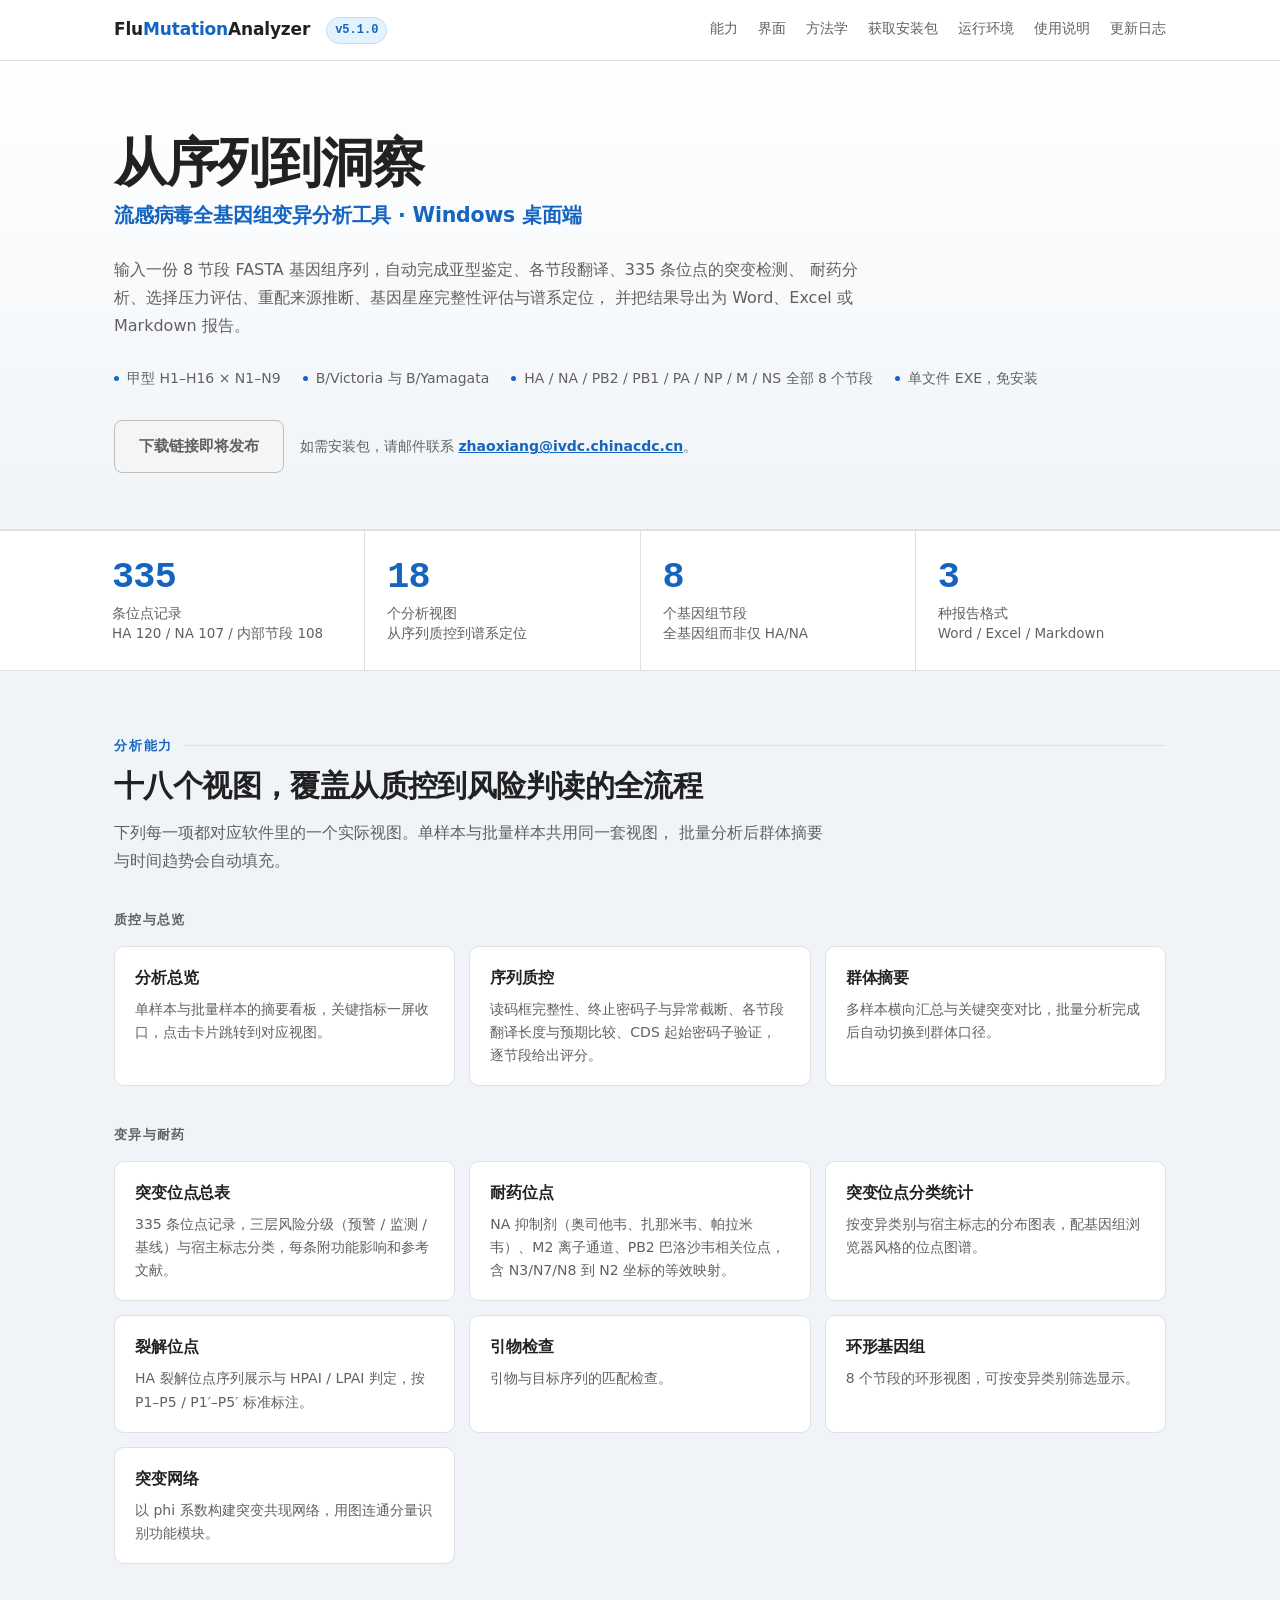
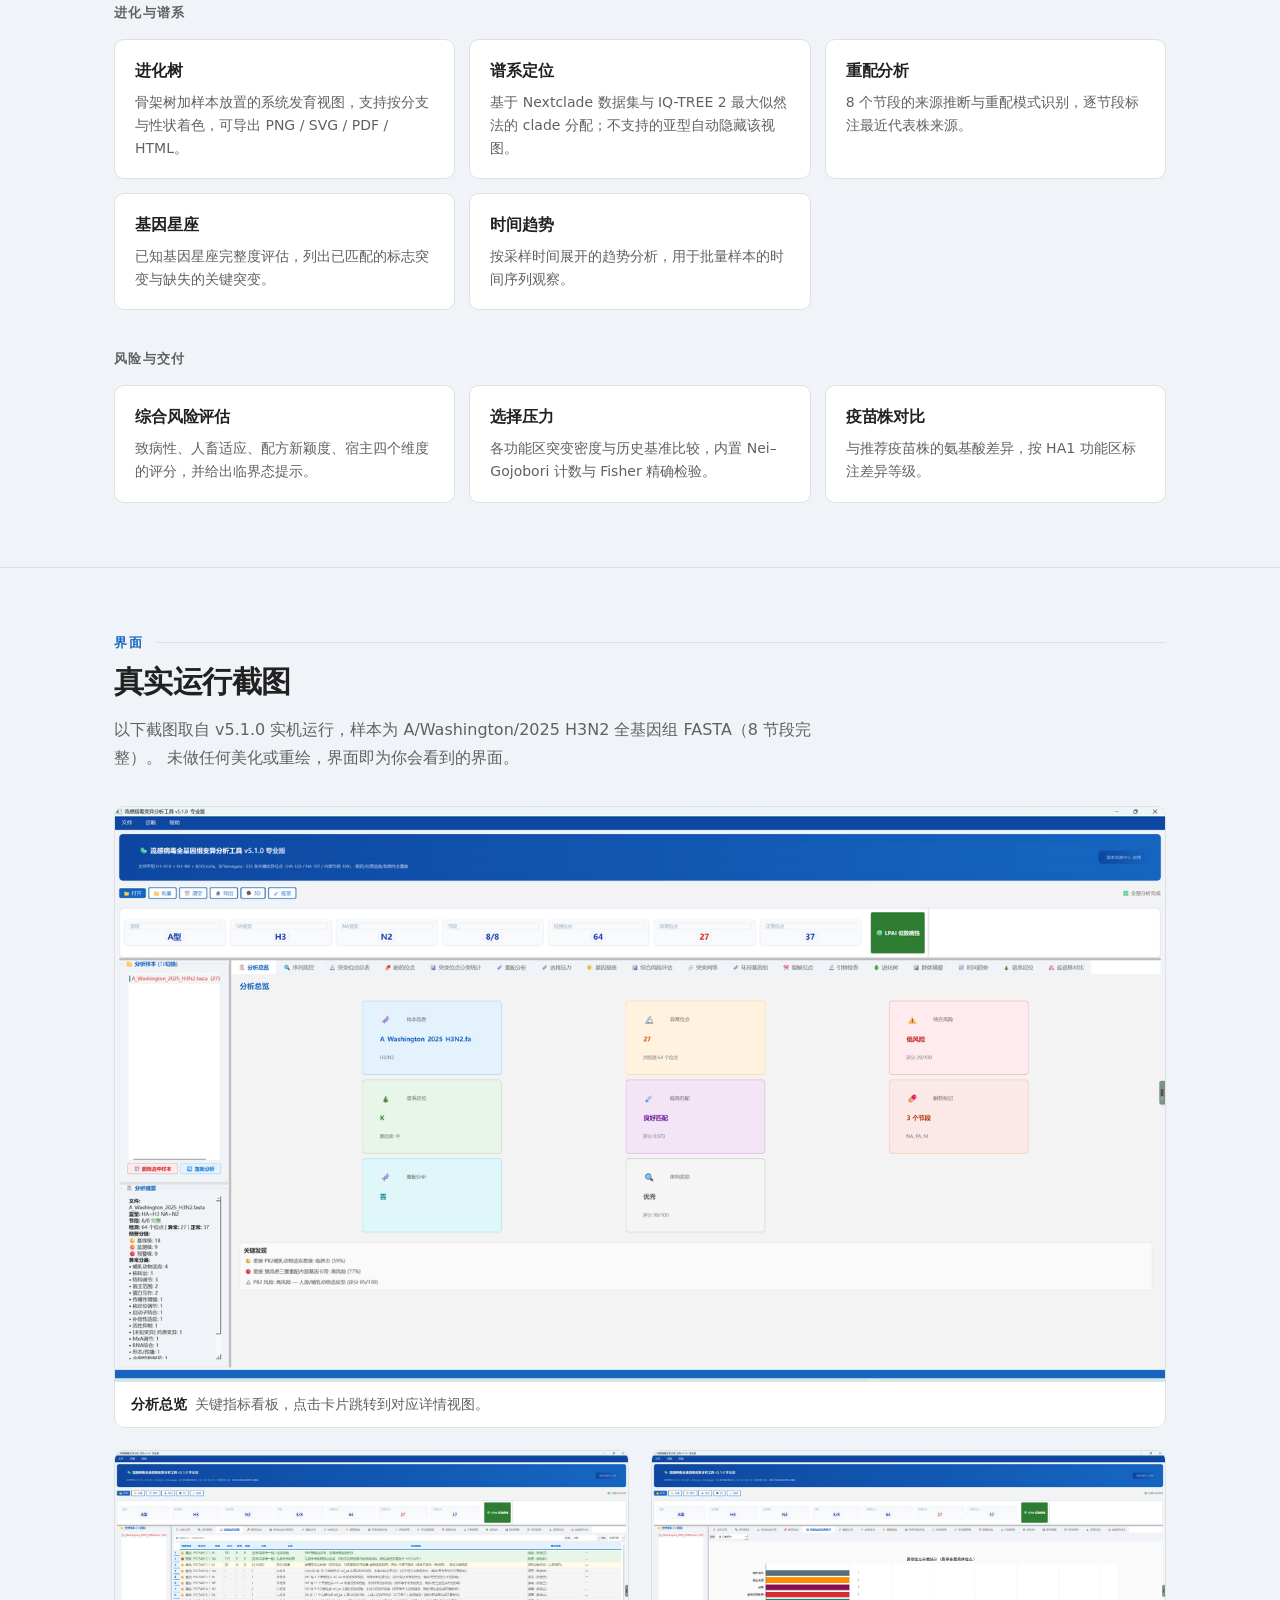
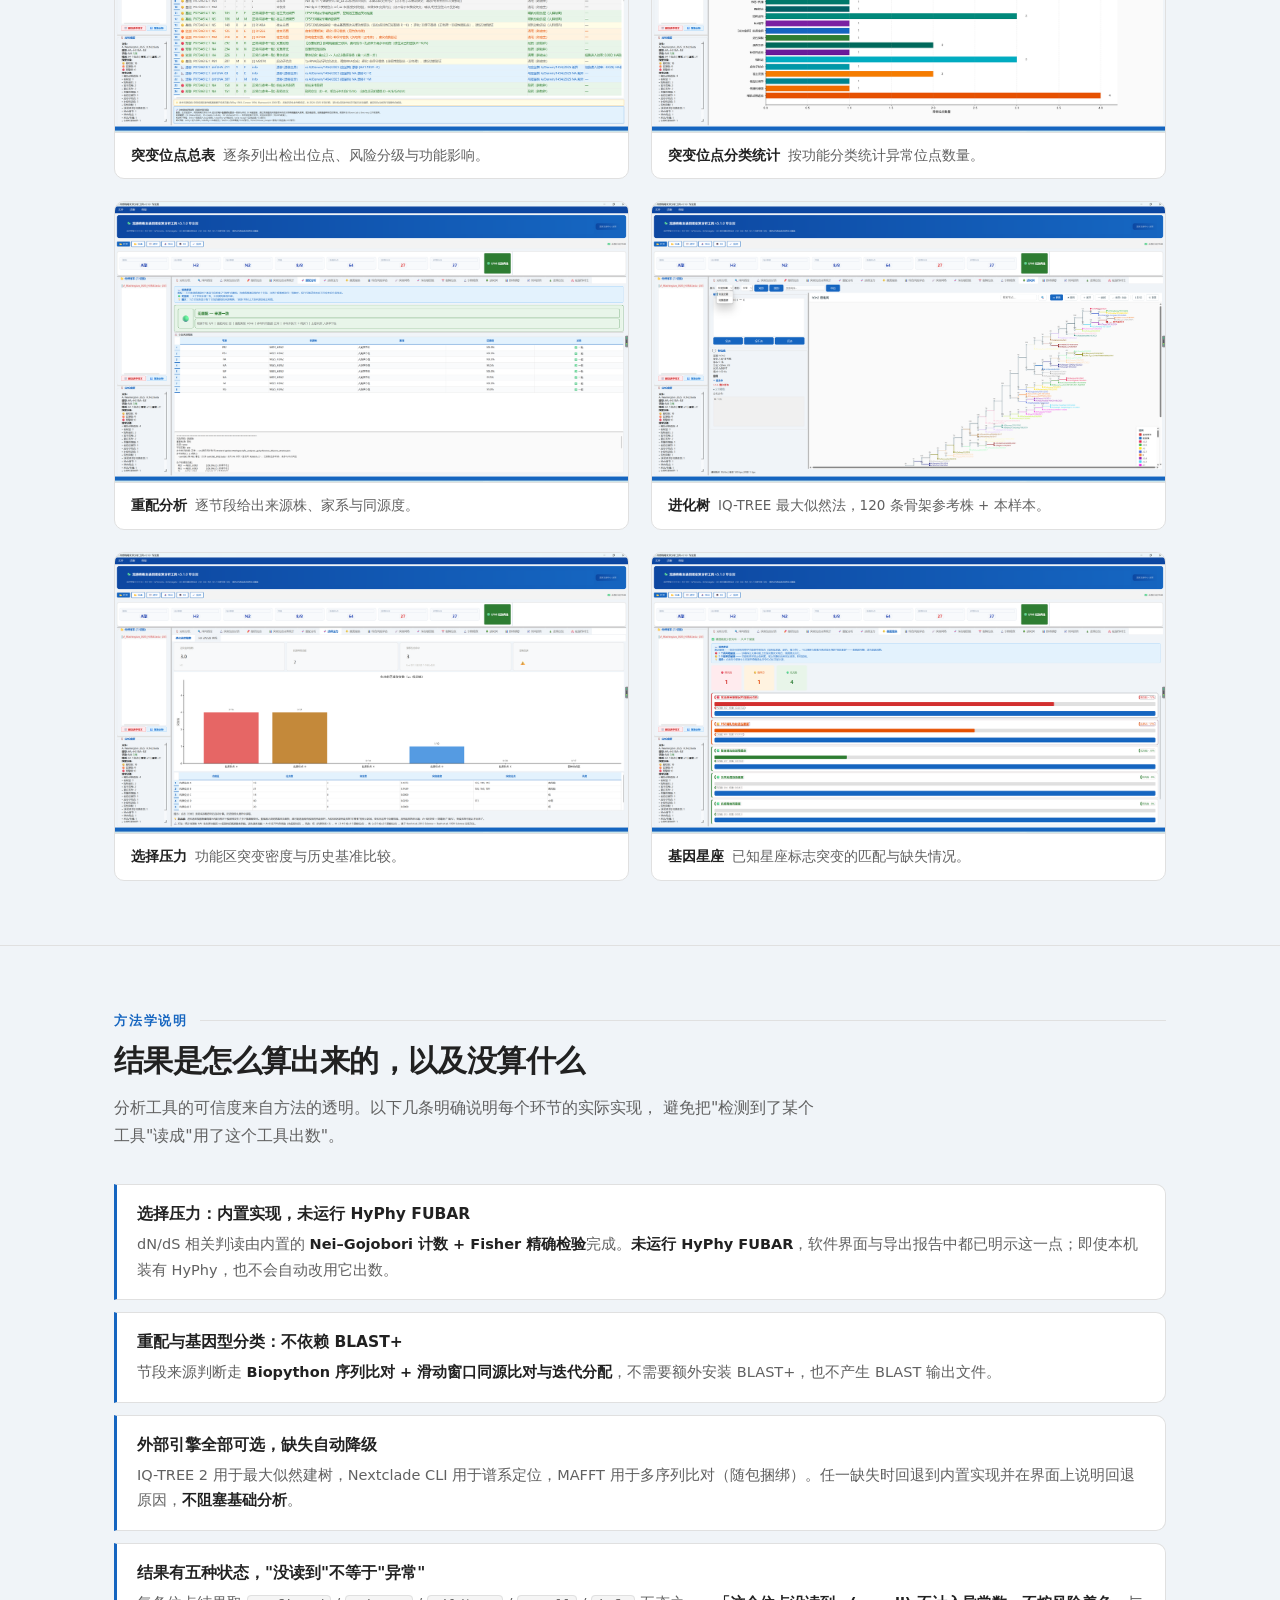
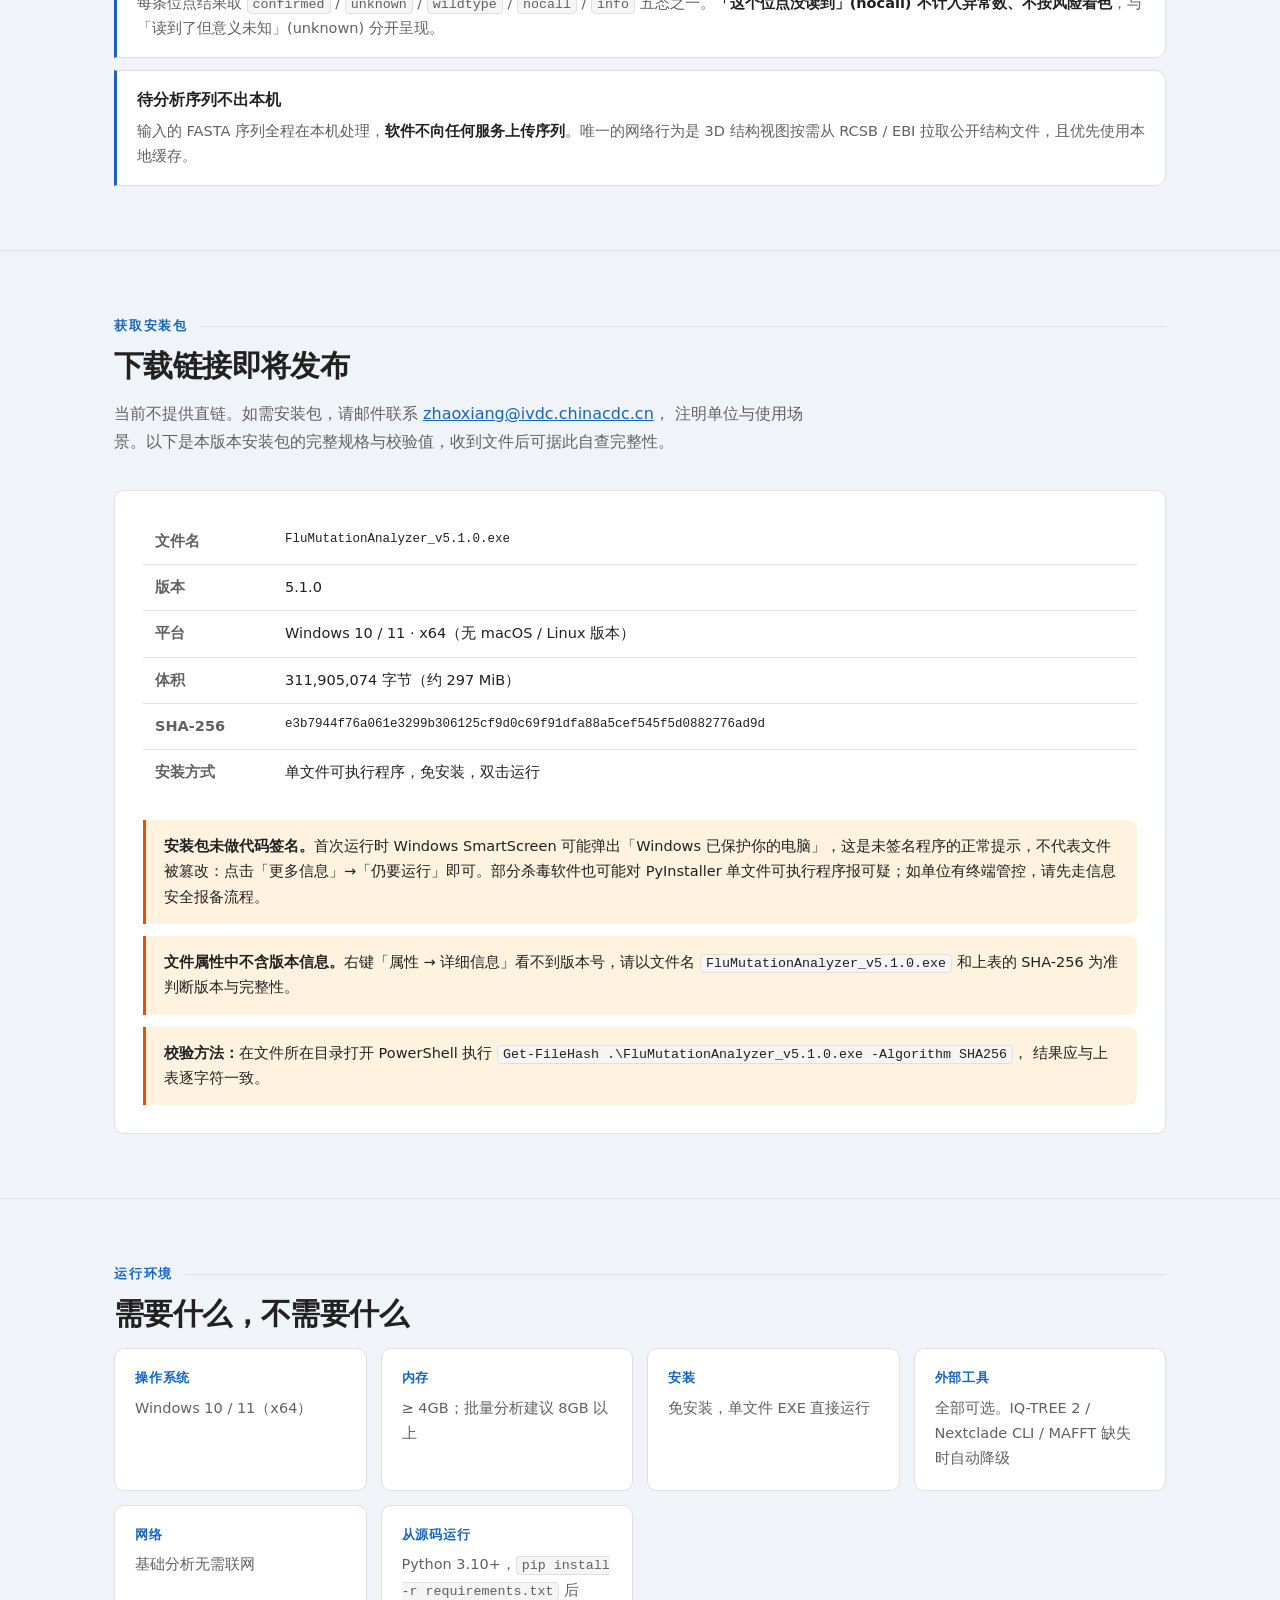
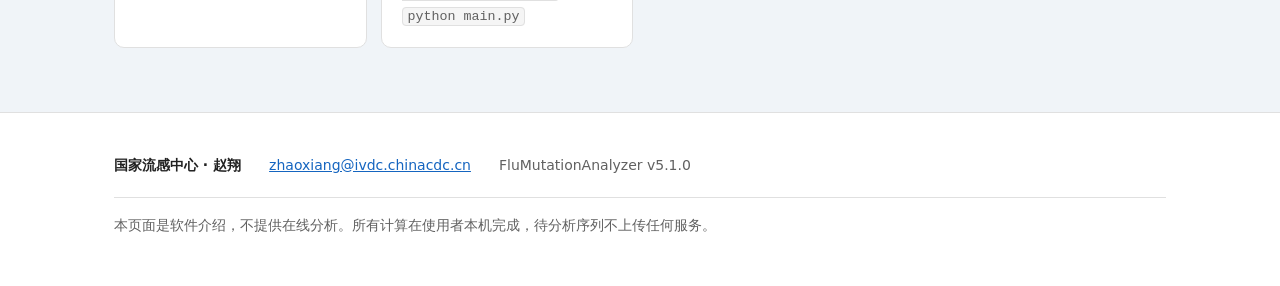
==== index.html @ 7726cf2c "替换 v5.0.0 旧站为 v5.1.0 三页站点，并修正两处方法学错述 旧站对外写着"8 片段全基因组 BLAST 比对"和"FUBAR 版对接 HyPhy"， 两者都与实际实现不符（基因型分类不用" ====
<!DOCTYPE html>
<html lang="zh-CN">
<head>
<meta charset="utf-8">
<meta name="viewport" content="width=device-width, initial-scale=1">
<title>FluMutationAnalyzer — 流感病毒全基因组变异分析工具</title>
<meta name="description" content="FluMutationAnalyzer 是面向流感病毒全基因组序列的 Windows 桌面端分析工具：亚型鉴定、8 节段翻译、335 条位点突变检测、耐药分析、重配来源推断、谱系定位与风险评估，结果可导出 Word / Excel / Markdown 报告。">
<link rel="stylesheet" href="assets/css/site.css">
</head>
<body>

<header class="masthead">
  <div class="wrap">
    <a class="wordmark" href="#">Flu<span>Mutation</span>Analyzer</a>
    <span class="chip">v5.1.0</span>
    <nav aria-label="页面导航">
      <a href="#capabilities">能力</a>
      <a href="#shots">界面</a>
      <a href="#method">方法学</a>
      <a href="#get">获取安装包</a>
      <a href="#requirements">运行环境</a>
      <a href="guide.html">使用说明</a>
      <a href="changelog.html">更新日志</a>
    </nav>
  </div>
</header>

<section class="hero">
  <div class="wrap">
    <h1>从序列到洞察</h1>
    <p class="lede">流感病毒全基因组变异分析工具 · Windows 桌面端</p>
    <p class="desc">
      输入一份 8 节段 FASTA 基因组序列，自动完成亚型鉴定、各节段翻译、335 条位点的突变检测、
      耐药分析、选择压力评估、重配来源推断、基因星座完整性评估与谱系定位，
      并把结果导出为 Word、Excel 或 Markdown 报告。
    </p>
    <ul class="facts">
      <li>甲型 H1–H16 × N1–N9</li>
      <li>B/Victoria 与 B/Yamagata</li>
      <li>HA / NA / PB2 / PB1 / PA / NP / M / NS 全部 8 个节段</li>
      <li>单文件 EXE，免安装</li>
    </ul>
    <div class="cta-row">
      <a id="dl-link" class="btn btn-primary" href="#get" aria-disabled="true">下载链接即将发布</a>
      <p class="cta-note">
        如需安装包，请邮件联系
        <a href="mailto:zhaoxiang@ivdc.chinacdc.cn">zhaoxiang@ivdc.chinacdc.cn</a>。
      </p>
    </div>
  </div>
</section>

<div class="band">
  <dl class="wrap">
    <div><dt>335</dt><dd>条位点记录<br>HA 120 / NA 107 / 内部节段 108</dd></div>
    <div><dt>18</dt><dd>个分析视图<br>从序列质控到谱系定位</dd></div>
    <div><dt>8</dt><dd>个基因组节段<br>全基因组而非仅 HA/NA</dd></div>
    <div><dt>3</dt><dd>种报告格式<br>Word / Excel / Markdown</dd></div>
  </dl>
</div>

<section id="capabilities">
  <div class="wrap">
    <p class="eyebrow">分析能力</p>
    <h2>十八个视图，覆盖从质控到风险判读的全流程</h2>
    <p class="section-intro">
      下列每一项都对应软件里的一个实际视图。单样本与批量样本共用同一套视图，
      批量分析后群体摘要与时间趋势会自动填充。
    </p>

    <div class="group">
      <h3>质控与总览</h3>
      <div class="cards">
        <div class="card"><h4>分析总览</h4><p>单样本与批量样本的摘要看板，关键指标一屏收口，点击卡片跳转到对应视图。</p></div>
        <div class="card"><h4>序列质控</h4><p>读码框完整性、终止密码子与异常截断、各节段翻译长度与预期比较、CDS 起始密码子验证，逐节段给出评分。</p></div>
        <div class="card"><h4>群体摘要</h4><p>多样本横向汇总与关键突变对比，批量分析完成后自动切换到群体口径。</p></div>
      </div>
    </div>

    <div class="group">
      <h3>变异与耐药</h3>
      <div class="cards">
        <div class="card"><h4>突变位点总表</h4><p>335 条位点记录，三层风险分级（预警 / 监测 / 基线）与宿主标志分类，每条附功能影响和参考文献。</p></div>
        <div class="card"><h4>耐药位点</h4><p>NA 抑制剂（奥司他韦、扎那米韦、帕拉米韦）、M2 离子通道、PB2 巴洛沙韦相关位点，含 N3/N7/N8 到 N2 坐标的等效映射。</p></div>
        <div class="card"><h4>突变位点分类统计</h4><p>按变异类别与宿主标志的分布图表，配基因组浏览器风格的位点图谱。</p></div>
        <div class="card"><h4>裂解位点</h4><p>HA 裂解位点序列展示与 HPAI / LPAI 判定，按 P1–P5 / P1′–P5′ 标准标注。</p></div>
        <div class="card"><h4>引物检查</h4><p>引物与目标序列的匹配检查。</p></div>
        <div class="card"><h4>环形基因组</h4><p>8 个节段的环形视图，可按变异类别筛选显示。</p></div>
        <div class="card"><h4>突变网络</h4><p>以 phi 系数构建突变共现网络，用图连通分量识别功能模块。</p></div>
      </div>
    </div>

    <div class="group">
      <h3>进化与谱系</h3>
      <div class="cards">
        <div class="card"><h4>进化树</h4><p>骨架树加样本放置的系统发育视图，支持按分支与性状着色，可导出 PNG / SVG / PDF / HTML。</p></div>
        <div class="card"><h4>谱系定位</h4><p>基于 Nextclade 数据集与 IQ-TREE 2 最大似然法的 clade 分配；不支持的亚型自动隐藏该视图。</p></div>
        <div class="card"><h4>重配分析</h4><p>8 个节段的来源推断与重配模式识别，逐节段标注最近代表株来源。</p></div>
        <div class="card"><h4>基因星座</h4><p>已知基因星座完整度评估，列出已匹配的标志突变与缺失的关键突变。</p></div>
        <div class="card"><h4>时间趋势</h4><p>按采样时间展开的趋势分析，用于批量样本的时间序列观察。</p></div>
      </div>
    </div>

    <div class="group">
      <h3>风险与交付</h3>
      <div class="cards">
        <div class="card"><h4>综合风险评估</h4><p>致病性、人畜适应、配方新颖度、宿主四个维度的评分，并给出临界态提示。</p></div>
        <div class="card"><h4>选择压力</h4><p>各功能区突变密度与历史基准比较，内置 Nei–Gojobori 计数与 Fisher 精确检验。</p></div>
        <div class="card"><h4>疫苗株对比</h4><p>与推荐疫苗株的氨基酸差异，按 HA1 功能区标注差异等级。</p></div>
      </div>
    </div>
  </div>
</section>

<section id="shots">
  <div class="wrap">
    <p class="eyebrow">界面</p>
    <h2>真实运行截图</h2>
    <p class="section-intro">
      以下截图取自 v5.1.0 实机运行，样本为 A/Washington/2025 H3N2 全基因组 FASTA（8 节段完整）。
      未做任何美化或重绘，界面即为你会看到的界面。
    </p>
    <div class="shots">
      <figure class="shot wide">
        <img src="assets/screens/01-overview.png" width="1400" height="765" loading="lazy"
             alt="分析总览视图：样本信息、异常位点计数、综合风险评分、耐药标记与关键发现卡片">
        <figcaption><b>分析总览</b>关键指标看板，点击卡片跳转到对应详情视图。</figcaption>
      </figure>
      <figure class="shot">
        <img src="assets/screens/02-mutation-table.png" width="1400" height="765" loading="lazy"
             alt="突变位点总表视图：逐条列出检出的位点及其风险等级与功能影响">
        <figcaption><b>突变位点总表</b>逐条列出检出位点、风险分级与功能影响。</figcaption>
      </figure>
      <figure class="shot">
        <img src="assets/screens/03-charts.png" width="1400" height="765" loading="lazy"
             alt="突变位点分类统计视图：按功能分类的异常位点数量横向条形图">
        <figcaption><b>突变位点分类统计</b>按功能分类统计异常位点数量。</figcaption>
      </figure>
      <figure class="shot">
        <img src="assets/screens/04-reassortment.png" width="1400" height="765" loading="lazy"
             alt="重配分析视图：八个节段的来源株、家系、同源度与一致性状态表">
        <figcaption><b>重配分析</b>逐节段给出来源株、家系与同源度。</figcaption>
      </figure>
      <figure class="shot">
        <img src="assets/screens/05-tree-h3n2.png" width="1400" height="765" loading="lazy"
             alt="进化树视图：IQ-TREE 最大似然法构建的 H3N2 HA 进化树，120 条骨架参考株加 1 条样本">
        <figcaption><b>进化树</b>IQ-TREE 最大似然法，120 条骨架参考株 + 本样本。</figcaption>
      </figure>
      <figure class="shot">
        <img src="assets/screens/06-selection.png" width="1400" height="765" loading="lazy"
             alt="选择压力视图：各功能区突变密度与基准比较">
        <figcaption><b>选择压力</b>功能区突变密度与历史基准比较。</figcaption>
      </figure>
      <figure class="shot">
        <img src="assets/screens/07-constellation.png" width="1400" height="765" loading="lazy"
             alt="基因星座视图：已知基因星座标志突变的匹配与缺失情况">
        <figcaption><b>基因星座</b>已知星座标志突变的匹配与缺失情况。</figcaption>
      </figure>
    </div>
  </div>
</section>

<section id="method">
  <div class="wrap">
    <p class="eyebrow">方法学说明</p>
    <h2>结果是怎么算出来的，以及没算什么</h2>
    <p class="section-intro">
      分析工具的可信度来自方法的透明。以下几条明确说明每个环节的实际实现，
      避免把"检测到了某个工具"读成"用了这个工具出数"。
    </p>
    <div class="method">
      <div class="method-item">
        <h4>选择压力：内置实现，未运行 HyPhy FUBAR</h4>
        <p>dN/dS 相关判读由内置的 <strong>Nei–Gojobori 计数 + Fisher 精确检验</strong>完成。<strong>未运行 HyPhy FUBAR</strong>，软件界面与导出报告中都已明示这一点；即使本机装有 HyPhy，也不会自动改用它出数。</p>
      </div>
      <div class="method-item">
        <h4>重配与基因型分类：不依赖 BLAST+</h4>
        <p>节段来源判断走 <strong>Biopython 序列比对 + 滑动窗口同源比对与迭代分配</strong>，不需要额外安装 BLAST+，也不产生 BLAST 输出文件。</p>
      </div>
      <div class="method-item">
        <h4>外部引擎全部可选，缺失自动降级</h4>
        <p>IQ-TREE 2 用于最大似然建树，Nextclade CLI 用于谱系定位，MAFFT 用于多序列比对（随包捆绑）。任一缺失时回退到内置实现并在界面上说明回退原因，<strong>不阻塞基础分析</strong>。</p>
      </div>
      <div class="method-item">
        <h4>结果有五种状态，"没读到"不等于"异常"</h4>
        <p>每条位点结果取 <code>confirmed</code> / <code>unknown</code> / <code>wildtype</code> / <code>nocall</code> / <code>info</code> 五态之一。<strong>「这个位点没读到」(nocall) 不计入异常数、不按风险着色</strong>，与「读到了但意义未知」(unknown) 分开呈现。</p>
      </div>
      <div class="method-item">
        <h4>待分析序列不出本机</h4>
        <p>输入的 FASTA 序列全程在本机处理，<strong>软件不向任何服务上传序列</strong>。唯一的网络行为是 3D 结构视图按需从 RCSB / EBI 拉取公开结构文件，且优先使用本地缓存。</p>
      </div>
    </div>
  </div>
</section>

<section id="get">
  <div class="wrap">
    <p class="eyebrow">获取安装包</p>
    <h2>下载链接即将发布</h2>
    <p class="section-intro">
      当前不提供直链。如需安装包，请邮件联系
      <a href="mailto:zhaoxiang@ivdc.chinacdc.cn">zhaoxiang@ivdc.chinacdc.cn</a>，
      注明单位与使用场景。以下是本版本安装包的完整规格与校验值，收到文件后可据此自查完整性。
    </p>

    <div class="getbox">
      <table class="spec">
        <caption class="visually-hidden">安装包规格</caption>
        <tbody>
          <tr><th scope="row">文件名</th><td class="mono">FluMutationAnalyzer_v5.1.0.exe</td></tr>
          <tr><th scope="row">版本</th><td>5.1.0</td></tr>
          <tr><th scope="row">平台</th><td>Windows 10 / 11 · x64（无 macOS / Linux 版本）</td></tr>
          <tr><th scope="row">体积</th><td>311,905,074 字节（约 297 MiB）</td></tr>
          <tr><th scope="row">SHA-256</th><td class="mono">e3b7944f76a061e3299b306125cf9d0c69f91dfa88a5cef545f5d0882776ad9d</td></tr>
          <tr><th scope="row">安装方式</th><td>单文件可执行程序，免安装，双击运行</td></tr>
        </tbody>
      </table>

      <div class="notice">
        <p><strong>安装包未做代码签名。</strong>首次运行时 Windows SmartScreen 可能弹出「Windows 已保护你的电脑」，这是未签名程序的正常提示，不代表文件被篡改：点击「更多信息」→「仍要运行」即可。部分杀毒软件也可能对 PyInstaller 单文件可执行程序报可疑；如单位有终端管控，请先走信息安全报备流程。</p>
      </div>
      <div class="notice">
        <p><strong>文件属性中不含版本信息。</strong>右键「属性 → 详细信息」看不到版本号，请以文件名 <code>FluMutationAnalyzer_v5.1.0.exe</code> 和上表的 SHA-256 为准判断版本与完整性。</p>
      </div>
      <div class="notice">
        <p><strong>校验方法：</strong>在文件所在目录打开 PowerShell 执行
        <code>Get-FileHash .\FluMutationAnalyzer_v5.1.0.exe -Algorithm SHA256</code>，
        结果应与上表逐字符一致。</p>
      </div>
    </div>
  </div>
</section>

<section id="requirements">
  <div class="wrap">
    <p class="eyebrow">运行环境</p>
    <h2>需要什么，不需要什么</h2>
    <dl class="reqs">
      <div class="req"><dt>操作系统</dt><dd>Windows 10 / 11（x64）</dd></div>
      <div class="req"><dt>内存</dt><dd>≥ 4GB；批量分析建议 8GB 以上</dd></div>
      <div class="req"><dt>安装</dt><dd>免安装，单文件 EXE 直接运行</dd></div>
      <div class="req"><dt>外部工具</dt><dd>全部可选。IQ-TREE 2 / Nextclade CLI / MAFFT 缺失时自动降级</dd></div>
      <div class="req"><dt>网络</dt><dd>基础分析无需联网</dd></div>
      <div class="req"><dt>从源码运行</dt><dd>Python 3.10+，<code>pip install -r requirements.txt</code> 后 <code>python main.py</code></dd></div>
    </dl>
  </div>
</section>

<footer>
  <div class="wrap">
    <span class="sig">国家流感中心 · 赵翔</span>
    <a href="mailto:zhaoxiang@ivdc.chinacdc.cn">zhaoxiang@ivdc.chinacdc.cn</a>
    <span>FluMutationAnalyzer v5.1.0</span>
    <p class="local-note">
      本页面是软件介绍，不提供在线分析。所有计算在使用者本机完成，待分析序列不上传任何服务。
    </p>
  </div>
</footer>

</body>
</html>
---- assets/css/site.css ----
/* FluMutationAnalyzer 发布页 — 配色取自 common/colors.py 的 COLORS 单一数据源 */
:root {
  --primary: #1565C0;
  --primary-light: #42A5F5;
  --bg: #F0F4F8;
  --card: #FFFFFF;
  --header-bg: #E3F2FD;
  --text: #212121;
  --text2: #616161;
  --border: #E0E0E0;
  --danger: #D32F2F;
  --danger-bg: #FFEBEE;
  --warn: #E65100;
  --warn-bg: #FFF3E0;
  --ok: #2E7D32;
  --ok-bg: #E8F5E9;
  --neutral: #757575;
  --neutral-bg: #F5F5F5;
  --neutral-border: #BDBDBD;

  --font: "Microsoft YaHei UI", "PingFang SC", "Noto Sans CJK SC", system-ui, sans-serif;
  --mono: "Cascadia Mono", "Consolas", "SFMono-Regular", ui-monospace, monospace;
  --maxw: 1100px;
  --radius: 10px;
}

* { box-sizing: border-box; }

.visually-hidden {
  position: absolute;
  width: 1px;
  height: 1px;
  margin: -1px;
  padding: 0;
  overflow: hidden;
  clip-path: inset(50%);
  white-space: nowrap;
  border: 0;
}

html { scroll-behavior: smooth; }

body {
  margin: 0;
  font-family: var(--font);
  font-size: 16px;
  line-height: 1.75;
  color: var(--text);
  background: var(--bg);
  -webkit-font-smoothing: antialiased;
}

a { color: var(--primary); }

code, .mono { font-family: var(--mono); }

:focus-visible {
  outline: 3px solid var(--primary);
  outline-offset: 2px;
}

.wrap {
  max-width: var(--maxw);
  margin-inline: auto;
  padding-inline: 24px;
}

/* ---------- 顶栏 ---------- */
.masthead {
  position: sticky;
  top: 0;
  z-index: 10;
  background: rgba(255, 255, 255, 0.94);
  backdrop-filter: blur(6px);
  border-bottom: 1px solid var(--border);
}

.masthead .wrap {
  display: flex;
  align-items: center;
  gap: 16px;
  min-height: 60px;
}

.wordmark {
  font-size: 17px;
  font-weight: 700;
  letter-spacing: -0.01em;
  color: var(--text);
  text-decoration: none;
  white-space: nowrap;
}

.wordmark span { color: var(--primary); }

.chip {
  font-family: var(--mono);
  font-size: 12px;
  font-weight: 600;
  padding: 2px 8px;
  border-radius: 999px;
  background: var(--header-bg);
  color: var(--primary);
  border: 1px solid #BBDEFB;
}

.masthead nav {
  margin-left: auto;
  display: flex;
  gap: 20px;
  flex-wrap: wrap;
}

.masthead nav a {
  font-size: 14px;
  color: var(--text2);
  text-decoration: none;
  border-bottom: 2px solid transparent;
  padding-bottom: 2px;
}

.masthead nav a:hover {
  color: var(--primary);
  border-bottom-color: var(--primary);
}

/* ---------- Hero ---------- */
.hero {
  padding: 72px 0 56px;
  border-bottom: 1px solid var(--border);
  background:
    linear-gradient(180deg, var(--card) 0%, rgba(240, 244, 248, 0) 100%);
}

.hero h1 {
  margin: 0 0 6px;
  font-size: clamp(2.1rem, 5.2vw, 3.3rem);
  line-height: 1.12;
  letter-spacing: -0.025em;
  font-weight: 700;
}

.hero .lede {
  margin: 0 0 22px;
  font-size: clamp(1.05rem, 2vw, 1.28rem);
  color: var(--primary);
  font-weight: 600;
  letter-spacing: -0.01em;
}

.hero .desc {
  margin: 0 0 26px;
  max-width: 74ch;
  color: var(--text2);
}

.facts {
  display: flex;
  flex-wrap: wrap;
  gap: 8px 22px;
  margin: 0 0 30px;
  padding: 0;
  list-style: none;
  font-size: 14px;
  color: var(--text2);
}

.facts li { display: flex; align-items: center; gap: 8px; }

.facts li::before {
  content: "";
  width: 5px;
  height: 5px;
  border-radius: 50%;
  background: var(--primary);
  flex: none;
}

.cta-row {
  display: flex;
  flex-wrap: wrap;
  align-items: center;
  gap: 16px;
}

.btn {
  display: inline-block;
  padding: 12px 24px;
  border-radius: 8px;
  font-weight: 600;
  font-size: 15px;
  text-decoration: none;
  border: 1px solid transparent;
}

.btn-primary { background: var(--primary); color: #fff; }

.btn-primary[aria-disabled="true"] {
  background: var(--neutral-bg);
  color: var(--text2);
  border-color: var(--neutral-border);
  cursor: not-allowed;
}

.cta-note { font-size: 14px; color: var(--text2); margin: 0; }

.cta-note a { font-weight: 600; }

/* ---------- 数据带 ---------- */
/* 注意：.band dl 同时带 .wrap 类，任何写在 `.band dl` 上的 margin/padding
   都会因特异性压过 .wrap 的居中与留白，故单元格样式一律挂在 > div 上。 */
.band {
  background: var(--card);
  border-block: 1px solid var(--border);
}

.band .wrap {
  display: grid;
  grid-template-columns: repeat(4, 1fr);
  gap: 1px;
  background: var(--border);
  padding: 0;
  margin-block: 0;
}

.band .wrap > div {
  background: var(--card);
  padding: 26px 22px;
}

.band dt {
  margin: 0;
  font-family: var(--mono);
  font-size: clamp(1.7rem, 3.4vw, 2.3rem);
  font-weight: 700;
  line-height: 1.1;
  color: var(--primary);
  font-variant-numeric: tabular-nums;
  letter-spacing: -0.02em;
}

.band dd {
  margin: 6px 0 0;
  font-size: 13.5px;
  color: var(--text2);
  line-height: 1.5;
}

/* ---------- 区块 ---------- */
section { padding: 64px 0; }
section + section { border-top: 1px solid var(--border); }

.eyebrow {
  display: flex;
  align-items: center;
  gap: 12px;
  margin: 0 0 10px;
  font-size: 12.5px;
  font-weight: 700;
  letter-spacing: 0.14em;
  color: var(--primary);
  text-transform: none;
}

.eyebrow::after {
  content: "";
  height: 1px;
  flex: 1;
  background: var(--border);
}

h2 {
  margin: 0 0 14px;
  font-size: clamp(1.4rem, 2.8vw, 1.85rem);
  letter-spacing: -0.02em;
  line-height: 1.3;
}

.section-intro {
  margin: 0 0 34px;
  max-width: 70ch;
  color: var(--text2);
}

/* ---------- 能力卡 ---------- */
.group { margin-bottom: 38px; }
.group:last-child { margin-bottom: 0; }

.group h3 {
  margin: 0 0 14px;
  font-size: 13px;
  font-weight: 700;
  letter-spacing: 0.1em;
  color: var(--text2);
}

.cards {
  display: grid;
  grid-template-columns: repeat(auto-fit, minmax(258px, 1fr));
  gap: 14px;
}

.card {
  background: var(--card);
  border: 1px solid var(--border);
  border-radius: var(--radius);
  padding: 18px 20px;
}

.card h4 {
  margin: 0 0 6px;
  font-size: 15.5px;
  letter-spacing: -0.01em;
}

.card p {
  margin: 0;
  font-size: 14px;
  line-height: 1.65;
  color: var(--text2);
}

/* ---------- 方法学 ---------- */
.method {
  display: grid;
  gap: 12px;
}

.method-item {
  background: var(--card);
  border: 1px solid var(--border);
  border-left: 3px solid var(--primary);
  border-radius: 0 var(--radius) var(--radius) 0;
  padding: 16px 20px;
}

.method-item h4 {
  margin: 0 0 4px;
  font-size: 15.5px;
}

.method-item p {
  margin: 0;
  font-size: 14.5px;
  color: var(--text2);
}

.method-item strong { color: var(--text); }

/* ---------- 界面图集 ---------- */
.shots {
  display: grid;
  /* 界面截图信息密度高，列太窄就等于没图，所以宽屏下每张至少 430px；
     但 minmax 的下限不会自己收缩，窄屏会顶出横向滚动，故用 min(430px,100%) 兜住。 */
  grid-template-columns: repeat(auto-fit, minmax(min(430px, 100%), 1fr));
  gap: 22px;
}

.shot.wide { grid-column: 1 / -1; }

.shot {
  margin: 0;
  background: var(--card);
  border: 1px solid var(--border);
  border-radius: var(--radius);
  overflow: hidden;
}

.shot img {
  display: block;
  width: 100%;
  height: auto;
  border-bottom: 1px solid var(--border);
}

.shot figcaption {
  padding: 12px 16px;
  font-size: 13.5px;
  line-height: 1.6;
  color: var(--text2);
}

.shot figcaption b {
  display: inline-block;
  margin-right: 8px;
  color: var(--text);
}

/* ---------- 子页（使用说明 / 更新日志） ---------- */
.pagehead {
  padding: 52px 0 30px;
  border-bottom: 1px solid var(--border);
  background: var(--card);
}

.pagehead h1 {
  margin: 0 0 8px;
  font-size: clamp(1.8rem, 4vw, 2.5rem);
  letter-spacing: -0.02em;
}

.pagehead p {
  margin: 0;
  color: var(--text2);
  max-width: 70ch;
}

.prose {
  max-width: 82ch;
}

.prose h2 {
  margin-top: 44px;
  padding-top: 8px;
}

.prose h3 {
  margin: 28px 0 8px;
  font-size: 16.5px;
}

.prose p, .prose li {
  color: var(--text);
  font-size: 15.5px;
}

.prose ul, .prose ol {
  padding-left: 24px;
}

.prose li { margin-top: 5px; }

.steps {
  margin: 0;
  padding-left: 26px;
}

.steps li {
  margin-top: 10px;
  font-size: 15.5px;
}

.keys {
  width: 100%;
  border-collapse: collapse;
  margin: 12px 0 0;
  font-size: 14.5px;
}

.keys th, .keys td {
  text-align: left;
  padding: 9px 12px;
  border-bottom: 1px solid var(--border);
}

.keys th {
  color: var(--text2);
  font-weight: 600;
  width: 170px;
}

kbd {
  font-family: var(--mono);
  font-size: 12.5px;
  padding: 2px 7px;
  border: 1px solid var(--neutral-border);
  border-bottom-width: 2px;
  border-radius: 5px;
  background: var(--card);
  color: var(--text);
}

code {
  font-size: 0.92em;
  background: var(--neutral-bg);
  border: 1px solid var(--border);
  border-radius: 4px;
  padding: 1px 5px;
}

pre {
  margin: 12px 0;
  padding: 14px 16px;
  background: var(--neutral-bg);
  border: 1px solid var(--border);
  border-radius: 8px;
  overflow-x: auto;
  font-size: 13.5px;
  line-height: 1.6;
}

pre code {
  background: none;
  border: 0;
  padding: 0;
}

.rel {
  border-left: 2px solid var(--border);
  padding-left: 26px;
  margin-top: 8px;
}

.rel > article { margin-bottom: 38px; }

.rel h2 {
  margin: 0 0 4px;
  font-family: var(--mono);
  font-size: 21px;
  color: var(--primary);
  letter-spacing: -0.01em;
  font-variant-numeric: tabular-nums;
}

.rel .rel-title {
  margin: 0 0 10px;
  font-weight: 700;
  font-size: 15.5px;
}

.rel ul {
  margin: 0;
  padding-left: 22px;
}

.rel li {
  margin-top: 5px;
  font-size: 14.5px;
  color: var(--text2);
  line-height: 1.7;
}

.backline {
  margin-top: 30px;
  font-size: 14.5px;
}

/* ---------- 下载区 ---------- */
.getbox {
  background: var(--card);
  border: 1px solid var(--border);
  border-radius: var(--radius);
  padding: 28px;
}

.spec {
  width: 100%;
  border-collapse: collapse;
  margin: 0 0 24px;
  font-size: 14.5px;
}

.spec th, .spec td {
  text-align: left;
  padding: 10px 12px;
  border-bottom: 1px solid var(--border);
  vertical-align: top;
}

.spec th {
  width: 130px;
  font-weight: 600;
  color: var(--text2);
  white-space: nowrap;
}

.spec td.mono {
  font-size: 12.5px;
  word-break: break-all;
  line-height: 1.6;
}

.spec tr:last-child th, .spec tr:last-child td { border-bottom: 0; }

.notice {
  margin: 0 0 12px;
  padding: 14px 18px;
  background: var(--warn-bg);
  border-left: 3px solid var(--warn);
  border-radius: 0 8px 8px 0;
  font-size: 14.5px;
}

.notice:last-child { margin-bottom: 0; }

.notice strong { color: var(--text); }

.notice p { margin: 0; color: var(--text); }

.notice ol, .notice ul { margin: 6px 0 0; padding-left: 22px; }

.notice li { margin-top: 3px; }

/* ---------- 环境要求 ---------- */
.reqs {
  display: grid;
  grid-template-columns: repeat(auto-fit, minmax(240px, 1fr));
  gap: 14px;
  margin: 0;
}

.req {
  background: var(--card);
  border: 1px solid var(--border);
  border-radius: var(--radius);
  padding: 18px 20px;
}

.req dt {
  font-size: 13px;
  font-weight: 700;
  letter-spacing: 0.06em;
  color: var(--primary);
  margin-bottom: 6px;
}

.req dd {
  margin: 0;
  font-size: 14.5px;
  color: var(--text2);
}

/* ---------- 页脚 ---------- */
footer {
  border-top: 1px solid var(--border);
  background: var(--card);
  padding: 40px 0 48px;
  font-size: 14px;
  color: var(--text2);
}

footer .wrap {
  display: flex;
  flex-wrap: wrap;
  gap: 10px 28px;
  align-items: baseline;
}

footer .sig { color: var(--text); font-weight: 600; }

footer .local-note {
  flex-basis: 100%;
  margin: 10px 0 0;
  padding-top: 16px;
  border-top: 1px solid var(--border);
  font-size: 13.5px;
}

/* ---------- 响应式 ---------- */
@media (max-width: 860px) {
  .band .wrap { grid-template-columns: repeat(2, 1fr); }
}

/* 顶栏在窄屏下换成两行：第一行标识 + 版本，第二行整排导航。
   若不这样处理，nav 会被挤到只剩约 100px 宽而竖排成 4 行，吃掉半个首屏。 */
@media (max-width: 700px) {
  .masthead .wrap {
    flex-wrap: wrap;
    row-gap: 4px;
    padding-bottom: 8px;
  }

  .masthead nav {
    flex-basis: 100%;
    margin-left: 0;
    flex-wrap: nowrap;
    gap: 18px;
    overflow-x: auto;
    scrollbar-width: none;
  }

  .masthead nav::-webkit-scrollbar { display: none; }

  .masthead nav a { white-space: nowrap; }
}

@media (max-width: 560px) {
  .hero { padding: 48px 0 40px; }
  section { padding: 46px 0; }
  .band .wrap { grid-template-columns: 1fr; }
  .spec th { width: auto; display: block; border-bottom: 0; padding-bottom: 0; }
  .spec td { display: block; padding-top: 2px; }
  .getbox { padding: 20px; }
}

@media (prefers-reduced-motion: reduce) {
  html { scroll-behavior: auto; }
  * { transition: none !important; animation: none !important; }
}
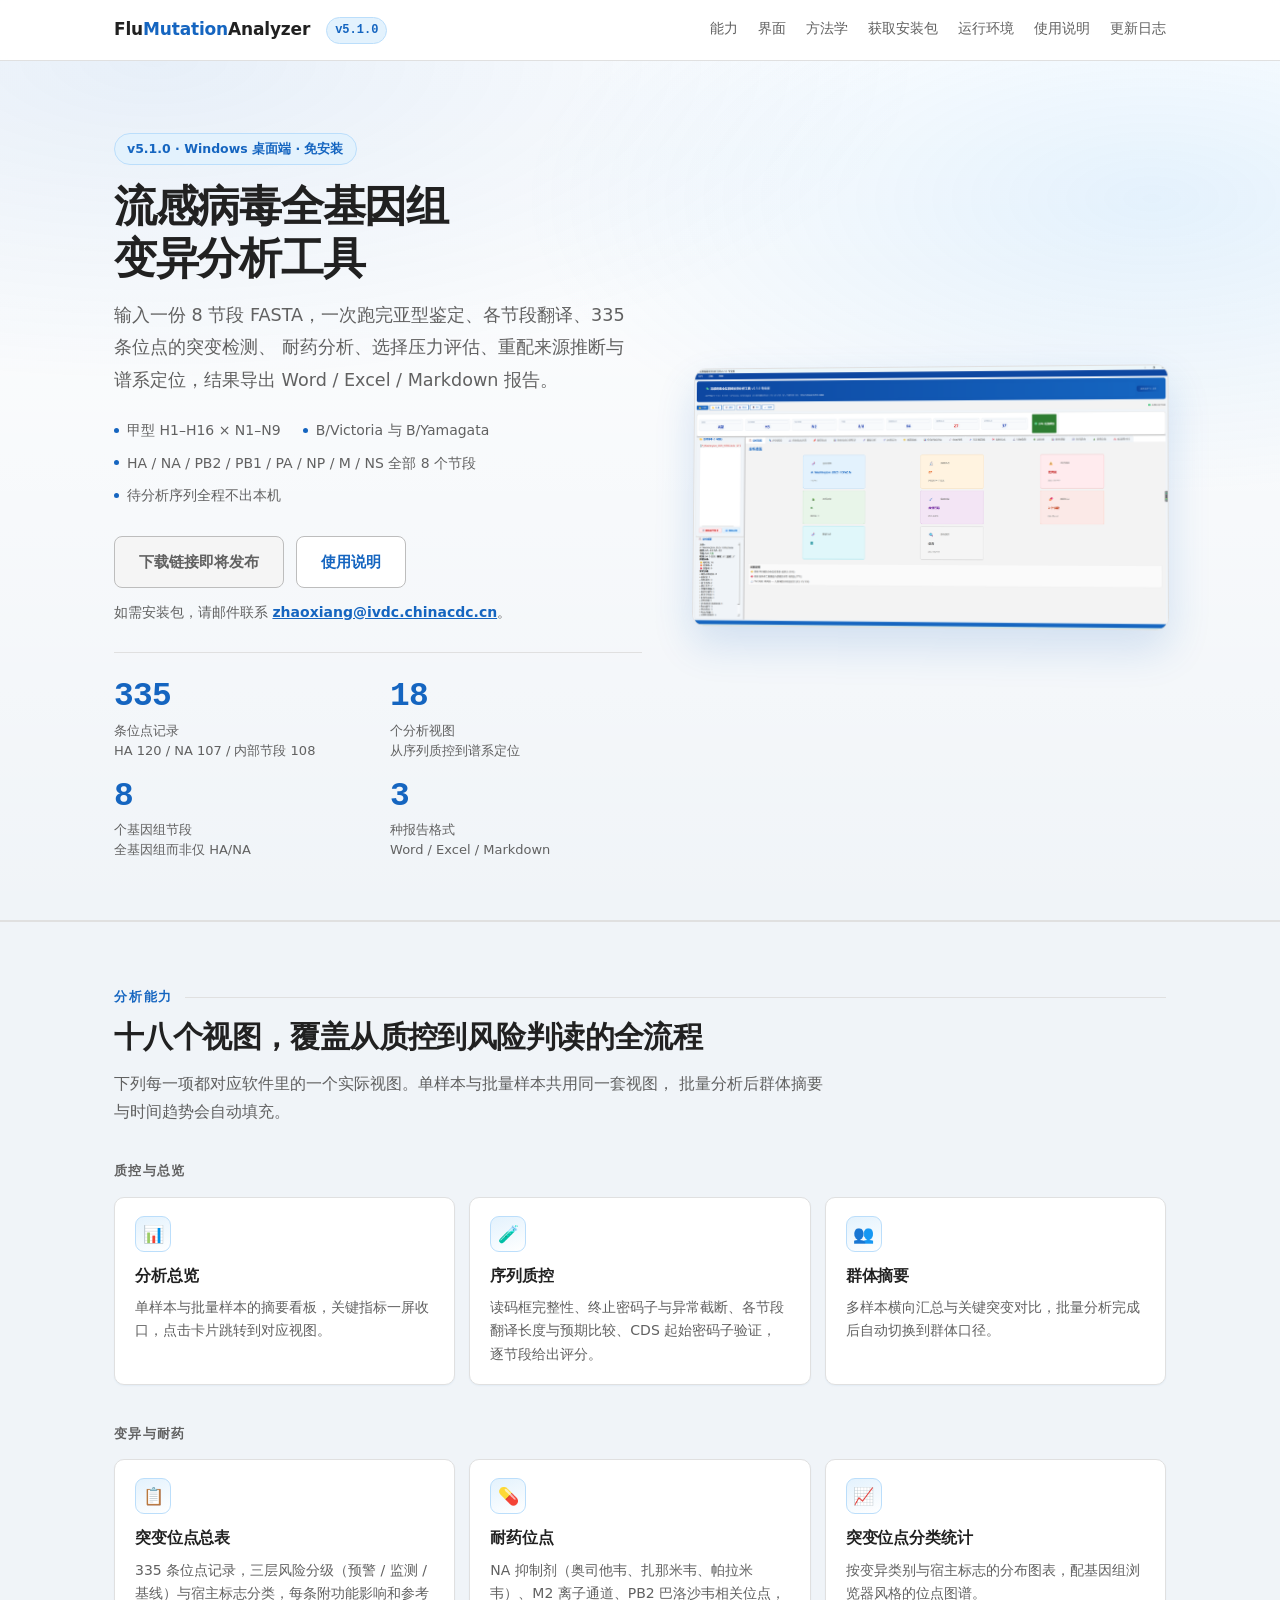
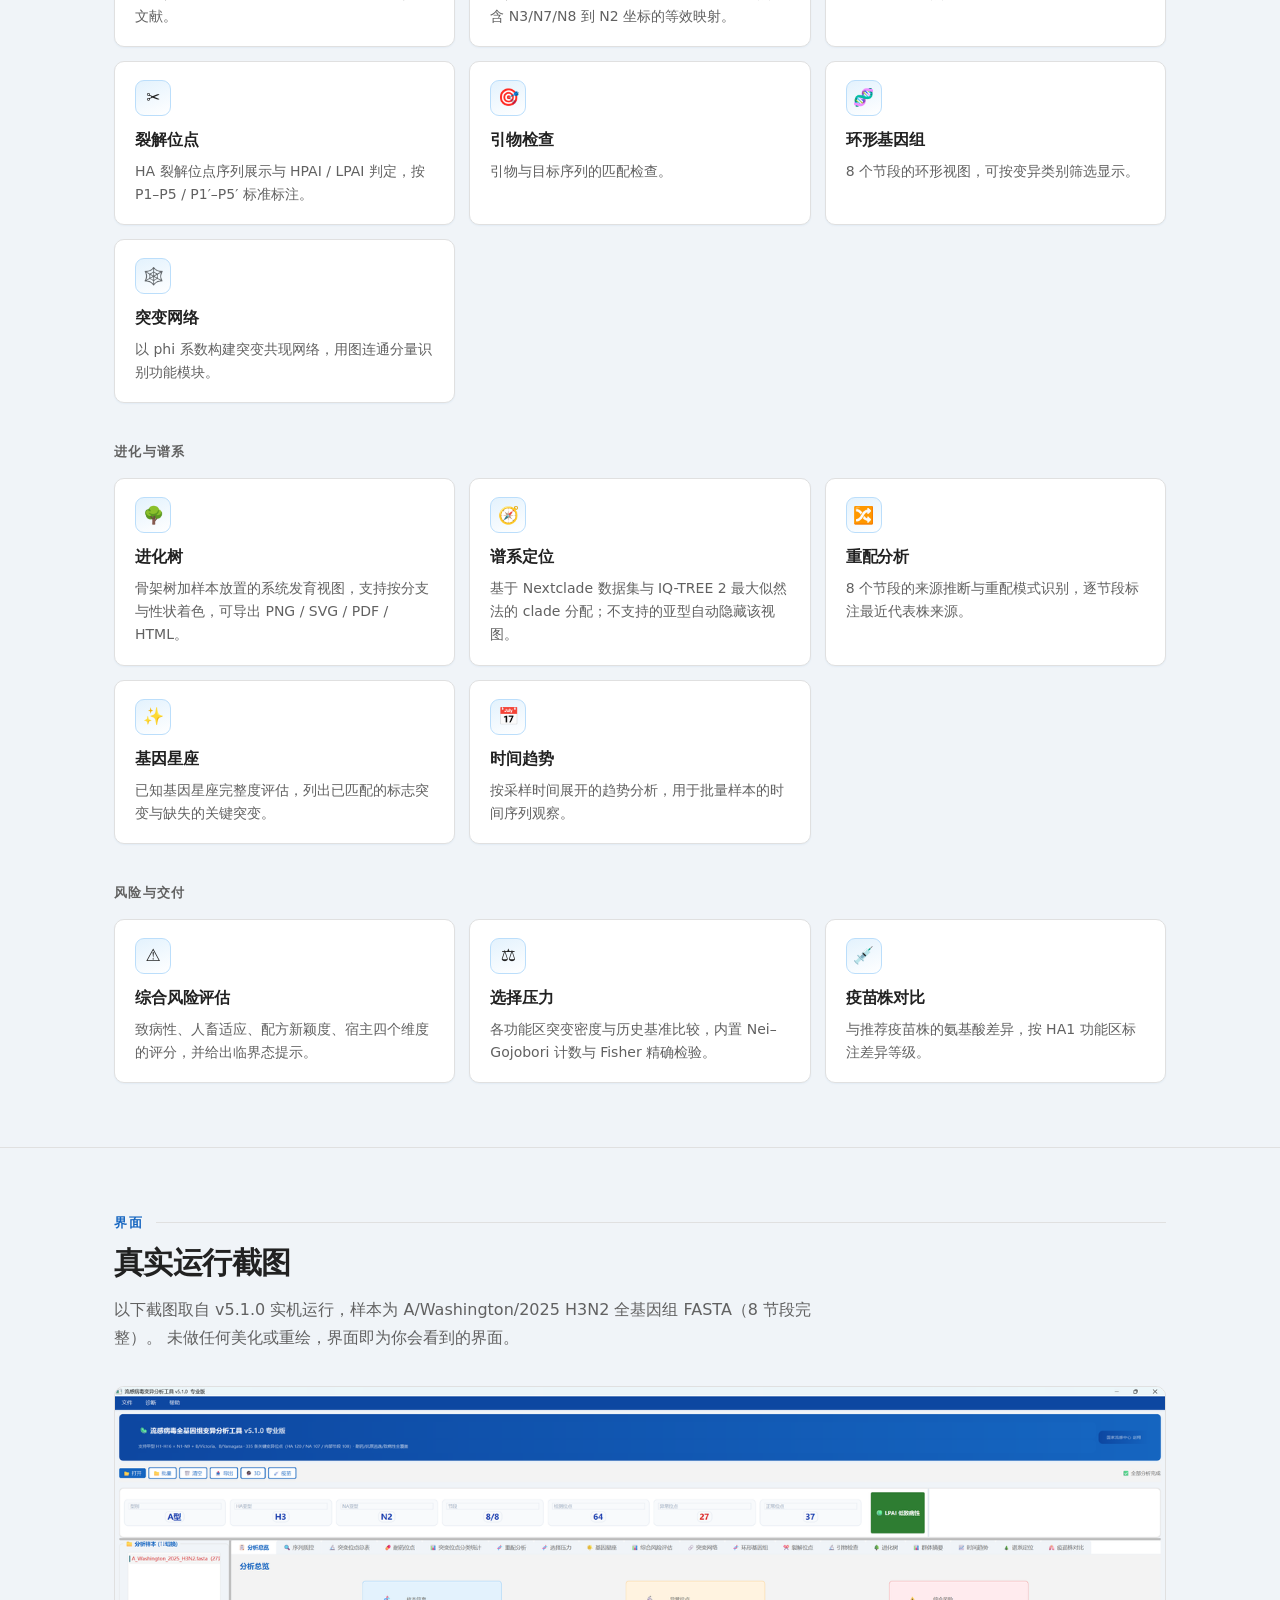
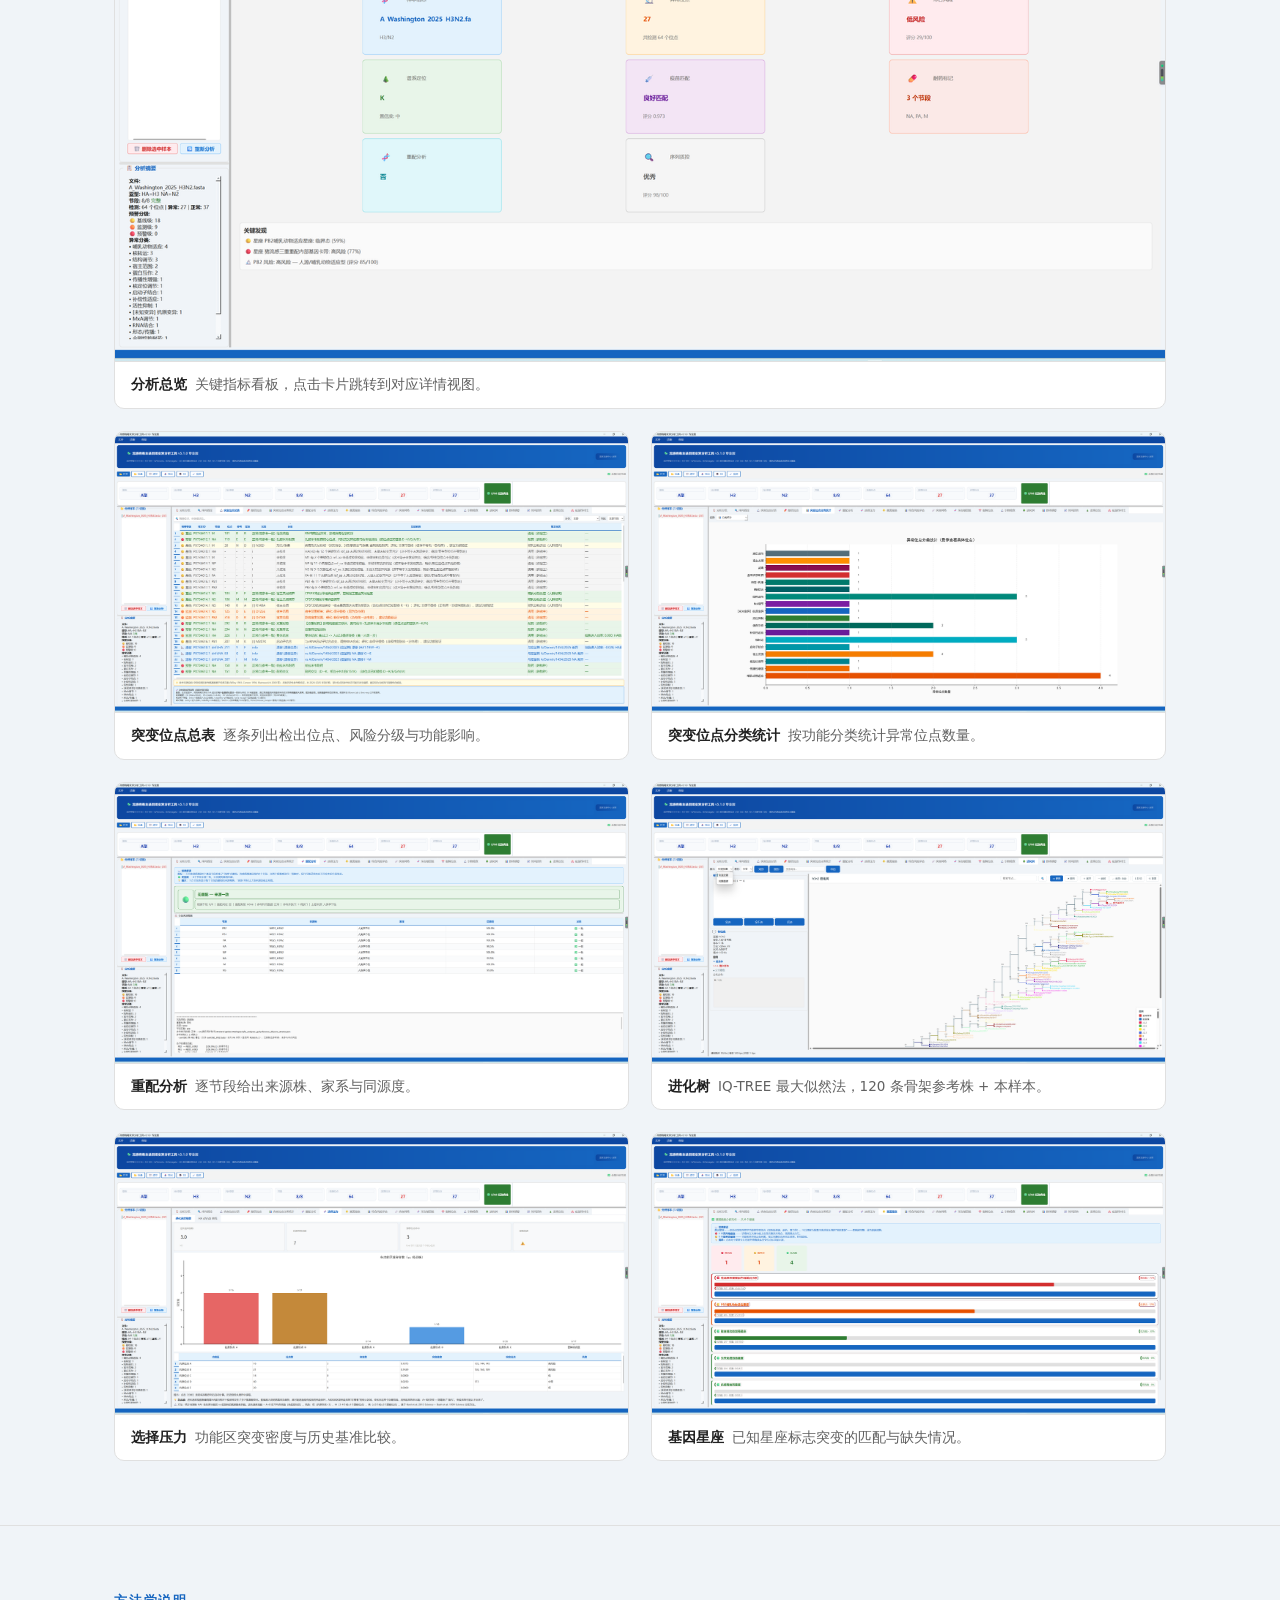
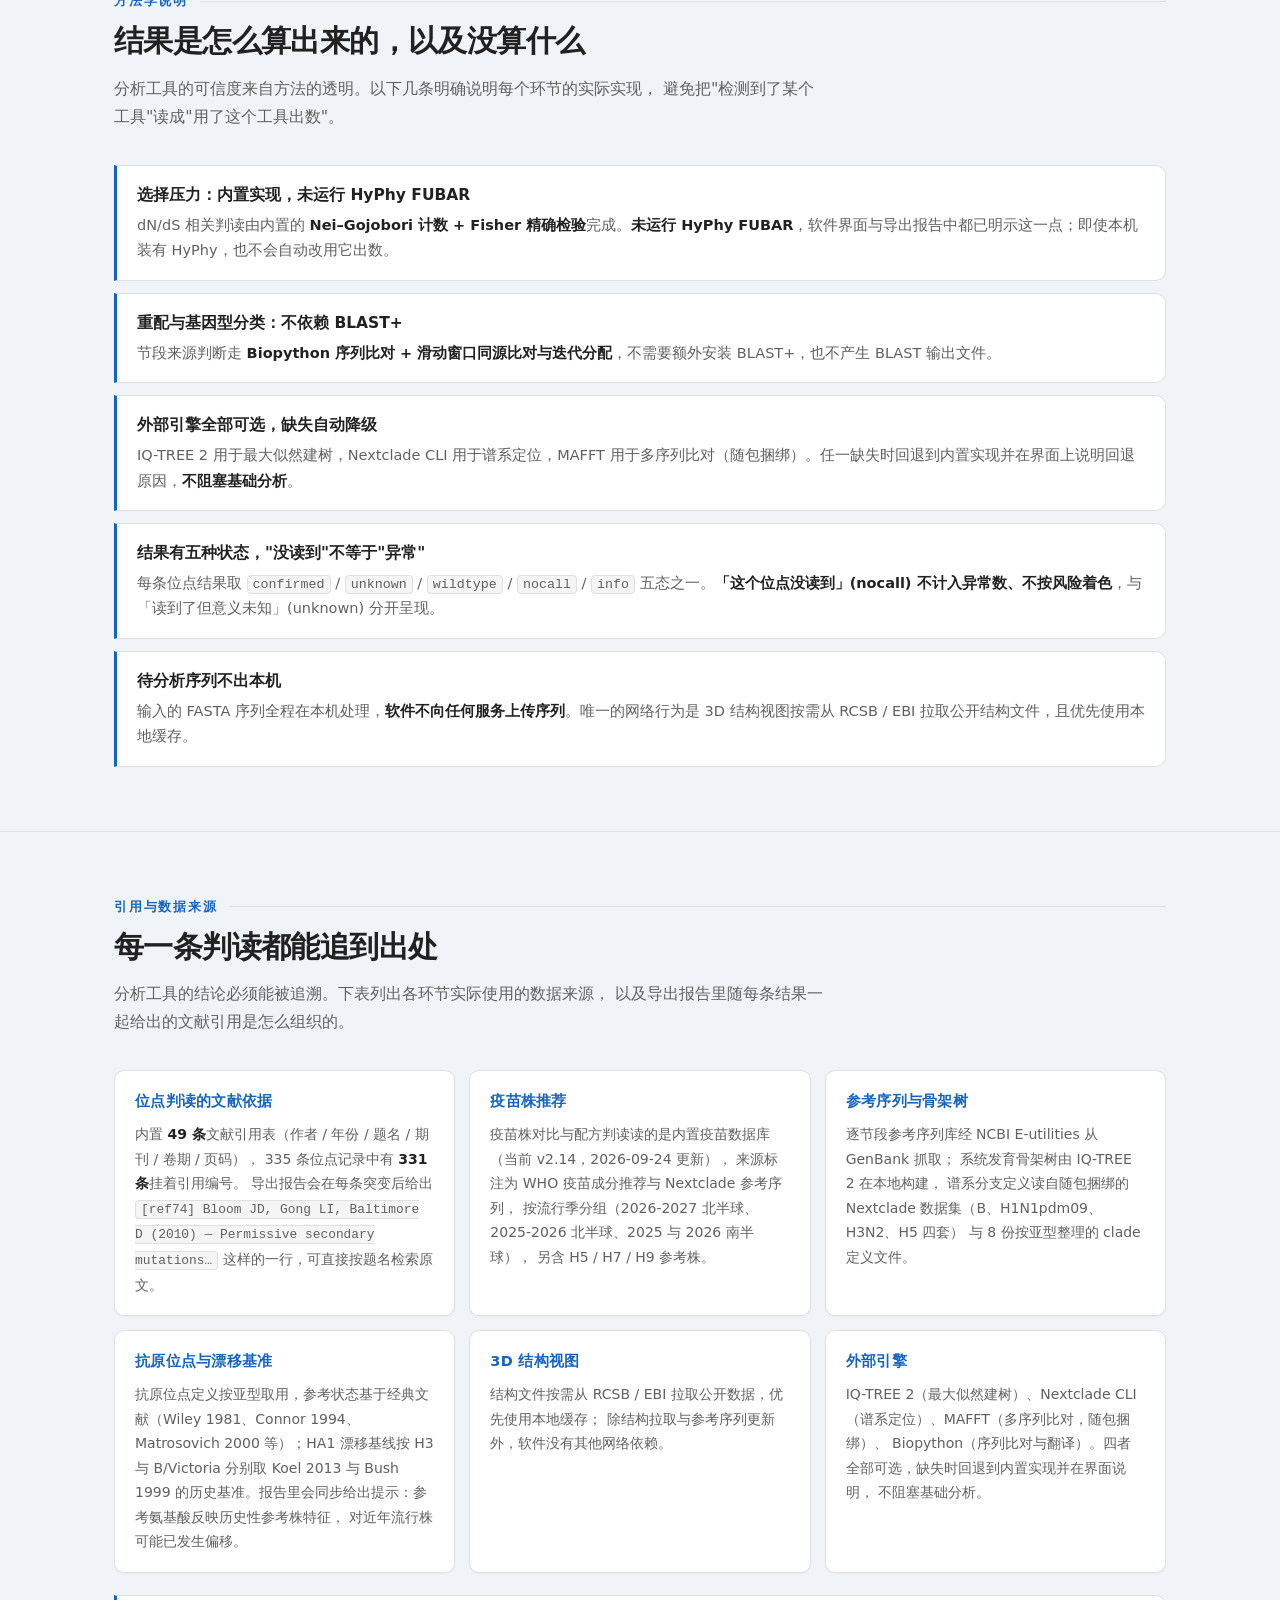
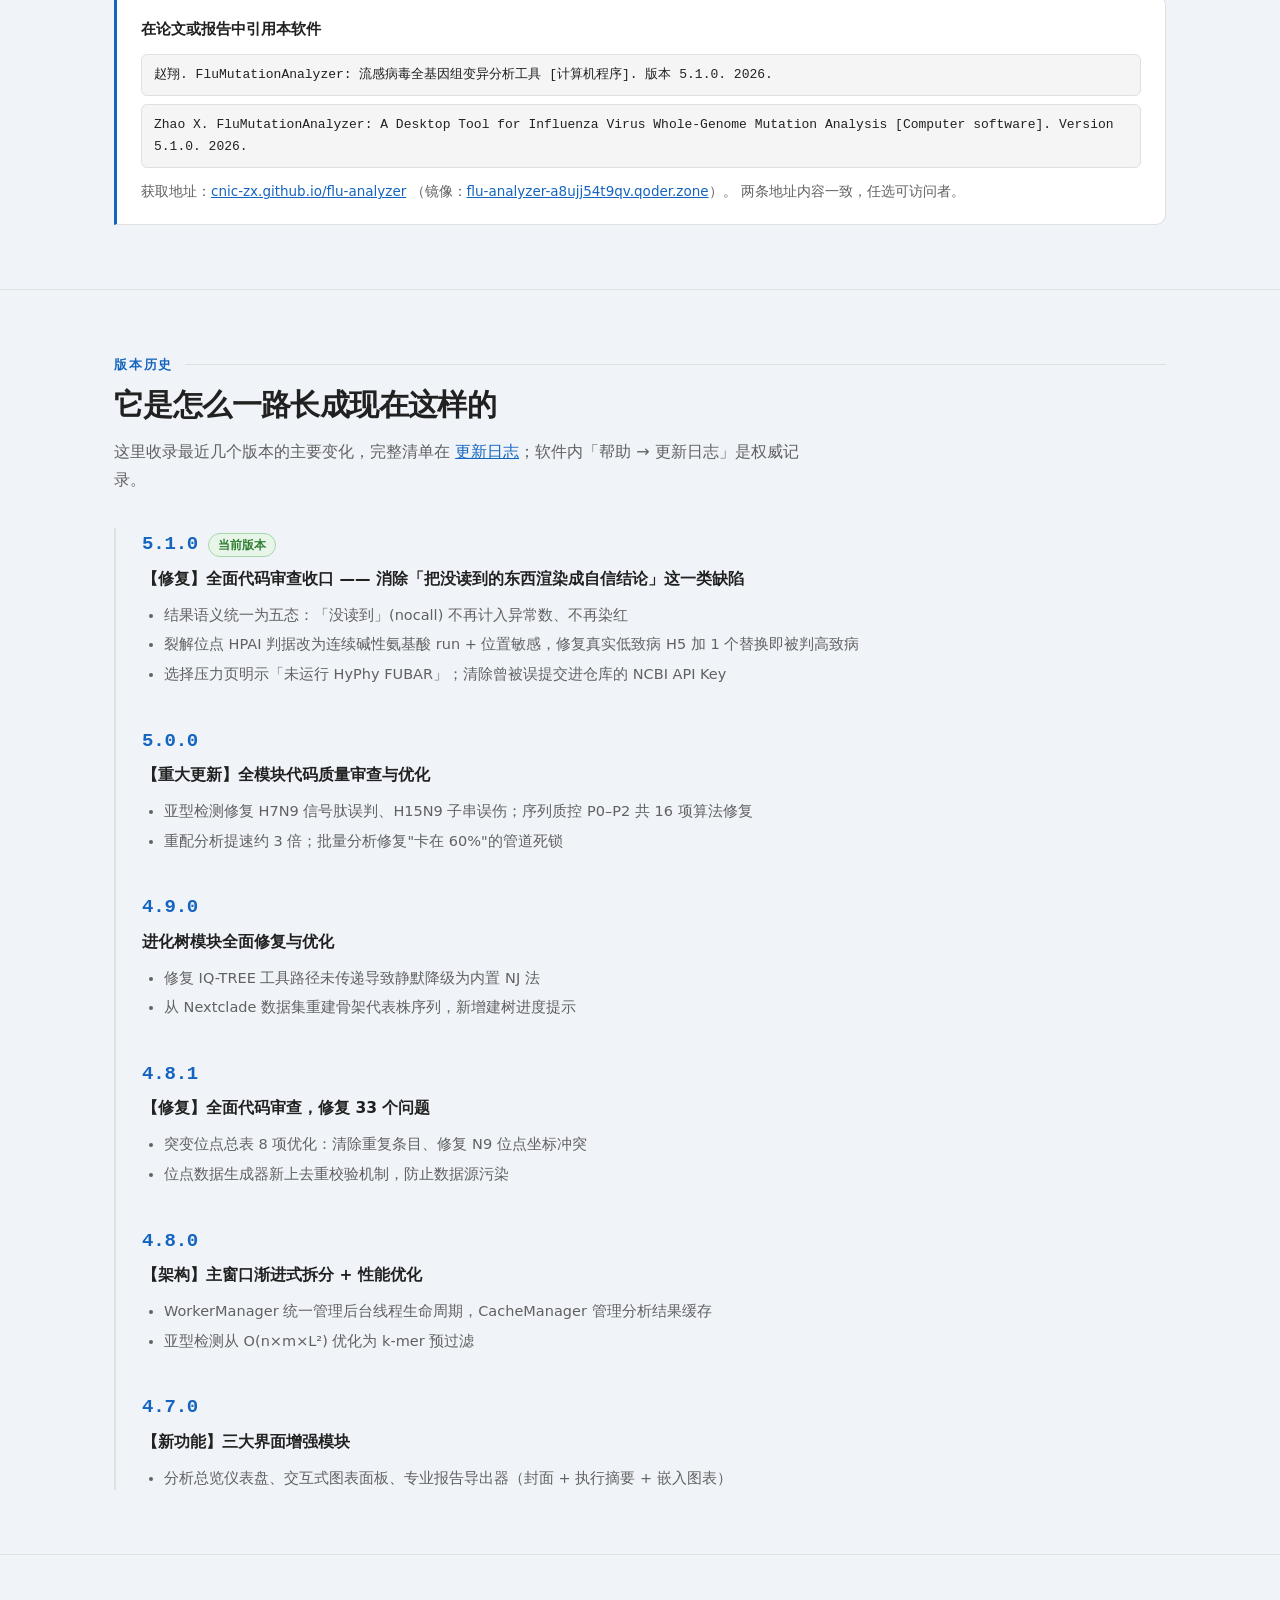
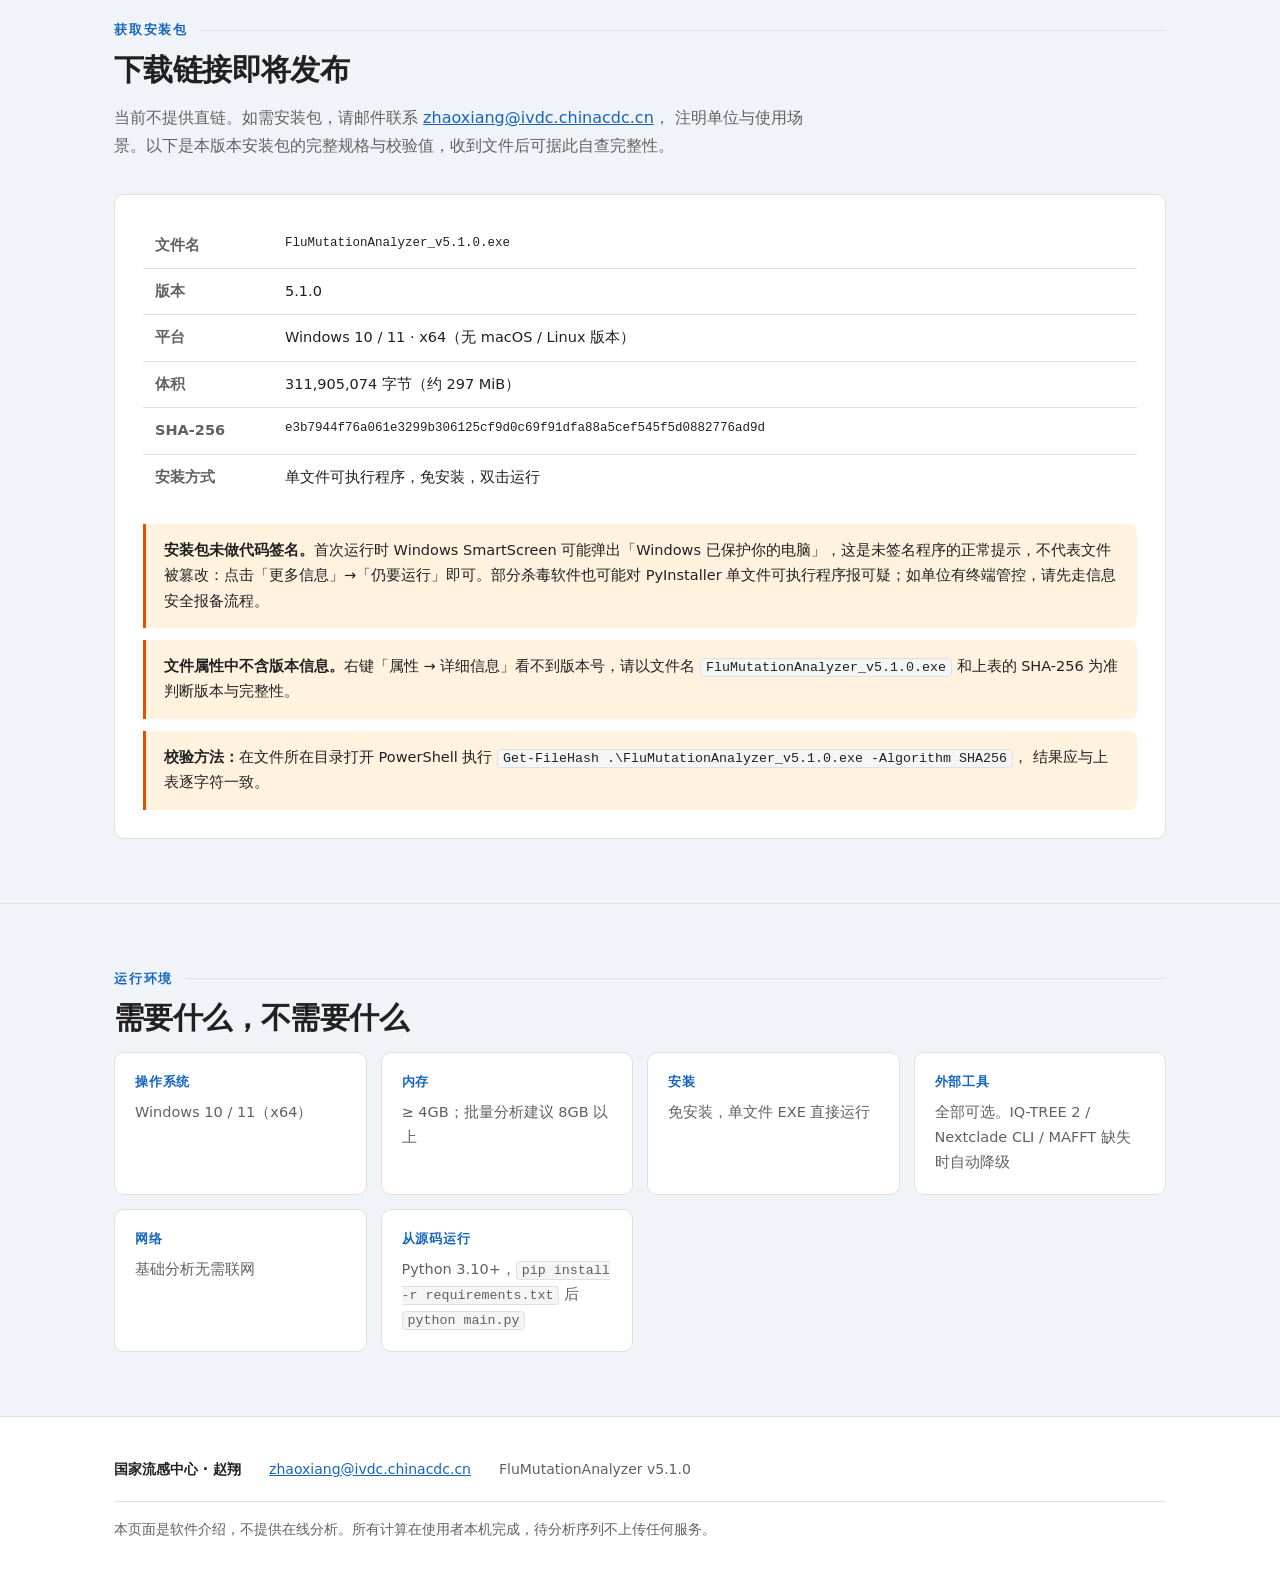
==== commit 3f83f792: "首屏改两栏 + 能力卡图标与悬停 + 新增引用与数据来源、版本历史两节 首屏左文案右截图（截图自带窗口标题栏，只做装裱不造界面），四格指标带 从独立的 .band 挪进首屏，避免同一组数字一页出现两次" ====
--- a/index.html
+++ b/index.html
@@ -26,38 +26,41 @@
 </header>
 
 <section class="hero">
-  <div class="wrap">
-    <h1>从序列到洞察</h1>
-    <p class="lede">流感病毒全基因组变异分析工具 · Windows 桌面端</p>
-    <p class="desc">
-      输入一份 8 节段 FASTA 基因组序列，自动完成亚型鉴定、各节段翻译、335 条位点的突变检测、
-      耐药分析、选择压力评估、重配来源推断、基因星座完整性评估与谱系定位，
-      并把结果导出为 Word、Excel 或 Markdown 报告。
-    </p>
-    <ul class="facts">
-      <li>甲型 H1–H16 × N1–N9</li>
-      <li>B/Victoria 与 B/Yamagata</li>
-      <li>HA / NA / PB2 / PB1 / PA / NP / M / NS 全部 8 个节段</li>
-      <li>单文件 EXE，免安装</li>
-    </ul>
-    <div class="cta-row">
-      <a id="dl-link" class="btn btn-primary" href="#get" aria-disabled="true">下载链接即将发布</a>
+  <div class="wrap hero-grid">
+    <div class="hero-copy">
+      <span class="badge">v5.1.0 · Windows 桌面端 · 免安装</span>
+      <h1>流感病毒全基因组<br>变异分析工具</h1>
+      <p class="lede">
+        输入一份 8 节段 FASTA，一次跑完亚型鉴定、各节段翻译、335 条位点的突变检测、
+        耐药分析、选择压力评估、重配来源推断与谱系定位，结果导出 Word / Excel / Markdown 报告。
+      </p>
+      <ul class="facts">
+        <li>甲型 H1–H16 × N1–N9</li>
+        <li>B/Victoria 与 B/Yamagata</li>
+        <li>HA / NA / PB2 / PB1 / PA / NP / M / NS 全部 8 个节段</li>
+        <li>待分析序列全程不出本机</li>
+      </ul>
+      <div class="cta-row">
+        <a id="dl-link" class="btn btn-primary" href="#get" aria-disabled="true">下载链接即将发布</a>
+        <a class="btn btn-ghost" href="guide.html">使用说明</a>
+      </div>
       <p class="cta-note">
         如需安装包，请邮件联系
         <a href="mailto:zhaoxiang@ivdc.chinacdc.cn">zhaoxiang@ivdc.chinacdc.cn</a>。
       </p>
-    </div>
-  </div>
-</section>
-
-<div class="band">
-  <dl class="wrap">
-    <div><dt>335</dt><dd>条位点记录<br>HA 120 / NA 107 / 内部节段 108</dd></div>
-    <div><dt>18</dt><dd>个分析视图<br>从序列质控到谱系定位</dd></div>
-    <div><dt>8</dt><dd>个基因组节段<br>全基因组而非仅 HA/NA</dd></div>
-    <div><dt>3</dt><dd>种报告格式<br>Word / Excel / Markdown</dd></div>
-  </dl>
-</div>
+      <dl class="hero-stats">
+        <div><dt>335</dt><dd>条位点记录<br>HA 120 / NA 107 / 内部节段 108</dd></div>
+        <div><dt>18</dt><dd>个分析视图<br>从序列质控到谱系定位</dd></div>
+        <div><dt>8</dt><dd>个基因组节段<br>全基因组而非仅 HA/NA</dd></div>
+        <div><dt>3</dt><dd>种报告格式<br>Word / Excel / Markdown</dd></div>
+      </dl>
+    </div>
+    <div class="hero-visual">
+      <img src="assets/screens/01-overview.png" width="1400" height="765"
+           alt="分析总览视图的实际截图：样本信息、异常位点计数、综合风险评分、耐药标记与关键发现卡片">
+    </div>
+  </div>
+</section>
 
 <section id="capabilities">
   <div class="wrap">
@@ -71,42 +74,42 @@
     <div class="group">
       <h3>质控与总览</h3>
       <div class="cards">
-        <div class="card"><h4>分析总览</h4><p>单样本与批量样本的摘要看板，关键指标一屏收口，点击卡片跳转到对应视图。</p></div>
-        <div class="card"><h4>序列质控</h4><p>读码框完整性、终止密码子与异常截断、各节段翻译长度与预期比较、CDS 起始密码子验证，逐节段给出评分。</p></div>
-        <div class="card"><h4>群体摘要</h4><p>多样本横向汇总与关键突变对比，批量分析完成后自动切换到群体口径。</p></div>
+        <div class="card"><div class="card-icon" aria-hidden="true">📊</div><h4>分析总览</h4><p>单样本与批量样本的摘要看板，关键指标一屏收口，点击卡片跳转到对应视图。</p></div>
+        <div class="card"><div class="card-icon" aria-hidden="true">🧪</div><h4>序列质控</h4><p>读码框完整性、终止密码子与异常截断、各节段翻译长度与预期比较、CDS 起始密码子验证，逐节段给出评分。</p></div>
+        <div class="card"><div class="card-icon" aria-hidden="true">👥</div><h4>群体摘要</h4><p>多样本横向汇总与关键突变对比，批量分析完成后自动切换到群体口径。</p></div>
       </div>
     </div>
 
     <div class="group">
       <h3>变异与耐药</h3>
       <div class="cards">
-        <div class="card"><h4>突变位点总表</h4><p>335 条位点记录，三层风险分级（预警 / 监测 / 基线）与宿主标志分类，每条附功能影响和参考文献。</p></div>
-        <div class="card"><h4>耐药位点</h4><p>NA 抑制剂（奥司他韦、扎那米韦、帕拉米韦）、M2 离子通道、PB2 巴洛沙韦相关位点，含 N3/N7/N8 到 N2 坐标的等效映射。</p></div>
-        <div class="card"><h4>突变位点分类统计</h4><p>按变异类别与宿主标志的分布图表，配基因组浏览器风格的位点图谱。</p></div>
-        <div class="card"><h4>裂解位点</h4><p>HA 裂解位点序列展示与 HPAI / LPAI 判定，按 P1–P5 / P1′–P5′ 标准标注。</p></div>
-        <div class="card"><h4>引物检查</h4><p>引物与目标序列的匹配检查。</p></div>
-        <div class="card"><h4>环形基因组</h4><p>8 个节段的环形视图，可按变异类别筛选显示。</p></div>
-        <div class="card"><h4>突变网络</h4><p>以 phi 系数构建突变共现网络，用图连通分量识别功能模块。</p></div>
+        <div class="card"><div class="card-icon" aria-hidden="true">📋</div><h4>突变位点总表</h4><p>335 条位点记录，三层风险分级（预警 / 监测 / 基线）与宿主标志分类，每条附功能影响和参考文献。</p></div>
+        <div class="card"><div class="card-icon" aria-hidden="true">💊</div><h4>耐药位点</h4><p>NA 抑制剂（奥司他韦、扎那米韦、帕拉米韦）、M2 离子通道、PB2 巴洛沙韦相关位点，含 N3/N7/N8 到 N2 坐标的等效映射。</p></div>
+        <div class="card"><div class="card-icon" aria-hidden="true">📈</div><h4>突变位点分类统计</h4><p>按变异类别与宿主标志的分布图表，配基因组浏览器风格的位点图谱。</p></div>
+        <div class="card"><div class="card-icon" aria-hidden="true">✂️</div><h4>裂解位点</h4><p>HA 裂解位点序列展示与 HPAI / LPAI 判定，按 P1–P5 / P1′–P5′ 标准标注。</p></div>
+        <div class="card"><div class="card-icon" aria-hidden="true">🎯</div><h4>引物检查</h4><p>引物与目标序列的匹配检查。</p></div>
+        <div class="card"><div class="card-icon" aria-hidden="true">🧬</div><h4>环形基因组</h4><p>8 个节段的环形视图，可按变异类别筛选显示。</p></div>
+        <div class="card"><div class="card-icon" aria-hidden="true">🕸️</div><h4>突变网络</h4><p>以 phi 系数构建突变共现网络，用图连通分量识别功能模块。</p></div>
       </div>
     </div>
 
     <div class="group">
       <h3>进化与谱系</h3>
       <div class="cards">
-        <div class="card"><h4>进化树</h4><p>骨架树加样本放置的系统发育视图，支持按分支与性状着色，可导出 PNG / SVG / PDF / HTML。</p></div>
-        <div class="card"><h4>谱系定位</h4><p>基于 Nextclade 数据集与 IQ-TREE 2 最大似然法的 clade 分配；不支持的亚型自动隐藏该视图。</p></div>
-        <div class="card"><h4>重配分析</h4><p>8 个节段的来源推断与重配模式识别，逐节段标注最近代表株来源。</p></div>
-        <div class="card"><h4>基因星座</h4><p>已知基因星座完整度评估，列出已匹配的标志突变与缺失的关键突变。</p></div>
-        <div class="card"><h4>时间趋势</h4><p>按采样时间展开的趋势分析，用于批量样本的时间序列观察。</p></div>
+        <div class="card"><div class="card-icon" aria-hidden="true">🌳</div><h4>进化树</h4><p>骨架树加样本放置的系统发育视图，支持按分支与性状着色，可导出 PNG / SVG / PDF / HTML。</p></div>
+        <div class="card"><div class="card-icon" aria-hidden="true">🧭</div><h4>谱系定位</h4><p>基于 Nextclade 数据集与 IQ-TREE 2 最大似然法的 clade 分配；不支持的亚型自动隐藏该视图。</p></div>
+        <div class="card"><div class="card-icon" aria-hidden="true">🔀</div><h4>重配分析</h4><p>8 个节段的来源推断与重配模式识别，逐节段标注最近代表株来源。</p></div>
+        <div class="card"><div class="card-icon" aria-hidden="true">✨</div><h4>基因星座</h4><p>已知基因星座完整度评估，列出已匹配的标志突变与缺失的关键突变。</p></div>
+        <div class="card"><div class="card-icon" aria-hidden="true">📅</div><h4>时间趋势</h4><p>按采样时间展开的趋势分析，用于批量样本的时间序列观察。</p></div>
       </div>
     </div>
 
     <div class="group">
       <h3>风险与交付</h3>
       <div class="cards">
-        <div class="card"><h4>综合风险评估</h4><p>致病性、人畜适应、配方新颖度、宿主四个维度的评分，并给出临界态提示。</p></div>
-        <div class="card"><h4>选择压力</h4><p>各功能区突变密度与历史基准比较，内置 Nei–Gojobori 计数与 Fisher 精确检验。</p></div>
-        <div class="card"><h4>疫苗株对比</h4><p>与推荐疫苗株的氨基酸差异，按 HA1 功能区标注差异等级。</p></div>
+        <div class="card"><div class="card-icon" aria-hidden="true">⚠️</div><h4>综合风险评估</h4><p>致病性、人畜适应、配方新颖度、宿主四个维度的评分，并给出临界态提示。</p></div>
+        <div class="card"><div class="card-icon" aria-hidden="true">⚖️</div><h4>选择压力</h4><p>各功能区突变密度与历史基准比较，内置 Nei–Gojobori 计数与 Fisher 精确检验。</p></div>
+        <div class="card"><div class="card-icon" aria-hidden="true">💉</div><h4>疫苗株对比</h4><p>与推荐疫苗株的氨基酸差异，按 HA1 功能区标注差异等级。</p></div>
       </div>
     </div>
   </div>
@@ -189,6 +192,132 @@
         <h4>待分析序列不出本机</h4>
         <p>输入的 FASTA 序列全程在本机处理，<strong>软件不向任何服务上传序列</strong>。唯一的网络行为是 3D 结构视图按需从 RCSB / EBI 拉取公开结构文件，且优先使用本地缓存。</p>
       </div>
+    </div>
+  </div>
+</section>
+
+<section id="sources">
+  <div class="wrap">
+    <p class="eyebrow">引用与数据来源</p>
+    <h2>每一条判读都能追到出处</h2>
+    <p class="section-intro">
+      分析工具的结论必须能被追溯。下表列出各环节实际使用的数据来源，
+      以及导出报告里随每条结果一起给出的文献引用是怎么组织的。
+    </p>
+
+    <div class="src-grid">
+      <div class="src">
+        <h3>位点判读的文献依据</h3>
+        <p>内置 <strong>49 条</strong>文献引用表（作者 / 年份 / 题名 / 期刊 / 卷期 / 页码），
+        335 条位点记录中有 <strong>331 条</strong>挂着引用编号。
+        导出报告会在每条突变后给出 <code>[ref74] Bloom JD, Gong LI, Baltimore D (2010) — Permissive secondary
+        mutations…</code> 这样的一行，可直接按题名检索原文。</p>
+      </div>
+      <div class="src">
+        <h3>疫苗株推荐</h3>
+        <p>疫苗株对比与配方判读读的是内置疫苗数据库（当前 v2.14，2026-09-24 更新），
+        来源标注为 WHO 疫苗成分推荐与 Nextclade 参考序列，
+        按流行季分组（2026-2027 北半球、2025-2026 北半球、2025 与 2026 南半球），
+        另含 H5 / H7 / H9 参考株。</p>
+      </div>
+      <div class="src">
+        <h3>参考序列与骨架树</h3>
+        <p>逐节段参考序列库经 NCBI E-utilities 从 GenBank 抓取；
+        系统发育骨架树由 IQ-TREE 2 在本地构建，
+        谱系分支定义读自随包捆绑的 Nextclade 数据集（B、H1N1pdm09、H3N2、H5 四套）
+        与 8 份按亚型整理的 clade 定义文件。</p>
+      </div>
+      <div class="src">
+        <h3>抗原位点与漂移基准</h3>
+        <p>抗原位点定义按亚型取用，参考状态基于经典文献（Wiley 1981、Connor 1994、
+        Matrosovich 2000 等）；HA1 漂移基线按 H3 与 B/Victoria 分别取 Koel 2013 与
+        Bush 1999 的历史基准。报告里会同步给出提示：参考氨基酸反映历史性参考株特征，
+        对近年流行株可能已发生偏移。</p>
+      </div>
+      <div class="src">
+        <h3>3D 结构视图</h3>
+        <p>结构文件按需从 RCSB / EBI 拉取公开数据，优先使用本地缓存；
+        除结构拉取与参考序列更新外，软件没有其他网络依赖。</p>
+      </div>
+      <div class="src">
+        <h3>外部引擎</h3>
+        <p>IQ-TREE 2（最大似然建树）、Nextclade CLI（谱系定位）、MAFFT（多序列比对，随包捆绑）、
+        Biopython（序列比对与翻译）。四者全部可选，缺失时回退到内置实现并在界面说明，
+        不阻塞基础分析。</p>
+      </div>
+    </div>
+
+    <div class="cite">
+      <h3>在论文或报告中引用本软件</h3>
+      <p class="cite-line">赵翔. FluMutationAnalyzer: 流感病毒全基因组变异分析工具 [计算机程序]. 版本 5.1.0. 2026.</p>
+      <p class="cite-line">Zhao X. FluMutationAnalyzer: A Desktop Tool for Influenza Virus Whole-Genome Mutation Analysis [Computer software]. Version 5.1.0. 2026.</p>
+      <p class="cite-note">
+        获取地址：<a href="https://cnic-zx.github.io/flu-analyzer/">cnic-zx.github.io/flu-analyzer</a>
+        （镜像：<a href="https://flu-analyzer-a8ujj54t9qv.qoder.zone">flu-analyzer-a8ujj54t9qv.qoder.zone</a>）。
+        两条地址内容一致，任选可访问者。
+      </p>
+    </div>
+  </div>
+</section>
+
+<section id="history">
+  <div class="wrap">
+    <p class="eyebrow">版本历史</p>
+    <h2>它是怎么一路长成现在这样的</h2>
+    <p class="section-intro">
+      这里收录最近几个版本的主要变化，完整清单在
+      <a href="changelog.html">更新日志</a>；软件内「帮助 → 更新日志」是权威记录。
+    </p>
+
+    <div class="rel history">
+      <article>
+        <h3>5.1.0 <span class="rel-now">当前版本</span></h3>
+        <p class="rel-title">【修复】全面代码审查收口 —— 消除「把没读到的东西渲染成自信结论」这一类缺陷</p>
+        <ul>
+          <li>结果语义统一为五态：「没读到」(nocall) 不再计入异常数、不再染红</li>
+          <li>裂解位点 HPAI 判据改为连续碱性氨基酸 run + 位置敏感，修复真实低致病 H5 加 1 个替换即被判高致病</li>
+          <li>选择压力页明示「未运行 HyPhy FUBAR」；清除曾被误提交进仓库的 NCBI API Key</li>
+        </ul>
+      </article>
+      <article>
+        <h3>5.0.0</h3>
+        <p class="rel-title">【重大更新】全模块代码质量审查与优化</p>
+        <ul>
+          <li>亚型检测修复 H7N9 信号肽误判、H15N9 子串误伤；序列质控 P0–P2 共 16 项算法修复</li>
+          <li>重配分析提速约 3 倍；批量分析修复"卡在 60%"的管道死锁</li>
+        </ul>
+      </article>
+      <article>
+        <h3>4.9.0</h3>
+        <p class="rel-title">进化树模块全面修复与优化</p>
+        <ul>
+          <li>修复 IQ-TREE 工具路径未传递导致静默降级为内置 NJ 法</li>
+          <li>从 Nextclade 数据集重建骨架代表株序列，新增建树进度提示</li>
+        </ul>
+      </article>
+      <article>
+        <h3>4.8.1</h3>
+        <p class="rel-title">【修复】全面代码审查，修复 33 个问题</p>
+        <ul>
+          <li>突变位点总表 8 项优化：清除重复条目、修复 N9 位点坐标冲突</li>
+          <li>位点数据生成器新上去重校验机制，防止数据源污染</li>
+        </ul>
+      </article>
+      <article>
+        <h3>4.8.0</h3>
+        <p class="rel-title">【架构】主窗口渐进式拆分 + 性能优化</p>
+        <ul>
+          <li>WorkerManager 统一管理后台线程生命周期，CacheManager 管理分析结果缓存</li>
+          <li>亚型检测从 O(n×m×L²) 优化为 k-mer 预过滤</li>
+        </ul>
+      </article>
+      <article>
+        <h3>4.7.0</h3>
+        <p class="rel-title">【新功能】三大界面增强模块</p>
+        <ul>
+          <li>分析总览仪表盘、交互式图表面板、专业报告导出器（封面 + 执行摘要 + 嵌入图表）</li>
+        </ul>
+      </article>
     </div>
   </div>
 </section>
--- a/assets/css/site.css
+++ b/assets/css/site.css
@@ -22,6 +22,9 @@
   --mono: "Cascadia Mono", "Consolas", "SFMono-Regular", ui-monospace, monospace;
   --maxw: 1100px;
   --radius: 10px;
+  --shadow-sm: 0 1px 2px rgba(21, 101, 192, 0.06);
+  --shadow-md: 0 6px 18px rgba(21, 101, 192, 0.10);
+  --shadow-lg: 0 18px 42px rgba(21, 101, 192, 0.16);
 }
 
 * { box-sizing: border-box; }
@@ -126,31 +129,46 @@
 
 /* ---------- Hero ---------- */
 .hero {
-  padding: 72px 0 56px;
+  padding: 72px 0 60px;
   border-bottom: 1px solid var(--border);
   background:
+    radial-gradient(1100px 460px at 12% 0%, rgba(21, 101, 192, 0.10), rgba(21, 101, 192, 0) 70%),
+    radial-gradient(900px 420px at 90% 16%, rgba(66, 165, 245, 0.13), rgba(66, 165, 245, 0) 70%),
     linear-gradient(180deg, var(--card) 0%, rgba(240, 244, 248, 0) 100%);
 }
 
+.hero-grid {
+  display: grid;
+  grid-template-columns: 1.05fr 0.95fr;
+  align-items: center;
+  gap: 46px;
+}
+
+.badge {
+  display: inline-block;
+  margin-bottom: 16px;
+  padding: 4px 12px;
+  border-radius: 999px;
+  background: var(--header-bg);
+  border: 1px solid #BBDEFB;
+  color: var(--primary);
+  font-size: 12.5px;
+  font-weight: 600;
+}
+
 .hero h1 {
-  margin: 0 0 6px;
-  font-size: clamp(2.1rem, 5.2vw, 3.3rem);
-  line-height: 1.12;
-  letter-spacing: -0.025em;
-  font-weight: 700;
+  margin: 0 0 14px;
+  font-size: clamp(1.95rem, 4.2vw, 2.7rem);
+  line-height: 1.2;
+  letter-spacing: -0.03em;
+  font-weight: 800;
 }
 
 .hero .lede {
   margin: 0 0 22px;
-  font-size: clamp(1.05rem, 2vw, 1.28rem);
-  color: var(--primary);
-  font-weight: 600;
-  letter-spacing: -0.01em;
-}
-
-.hero .desc {
-  margin: 0 0 26px;
-  max-width: 74ch;
+  max-width: 46ch;
+  font-size: clamp(0.98rem, 1.5vw, 1.1rem);
+  line-height: 1.85;
   color: var(--text2);
 }
 
@@ -158,7 +176,7 @@
   display: flex;
   flex-wrap: wrap;
   gap: 8px 22px;
-  margin: 0 0 30px;
+  margin: 0 0 28px;
   padding: 0;
   list-style: none;
   font-size: 14px;
@@ -180,7 +198,8 @@
   display: flex;
   flex-wrap: wrap;
   align-items: center;
-  gap: 16px;
+  gap: 12px;
+  margin-bottom: 12px;
 }
 
 .btn {
@@ -191,47 +210,48 @@
   font-size: 15px;
   text-decoration: none;
   border: 1px solid transparent;
-}
-
-.btn-primary { background: var(--primary); color: #fff; }
+  transition: transform 0.18s ease, box-shadow 0.18s ease, background 0.18s ease;
+}
+
+.btn-primary { background: var(--primary); color: #fff; box-shadow: var(--shadow-sm); }
+
+.btn-primary:hover { transform: translateY(-1px); box-shadow: var(--shadow-md); }
 
 .btn-primary[aria-disabled="true"] {
   background: var(--neutral-bg);
   color: var(--text2);
   border-color: var(--neutral-border);
+  box-shadow: none;
   cursor: not-allowed;
-}
-
-.cta-note { font-size: 14px; color: var(--text2); margin: 0; }
+  transform: none;
+}
+
+.btn-ghost {
+  background: var(--card);
+  color: var(--primary);
+  border-color: var(--neutral-border);
+}
+
+.btn-ghost:hover { transform: translateY(-1px); border-color: var(--primary); background: var(--header-bg); }
+
+.cta-note { margin: 0 0 28px; font-size: 14px; color: var(--text2); }
 
 .cta-note a { font-weight: 600; }
 
-/* ---------- 数据带 ---------- */
-/* 注意：.band dl 同时带 .wrap 类，任何写在 `.band dl` 上的 margin/padding
-   都会因特异性压过 .wrap 的居中与留白，故单元格样式一律挂在 > div 上。 */
-.band {
-  background: var(--card);
-  border-block: 1px solid var(--border);
-}
-
-.band .wrap {
+/* 四格指标带从独立的 .band 挪进了首屏：同一组数字在一页里出现两次是噪声。 */
+.hero-stats {
   display: grid;
-  grid-template-columns: repeat(4, 1fr);
-  gap: 1px;
-  background: var(--border);
-  padding: 0;
-  margin-block: 0;
-}
-
-.band .wrap > div {
-  background: var(--card);
-  padding: 26px 22px;
-}
-
-.band dt {
+  grid-template-columns: repeat(2, 1fr);
+  gap: 18px 24px;
+  margin: 0;
+  padding-top: 26px;
+  border-top: 1px solid var(--border);
+}
+
+.hero-stats dt {
   margin: 0;
   font-family: var(--mono);
-  font-size: clamp(1.7rem, 3.4vw, 2.3rem);
+  font-size: clamp(1.6rem, 3vw, 2.05rem);
   font-weight: 700;
   line-height: 1.1;
   color: var(--primary);
@@ -239,12 +259,30 @@
   letter-spacing: -0.02em;
 }
 
-.band dd {
-  margin: 6px 0 0;
-  font-size: 13.5px;
-  color: var(--text2);
-  line-height: 1.5;
-}
+.hero-stats dd {
+  margin: 5px 0 0;
+  font-size: 13px;
+  color: var(--text2);
+  line-height: 1.55;
+}
+
+/* 右栏放的是实机截图（截图本身已含窗口标题栏与菜单），所以只做装裱不造界面。 */
+.hero-visual {
+  border: 1px solid var(--border);
+  border-radius: 12px;
+  background: var(--card);
+  box-shadow: var(--shadow-lg);
+  overflow: hidden;
+  transform: perspective(1500px) rotateY(-6deg) rotateX(2deg);
+  transition: transform 0.45s ease, box-shadow 0.45s ease;
+}
+
+.hero-visual:hover {
+  transform: perspective(1500px) rotateY(0deg) rotateX(0deg);
+  box-shadow: var(--shadow-md);
+}
+
+.hero-visual img { display: block; width: 100%; height: auto; }
 
 /* ---------- 区块 ---------- */
 section { padding: 64px 0; }
@@ -301,10 +339,47 @@
 }
 
 .card {
+  position: relative;
+  overflow: hidden;
   background: var(--card);
   border: 1px solid var(--border);
   border-radius: var(--radius);
   padding: 18px 20px;
+  box-shadow: var(--shadow-sm);
+  transition: transform 0.18s ease, box-shadow 0.18s ease, border-color 0.18s ease;
+}
+
+/* 顶部 3px 强调条：平时收起，悬停从左往右展开 */
+.card::before {
+  content: "";
+  position: absolute;
+  inset: 0 0 auto 0;
+  height: 3px;
+  background: var(--primary);
+  transform: scaleX(0);
+  transform-origin: left center;
+  transition: transform 0.3s ease;
+}
+
+.card:hover {
+  transform: translateY(-2px);
+  box-shadow: var(--shadow-md);
+  border-color: var(--primary-light);
+}
+
+.card:hover::before { transform: scaleX(1); }
+
+.card-icon {
+  display: grid;
+  place-items: center;
+  width: 36px;
+  height: 36px;
+  margin-bottom: 11px;
+  border: 1px solid #BBDEFB;
+  border-radius: 9px;
+  background: linear-gradient(160deg, var(--header-bg), var(--card));
+  font-size: 17px;
+  line-height: 1;
 }
 
 .card h4 {
@@ -346,6 +421,73 @@
 }
 
 .method-item strong { color: var(--text); }
+
+/* ---------- 引用与数据来源 ---------- */
+.src-grid {
+  display: grid;
+  grid-template-columns: repeat(auto-fit, minmax(min(310px, 100%), 1fr));
+  gap: 14px;
+  margin-bottom: 22px;
+}
+
+.src {
+  background: var(--card);
+  border: 1px solid var(--border);
+  border-radius: var(--radius);
+  padding: 18px 20px;
+  box-shadow: var(--shadow-sm);
+}
+
+.src h3 {
+  margin: 0 0 8px;
+  font-size: 14.5px;
+  font-weight: 700;
+  letter-spacing: 0.02em;
+  color: var(--primary);
+}
+
+.src p {
+  margin: 0;
+  font-size: 14px;
+  line-height: 1.75;
+  color: var(--text2);
+}
+
+.src strong { color: var(--text); }
+
+.cite {
+  background: var(--card);
+  border: 1px solid var(--border);
+  border-left: 3px solid var(--primary);
+  border-radius: 0 var(--radius) var(--radius) 0;
+  padding: 20px 24px;
+}
+
+.cite h3 {
+  margin: 0 0 12px;
+  font-size: 15px;
+  font-weight: 700;
+}
+
+/* 引用条目要能被整段复制进稿件，所以用等宽并允许按词断行 */
+.cite-line {
+  margin: 0 0 8px;
+  padding: 9px 12px;
+  font-family: var(--mono);
+  font-size: 13px;
+  line-height: 1.7;
+  color: var(--text);
+  background: var(--neutral-bg);
+  border: 1px solid var(--border);
+  border-radius: 6px;
+  overflow-wrap: break-word;
+}
+
+.cite-note {
+  margin: 12px 0 0;
+  font-size: 13.5px;
+  color: var(--text2);
+}
 
 /* ---------- 界面图集 ---------- */
 .shots {
@@ -512,6 +654,34 @@
   font-variant-numeric: tabular-nums;
 }
 
+/* 首页的版本历史复用 .rel 时间线，但版本号用 h3（该页已有 h2 区块标题） */
+.history h3 {
+  display: flex;
+  align-items: center;
+  gap: 10px;
+  margin: 0 0 4px;
+  font-family: var(--mono);
+  font-size: 19px;
+  font-weight: 700;
+  color: var(--primary);
+  letter-spacing: -0.01em;
+  font-variant-numeric: tabular-nums;
+}
+
+.rel-now {
+  font-family: var(--font);
+  font-size: 11.5px;
+  font-weight: 600;
+  letter-spacing: 0;
+  padding: 1px 9px;
+  border-radius: 999px;
+  background: var(--ok-bg);
+  border: 1px solid #A5D6A7;
+  color: var(--ok);
+}
+
+.history > article:last-child { margin-bottom: 0; }
+
 .rel .rel-title {
   margin: 0 0 10px;
   font-weight: 700;
@@ -647,8 +817,10 @@
 }
 
 /* ---------- 响应式 ---------- */
-@media (max-width: 860px) {
-  .band .wrap { grid-template-columns: repeat(2, 1fr); }
+/* 首屏两栏在窄屏下叠成一栏，同时撤掉透视倾斜：整幅宽度上的 3D 变换只会让截图变形。 */
+@media (max-width: 900px) {
+  .hero-grid { grid-template-columns: 1fr; gap: 38px; }
+  .hero-visual, .hero-visual:hover { transform: none; box-shadow: var(--shadow-md); }
 }
 
 /* 顶栏在窄屏下换成两行：第一行标识 + 版本，第二行整排导航。
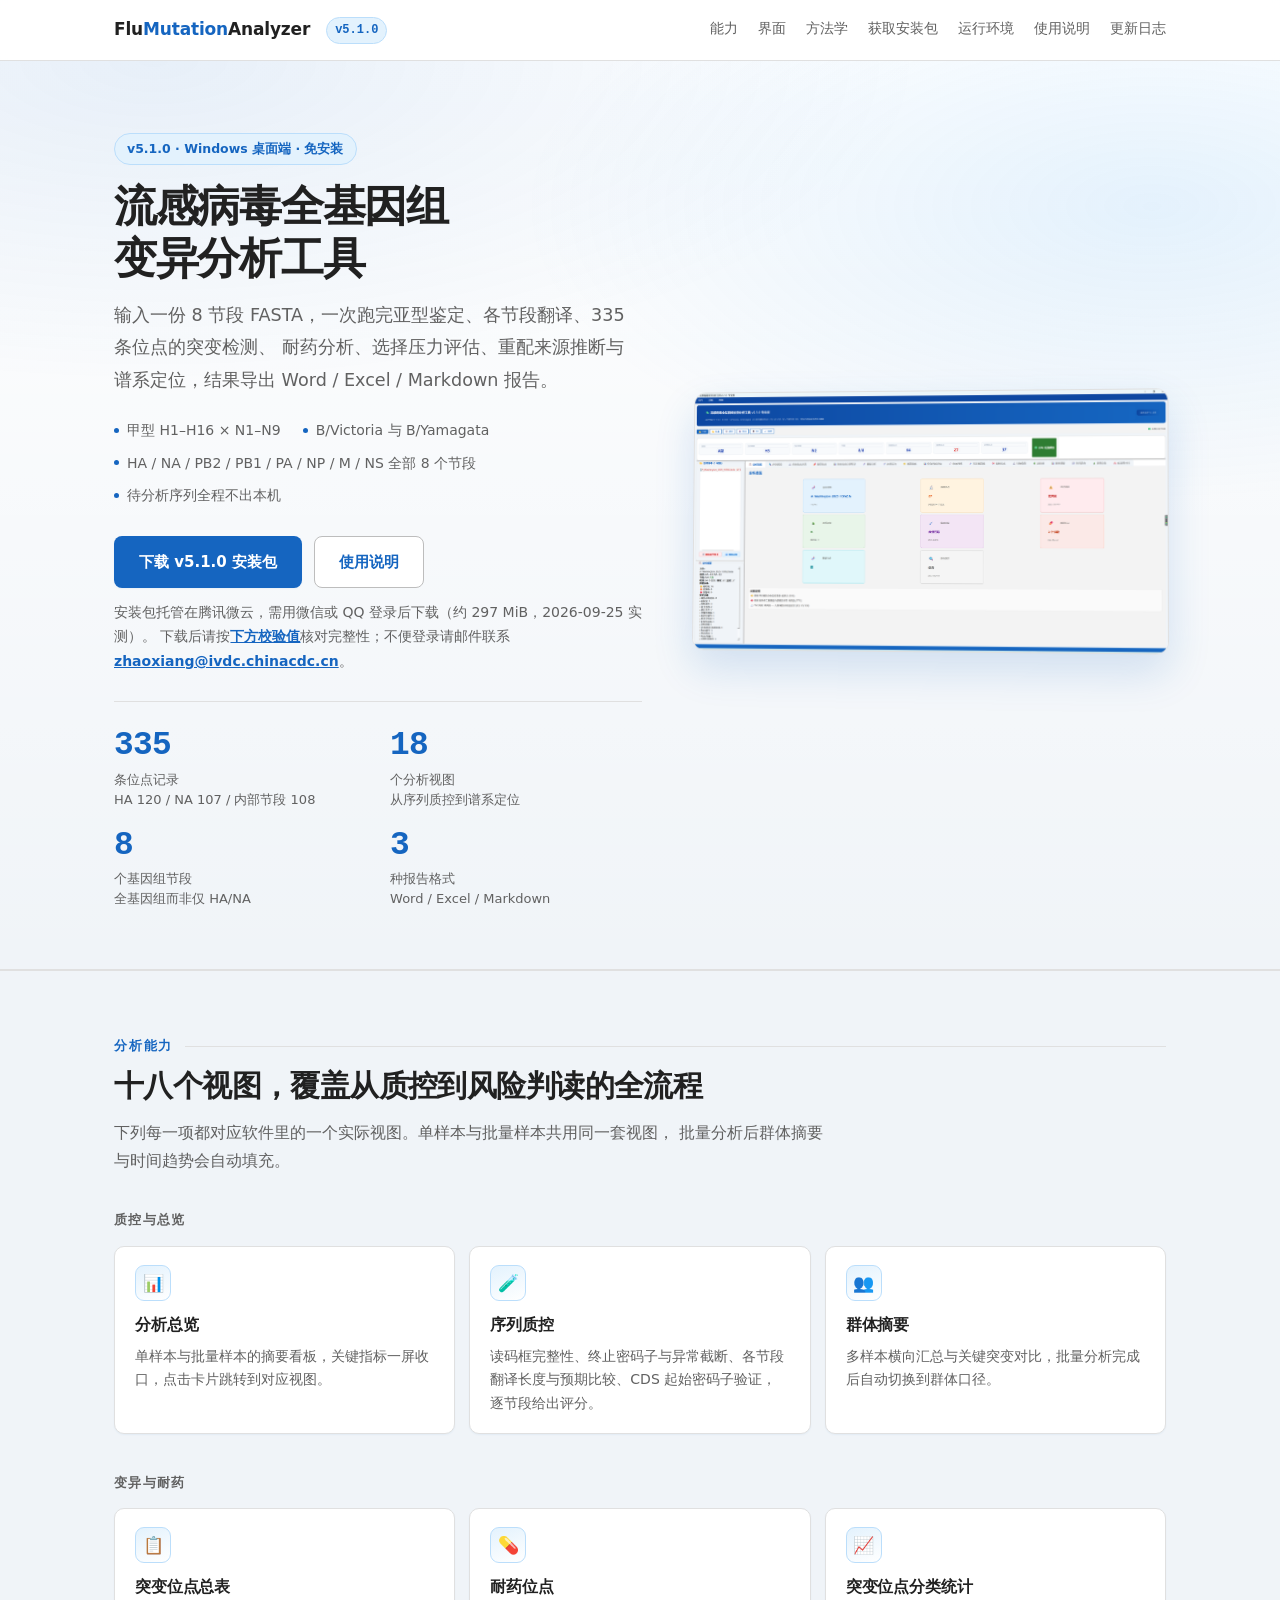
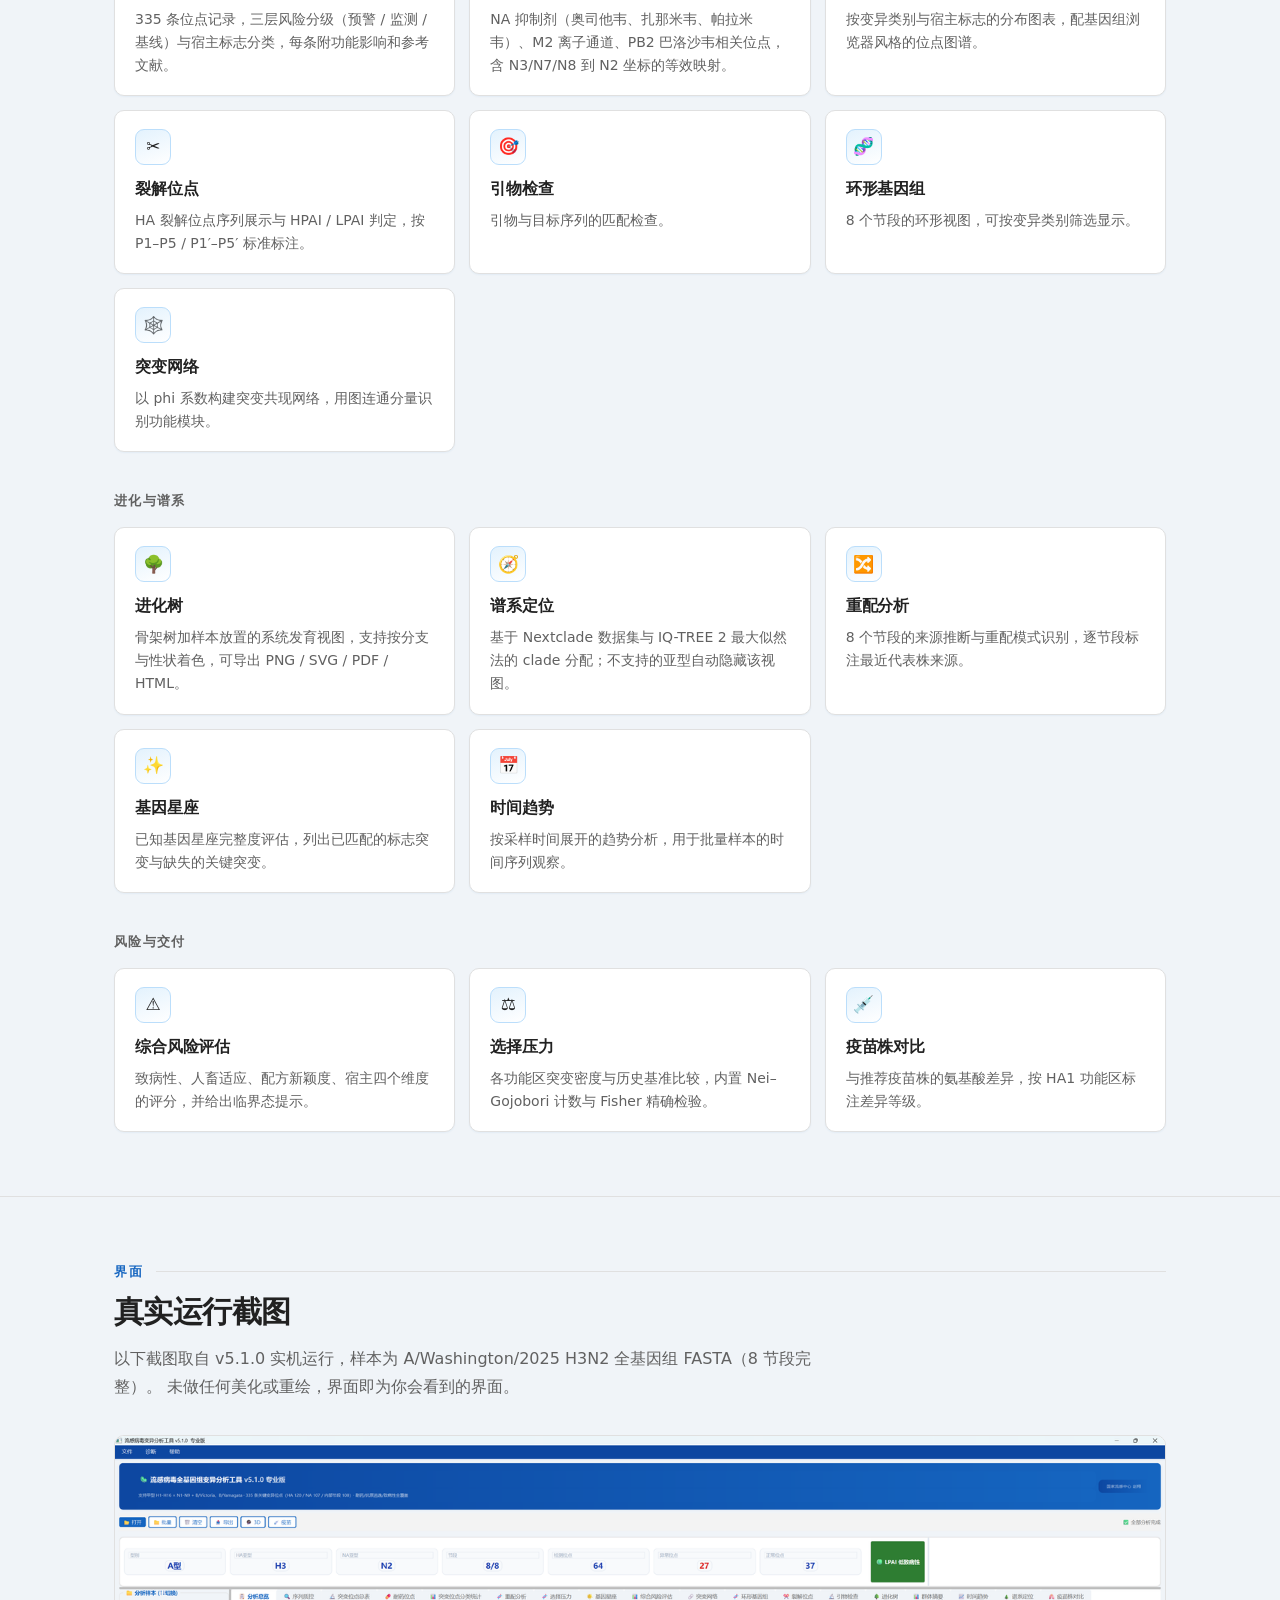
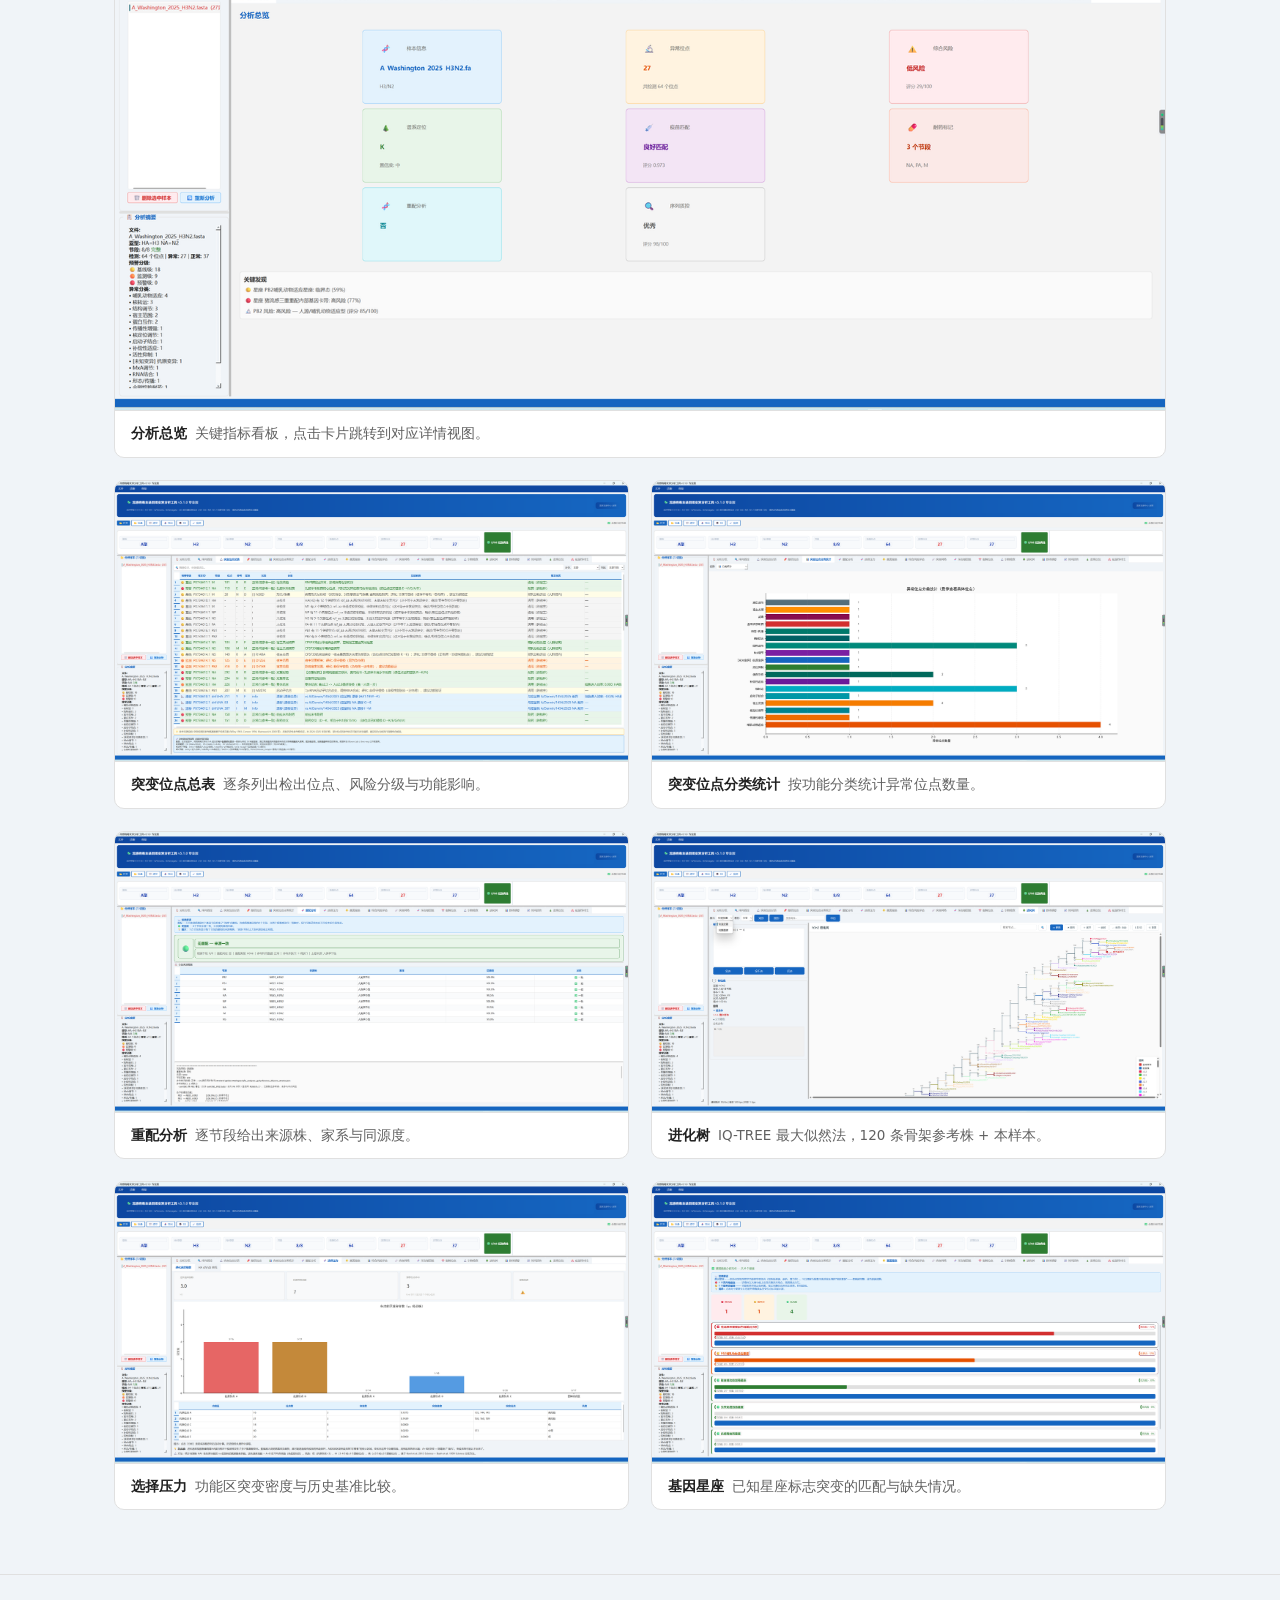
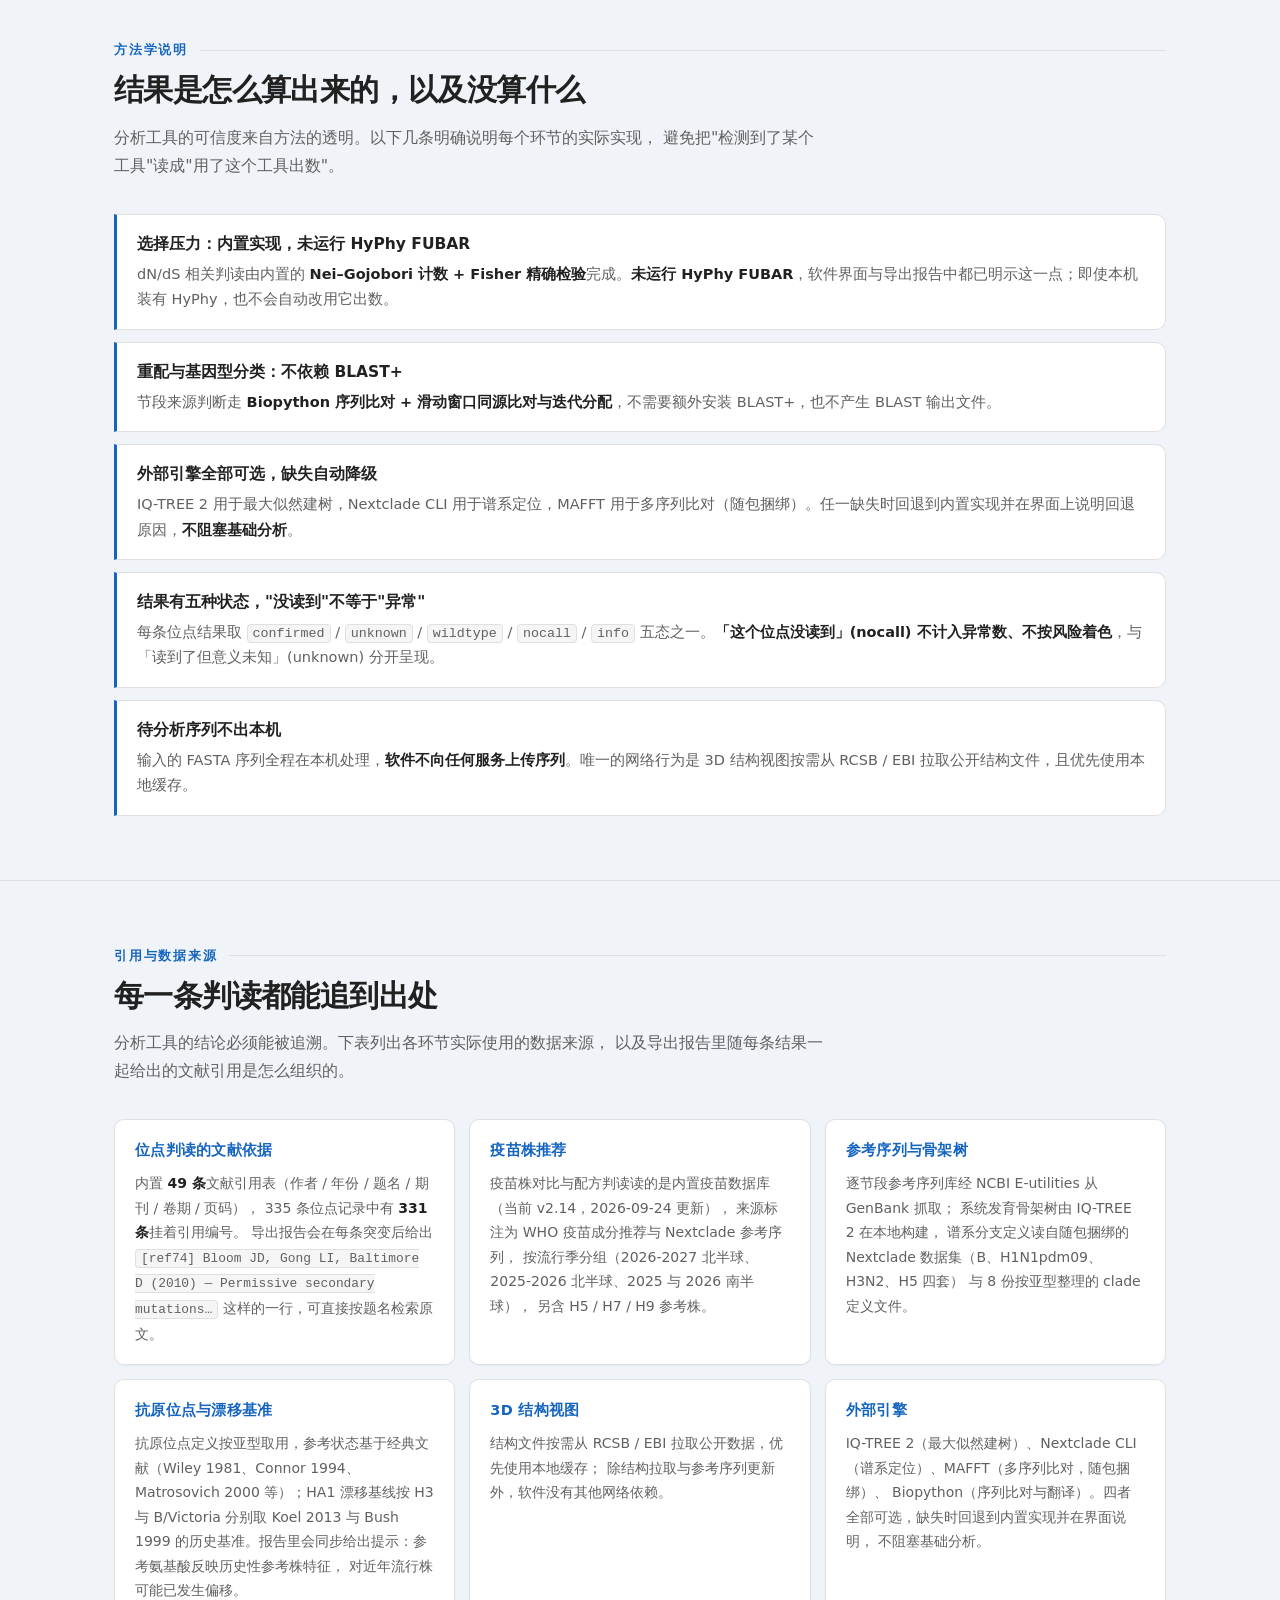
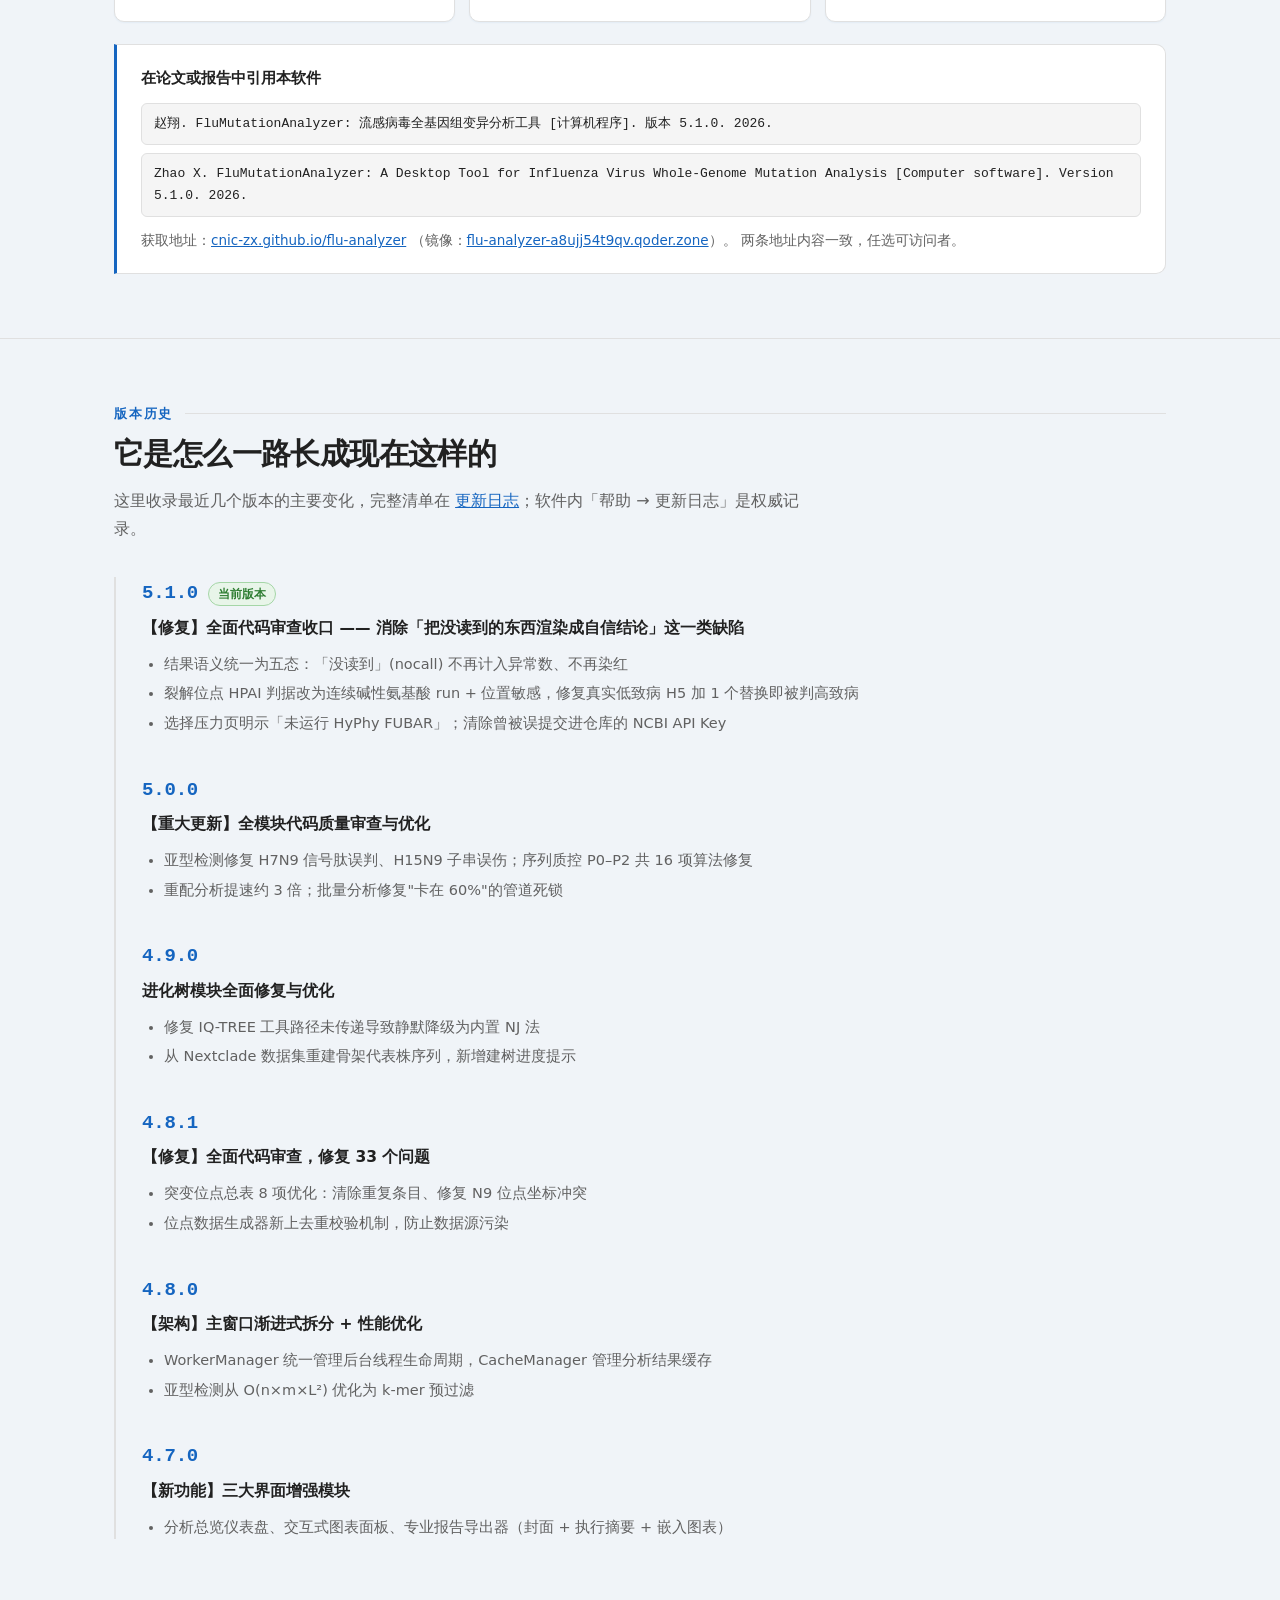
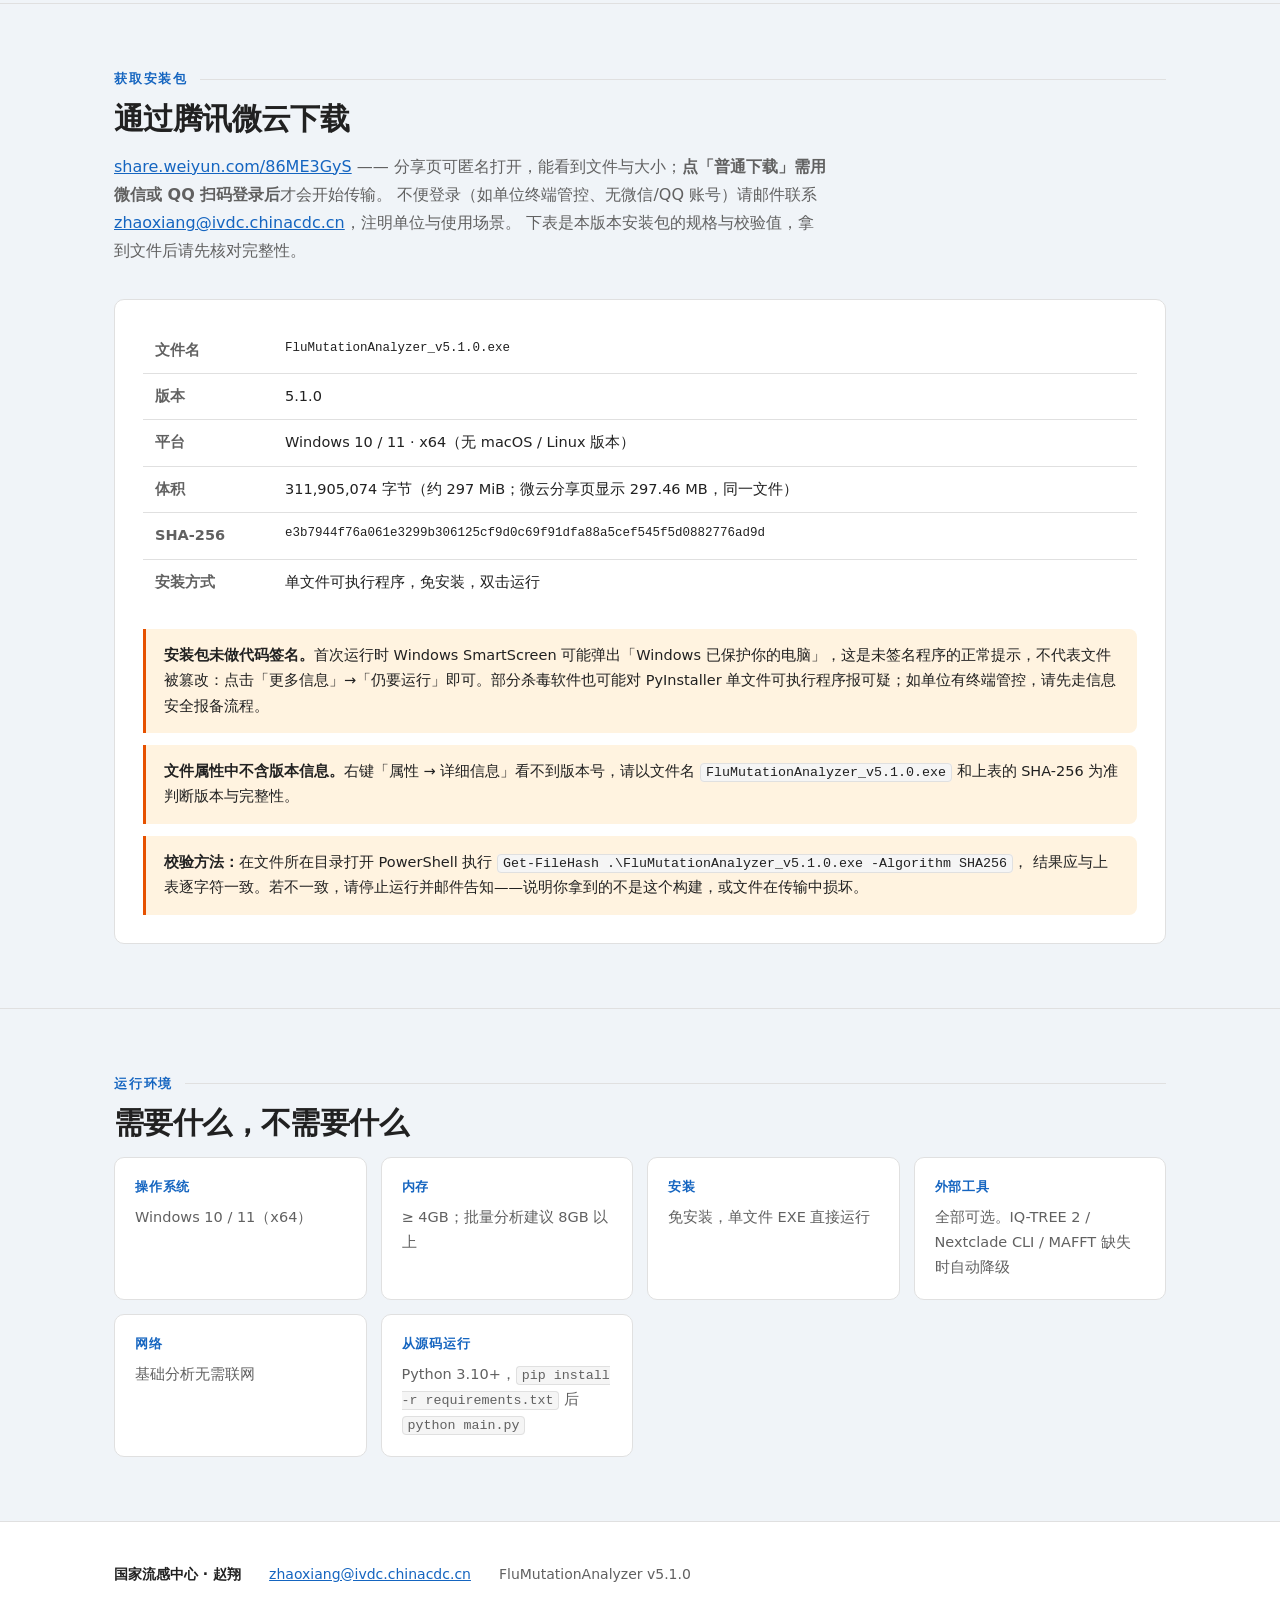
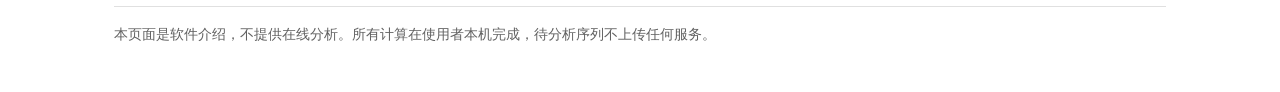
==== commit e46b1604: "下载区接入微云分享链接，并如实标注"需微信/QQ 登录后下载" 2026-09-25 实机测过：分享页匿名可开、能看到文件名与 297.46 MB， 但点「普通下载」弹出微信扫码框，全程不发下载请求。" ====
--- a/index.html
+++ b/index.html
@@ -41,11 +41,13 @@
         <li>待分析序列全程不出本机</li>
       </ul>
       <div class="cta-row">
-        <a id="dl-link" class="btn btn-primary" href="#get" aria-disabled="true">下载链接即将发布</a>
+        <a id="dl-link" class="btn btn-primary" href="https://share.weiyun.com/86ME3GyS"
+           target="_blank" rel="noopener">下载 v5.1.0 安装包</a>
         <a class="btn btn-ghost" href="guide.html">使用说明</a>
       </div>
       <p class="cta-note">
-        如需安装包，请邮件联系
+        安装包托管在腾讯微云，需用微信或 QQ 登录后下载（约 297 MiB，2026-09-25 实测）。
+        下载后请按<a href="#get">下方校验值</a>核对完整性；不便登录请邮件联系
         <a href="mailto:zhaoxiang@ivdc.chinacdc.cn">zhaoxiang@ivdc.chinacdc.cn</a>。
       </p>
       <dl class="hero-stats">
@@ -325,11 +327,13 @@
 <section id="get">
   <div class="wrap">
     <p class="eyebrow">获取安装包</p>
-    <h2>下载链接即将发布</h2>
-    <p class="section-intro">
-      当前不提供直链。如需安装包，请邮件联系
-      <a href="mailto:zhaoxiang@ivdc.chinacdc.cn">zhaoxiang@ivdc.chinacdc.cn</a>，
-      注明单位与使用场景。以下是本版本安装包的完整规格与校验值，收到文件后可据此自查完整性。
+    <h2>通过腾讯微云下载</h2>
+    <p class="section-intro">
+      <a href="https://share.weiyun.com/86ME3GyS" target="_blank" rel="noopener">share.weiyun.com/86ME3GyS</a>
+      —— 分享页可匿名打开，能看到文件与大小；<strong>点「普通下载」需用微信或 QQ 扫码登录后</strong>才会开始传输。
+      不便登录（如单位终端管控、无微信/QQ 账号）请邮件联系
+      <a href="mailto:zhaoxiang@ivdc.chinacdc.cn">zhaoxiang@ivdc.chinacdc.cn</a>，注明单位与使用场景。
+      下表是本版本安装包的规格与校验值，拿到文件后请先核对完整性。
     </p>
 
     <div class="getbox">
@@ -339,7 +343,7 @@
           <tr><th scope="row">文件名</th><td class="mono">FluMutationAnalyzer_v5.1.0.exe</td></tr>
           <tr><th scope="row">版本</th><td>5.1.0</td></tr>
           <tr><th scope="row">平台</th><td>Windows 10 / 11 · x64（无 macOS / Linux 版本）</td></tr>
-          <tr><th scope="row">体积</th><td>311,905,074 字节（约 297 MiB）</td></tr>
+          <tr><th scope="row">体积</th><td>311,905,074 字节（约 297 MiB；微云分享页显示 297.46 MB，同一文件）</td></tr>
           <tr><th scope="row">SHA-256</th><td class="mono">e3b7944f76a061e3299b306125cf9d0c69f91dfa88a5cef545f5d0882776ad9d</td></tr>
           <tr><th scope="row">安装方式</th><td>单文件可执行程序，免安装，双击运行</td></tr>
         </tbody>
@@ -354,7 +358,7 @@
       <div class="notice">
         <p><strong>校验方法：</strong>在文件所在目录打开 PowerShell 执行
         <code>Get-FileHash .\FluMutationAnalyzer_v5.1.0.exe -Algorithm SHA256</code>，
-        结果应与上表逐字符一致。</p>
+        结果应与上表逐字符一致。若不一致，请停止运行并邮件告知——说明你拿到的不是这个构建，或文件在传输中损坏。</p>
       </div>
     </div>
   </div>
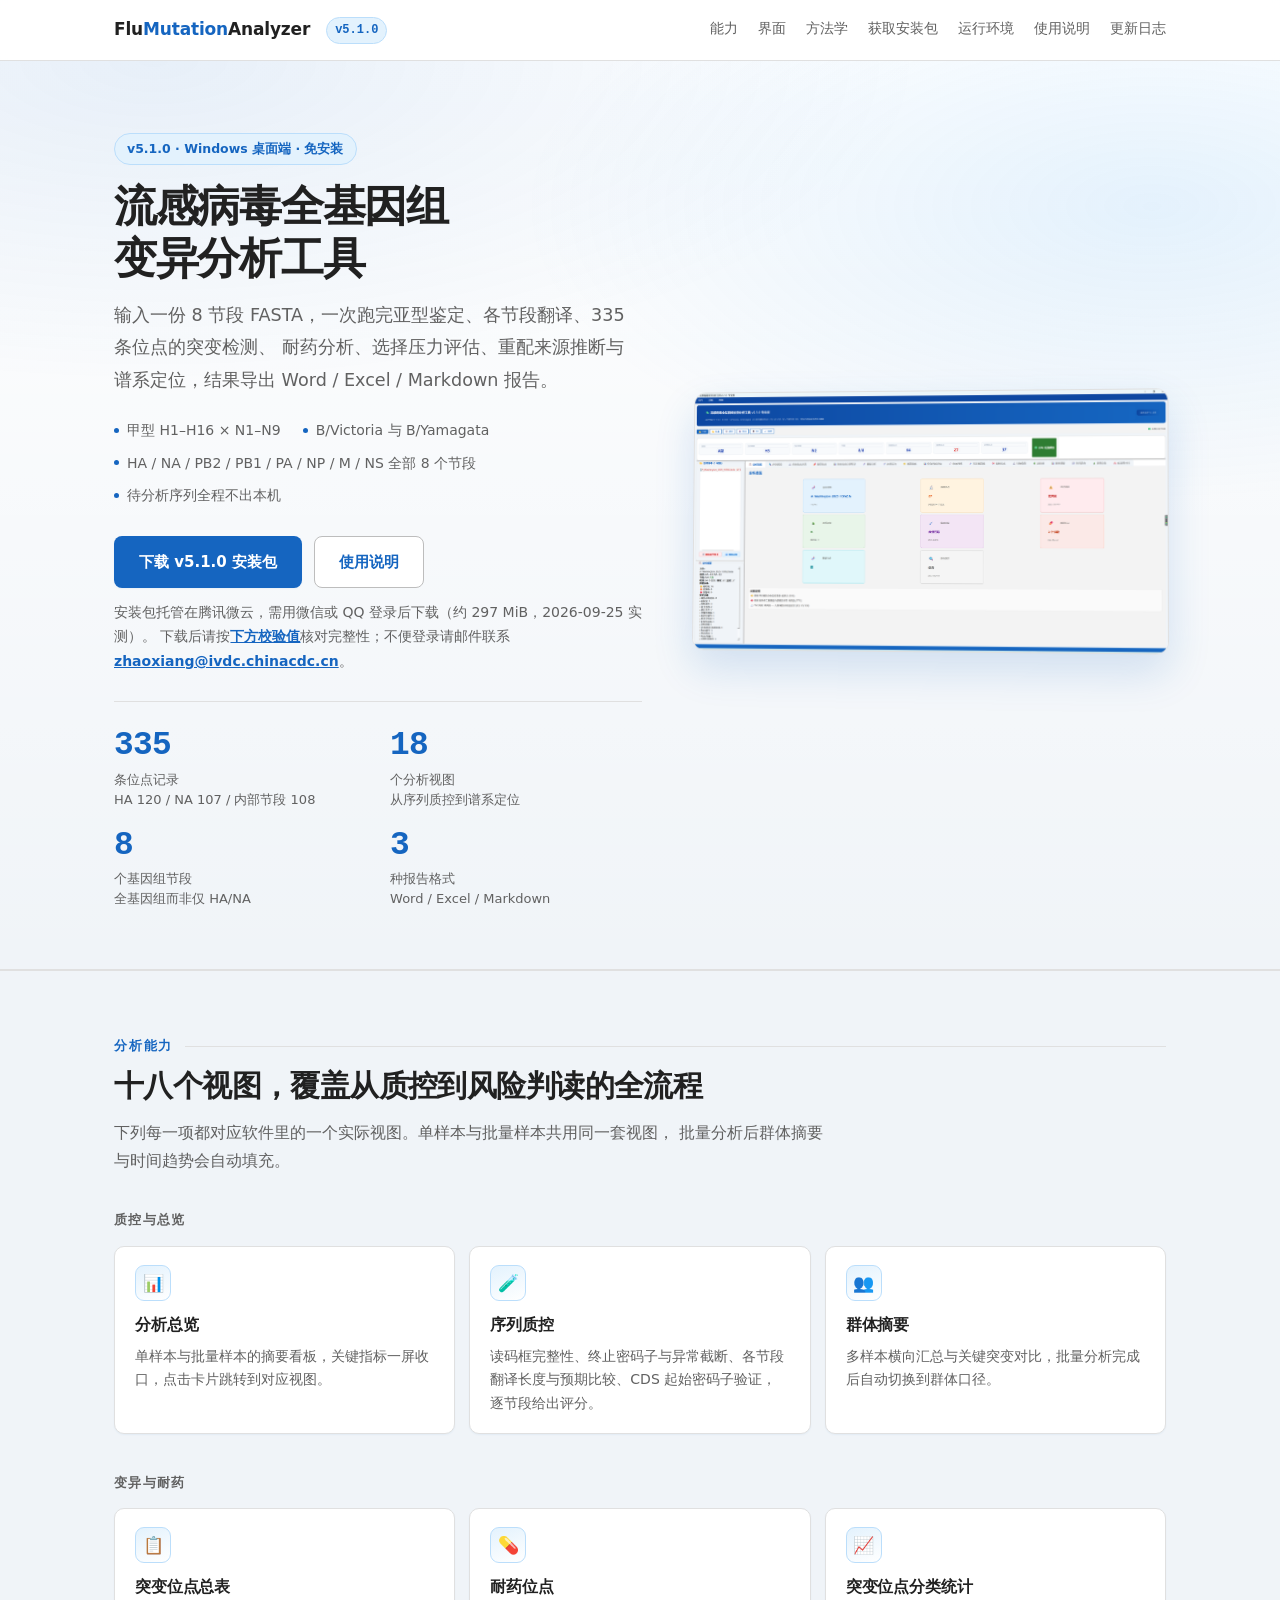
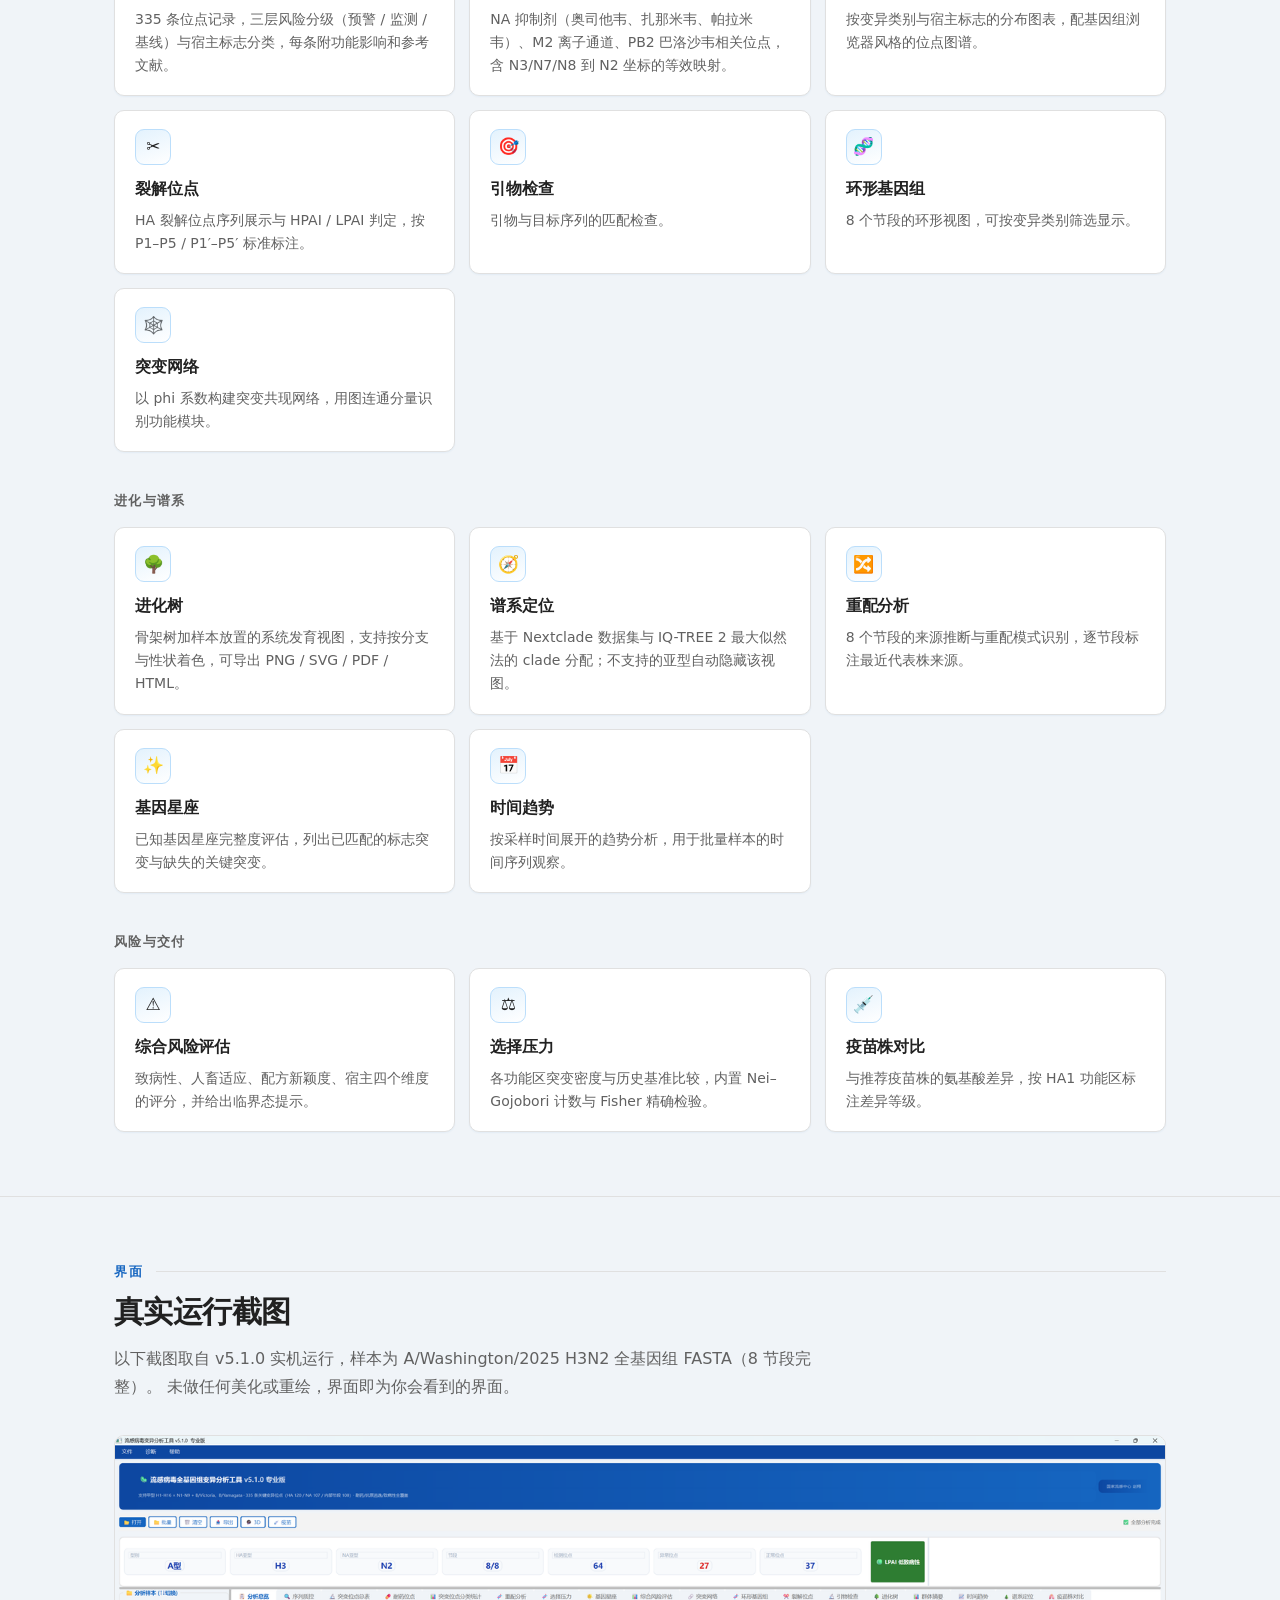
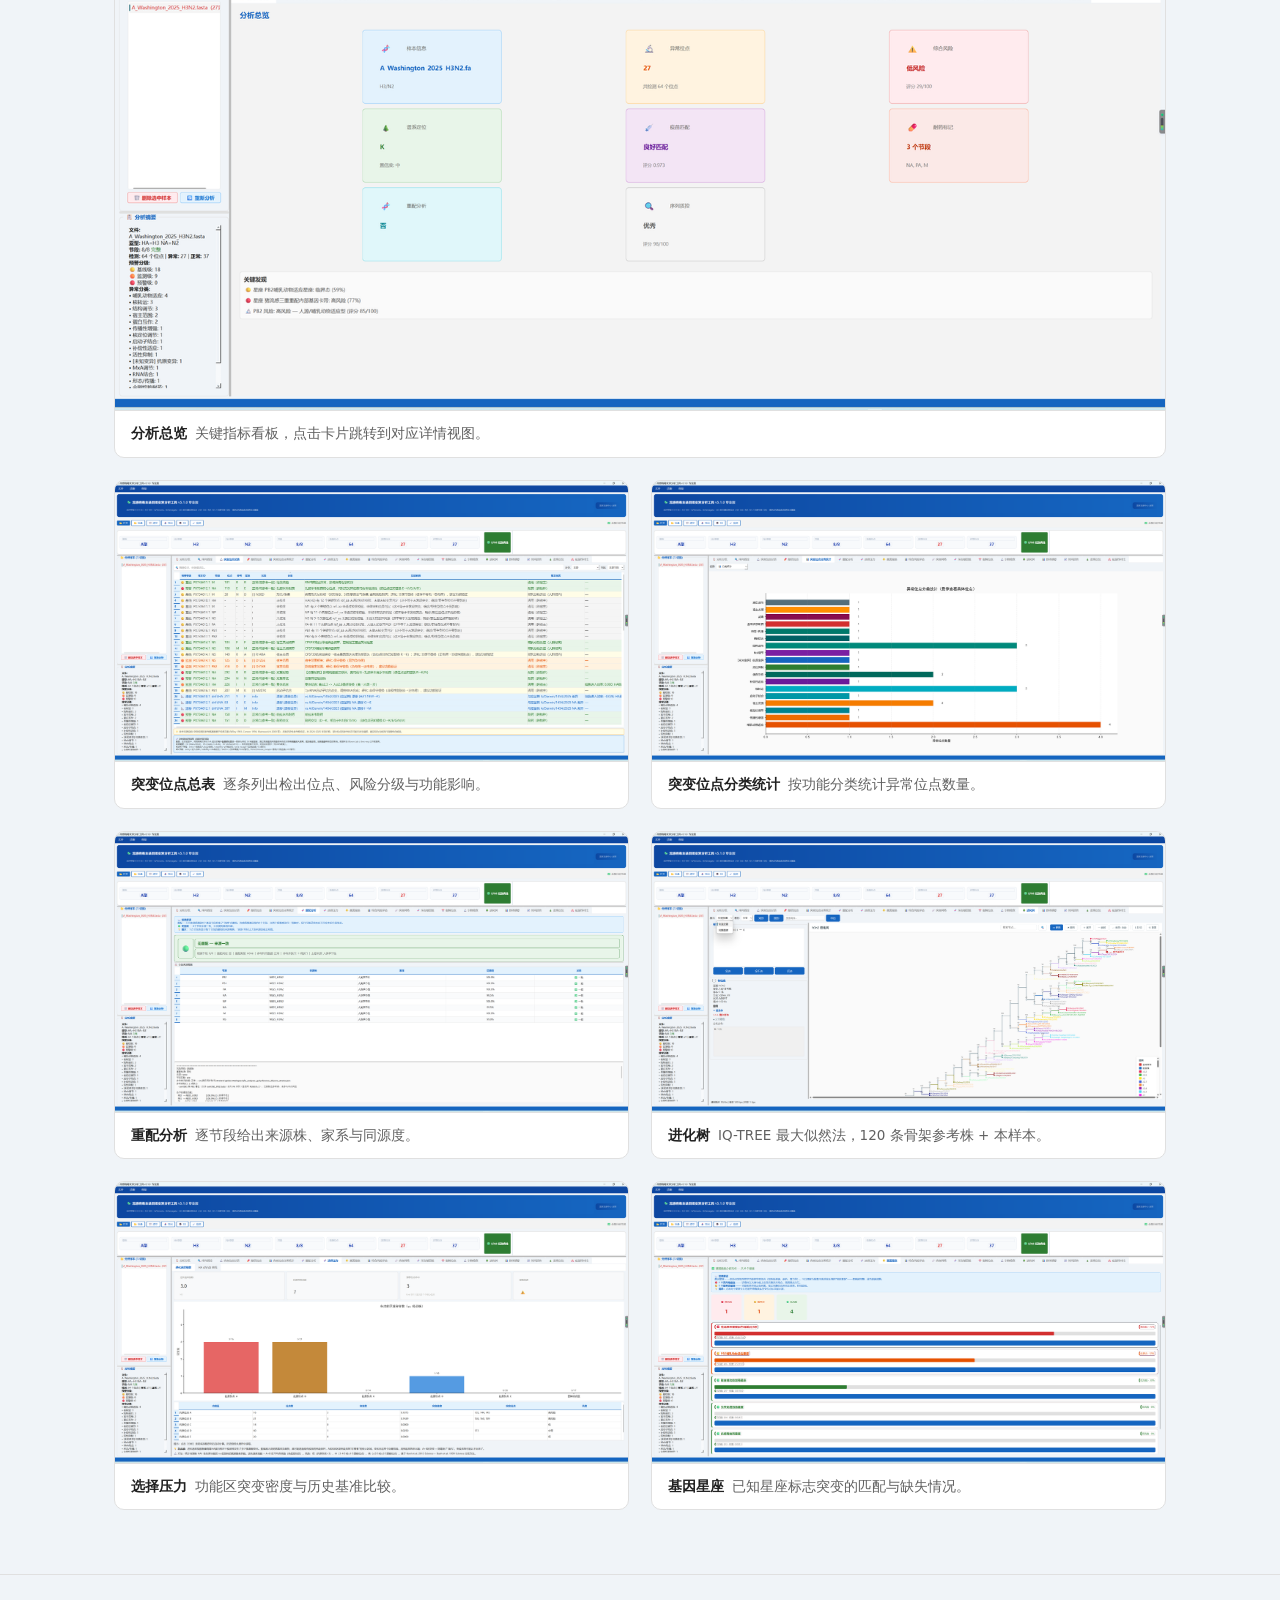
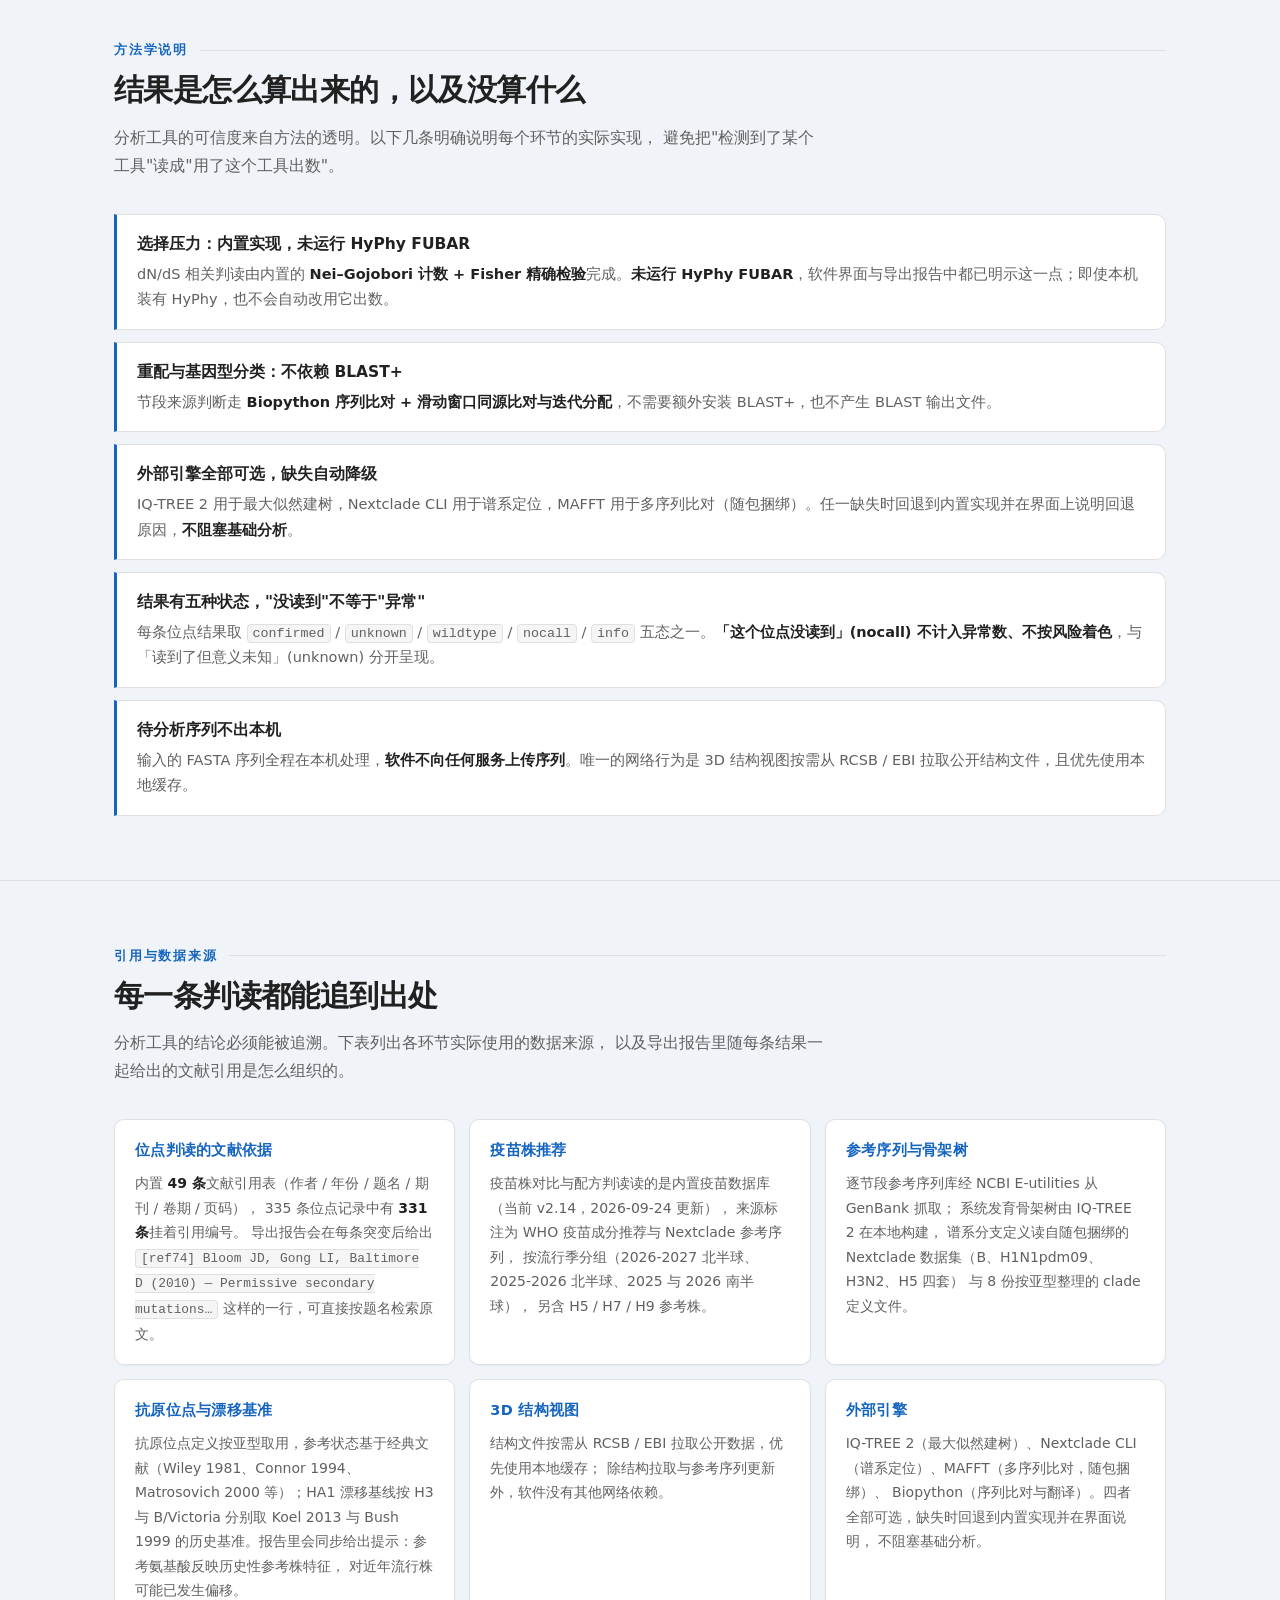
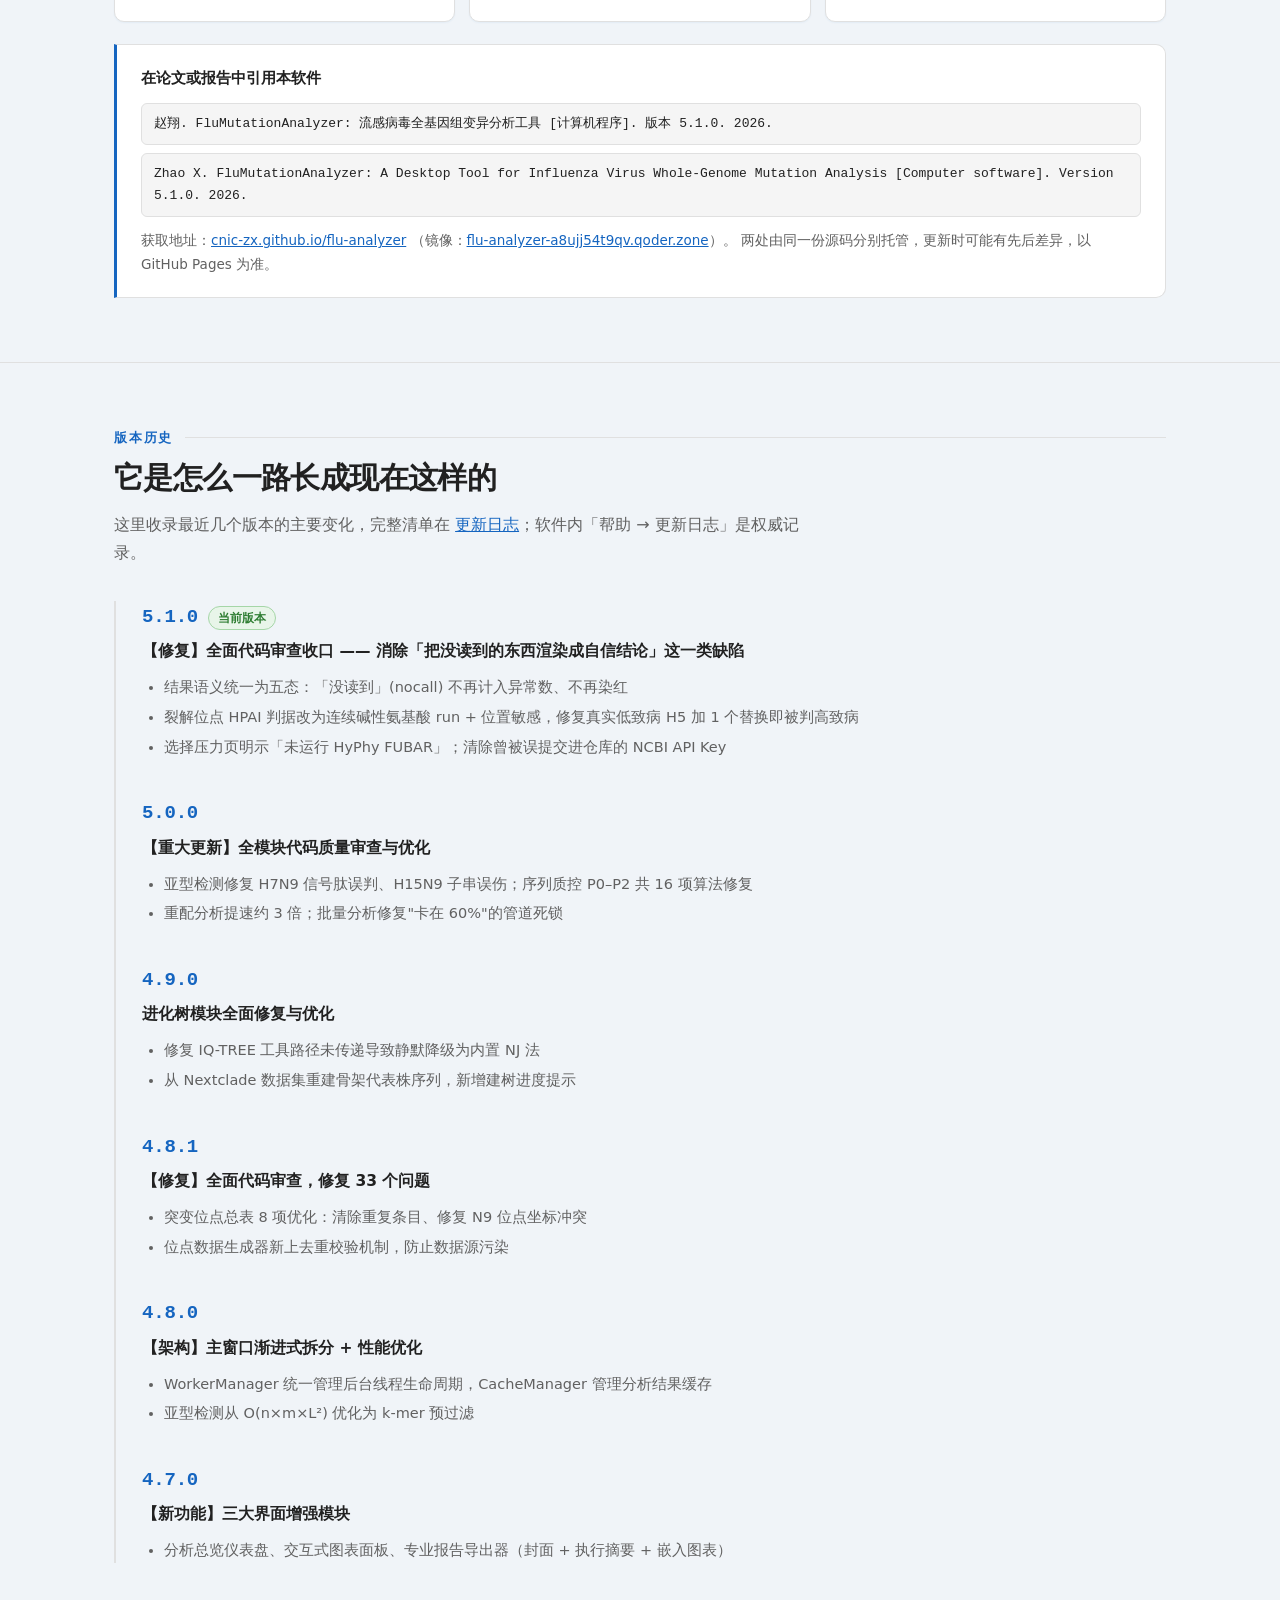
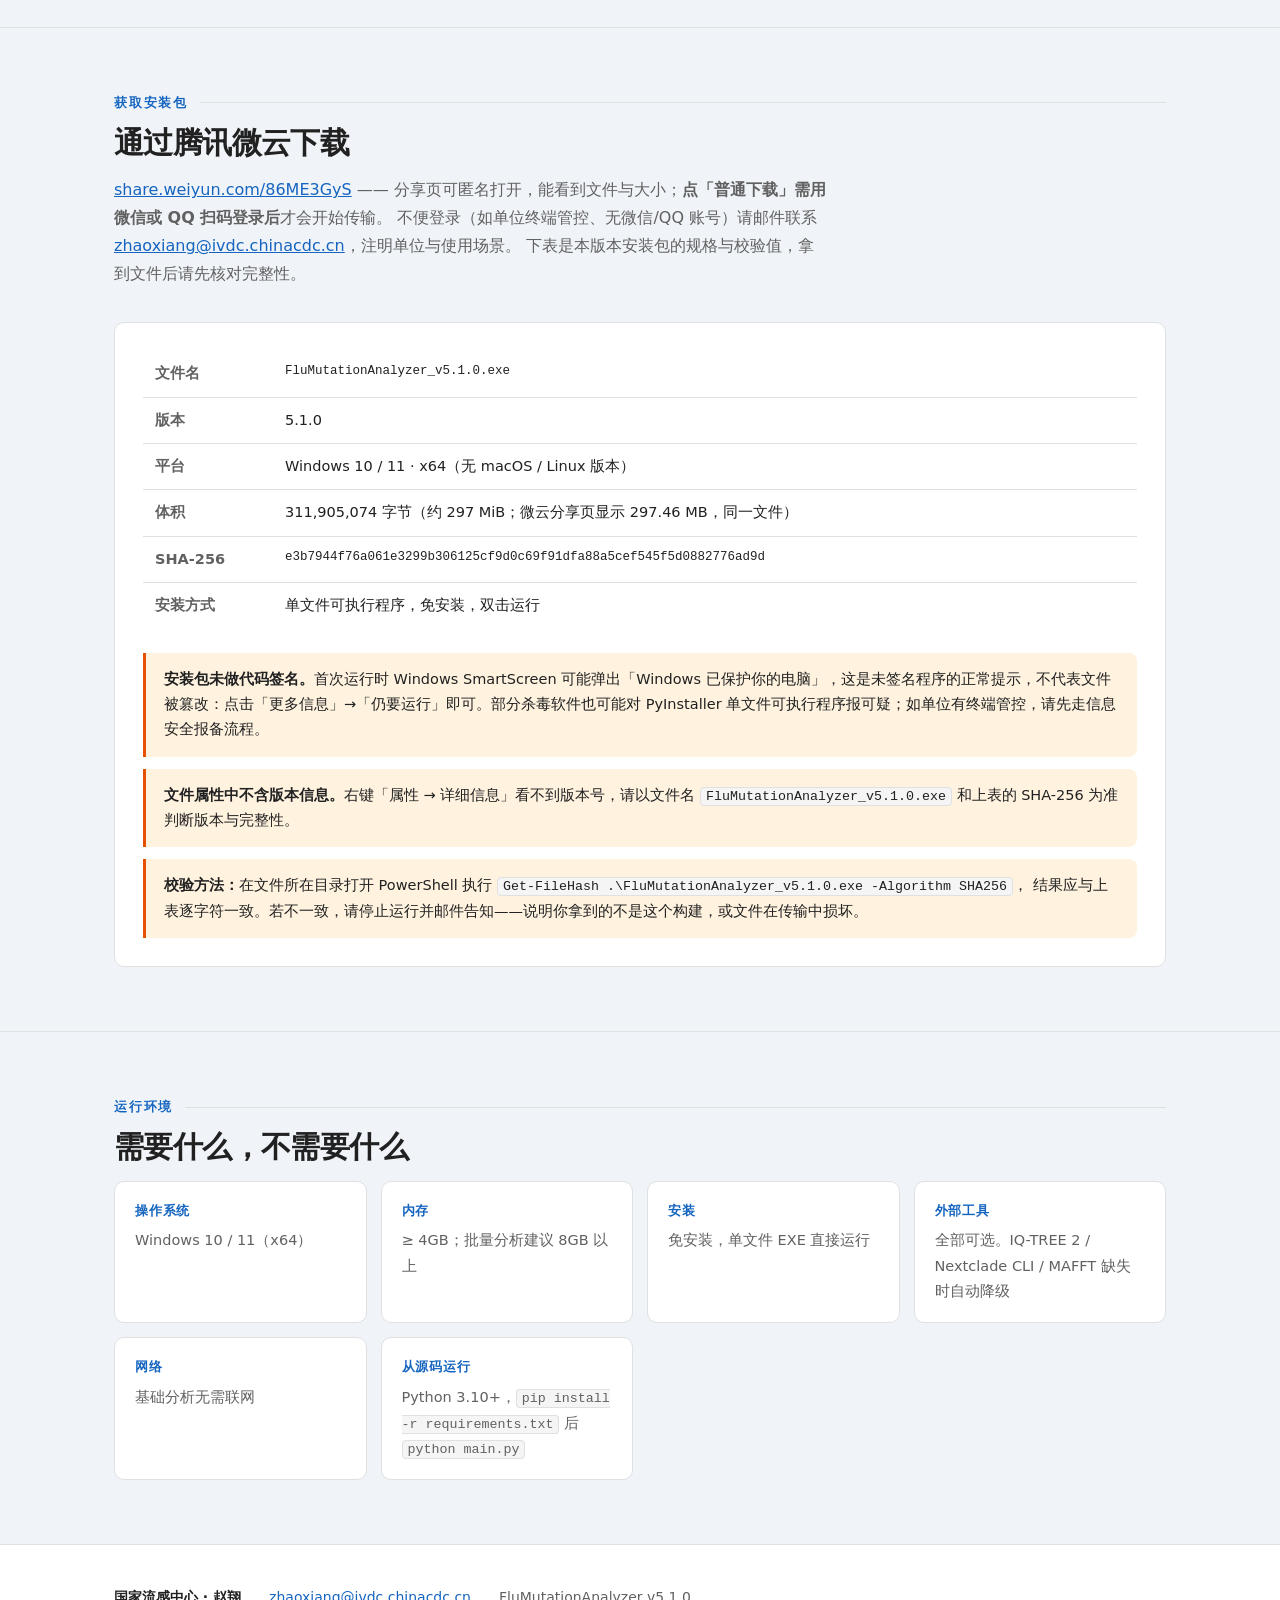
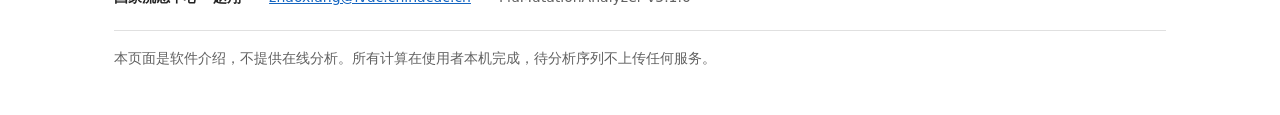
==== commit 32ceb315: "镜像说明改为「以 GitHub Pages 为准」：Qoder 侧重新打包连续返回服务不可用，两站内容有先后差异，不能写「内容一致」" ====
--- a/index.html
+++ b/index.html
@@ -256,7 +256,7 @@
       <p class="cite-note">
         获取地址：<a href="https://cnic-zx.github.io/flu-analyzer/">cnic-zx.github.io/flu-analyzer</a>
         （镜像：<a href="https://flu-analyzer-a8ujj54t9qv.qoder.zone">flu-analyzer-a8ujj54t9qv.qoder.zone</a>）。
-        两条地址内容一致，任选可访问者。
+        两处由同一份源码分别托管，更新时可能有先后差异，以 GitHub Pages 为准。
       </p>
     </div>
   </div>
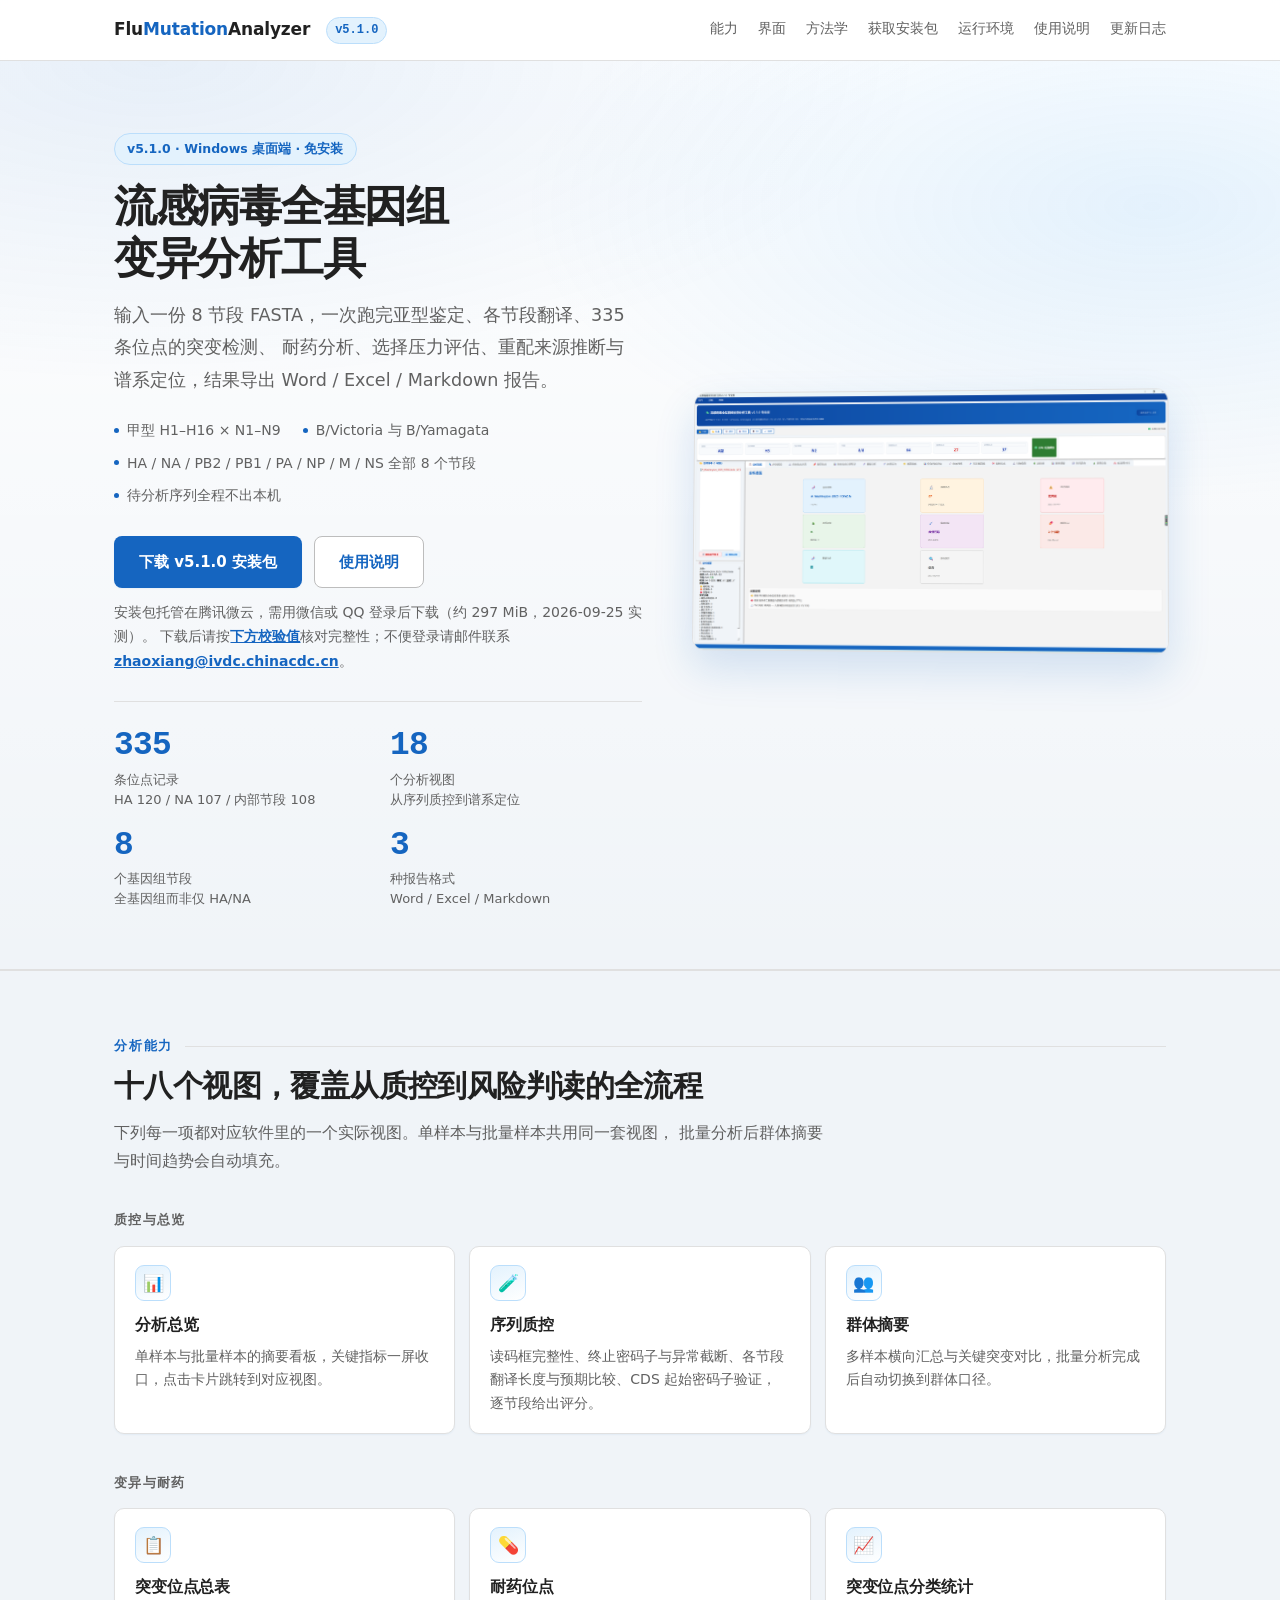
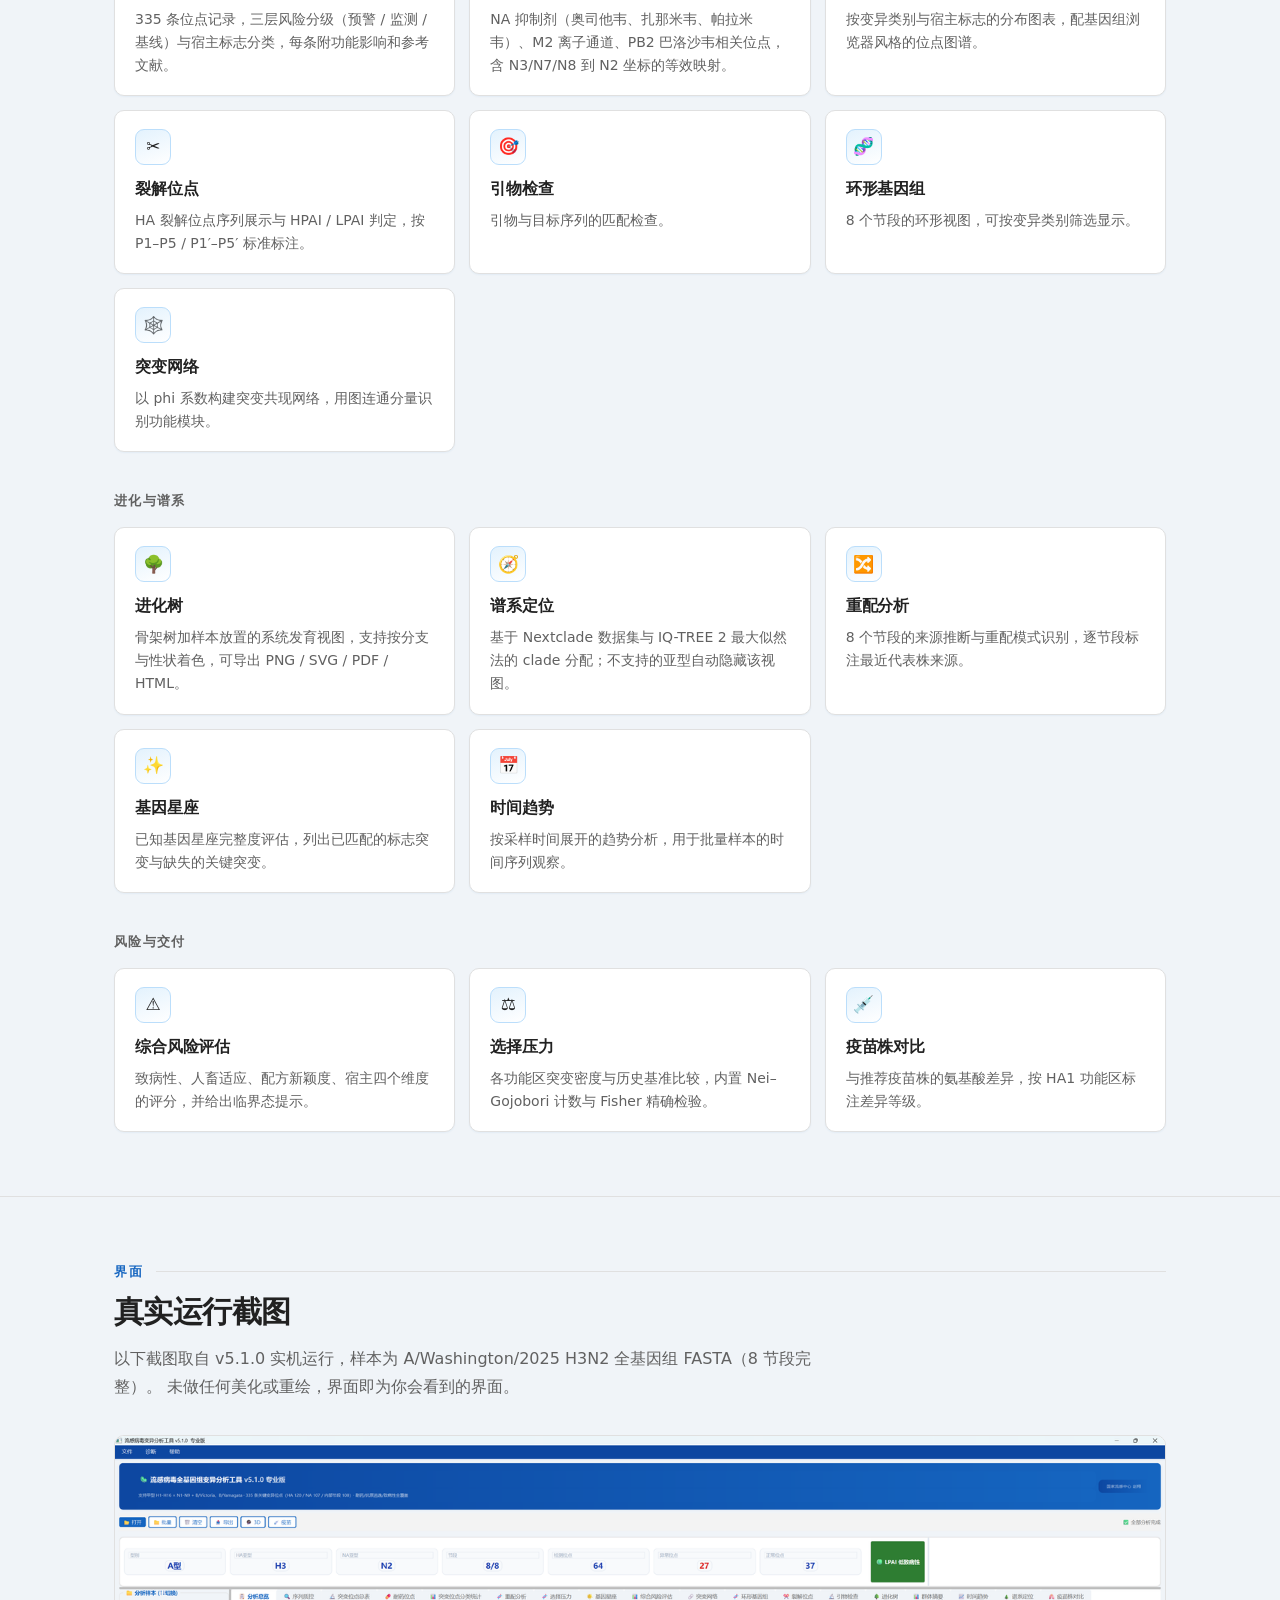
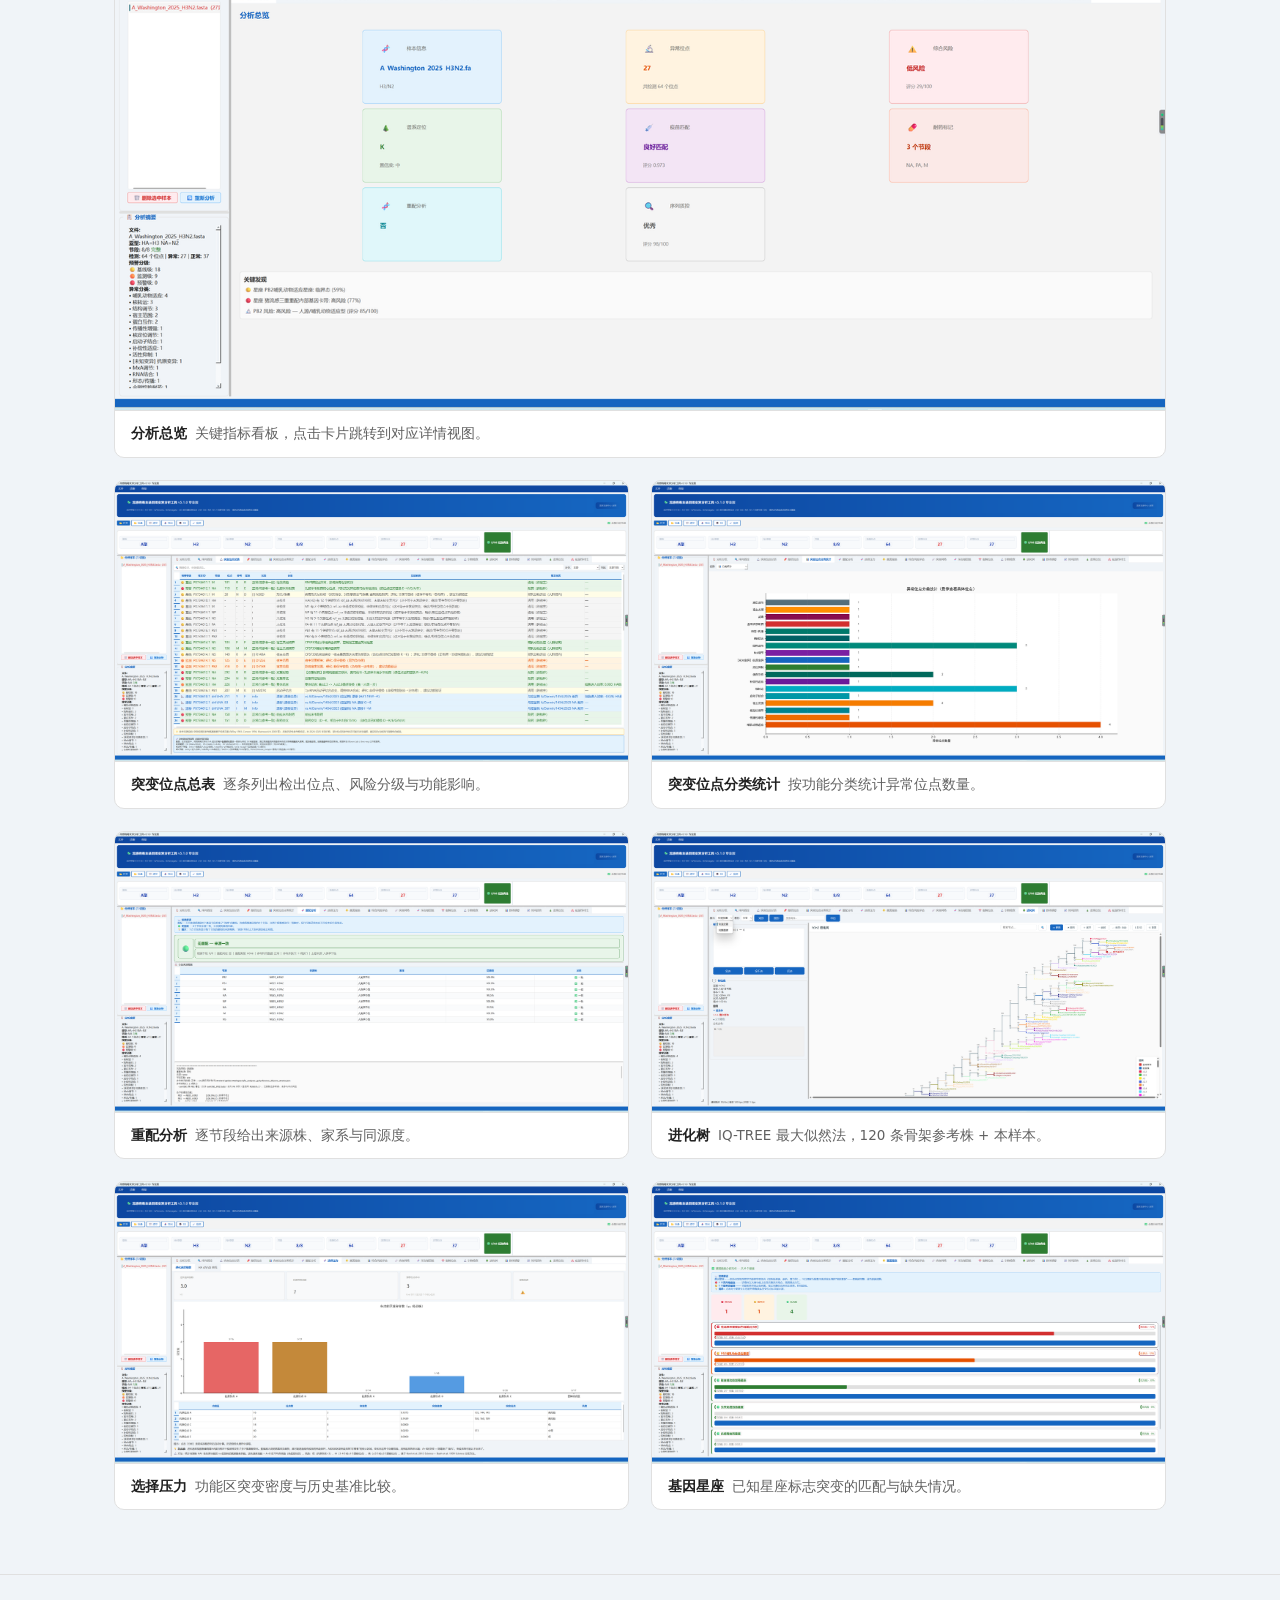
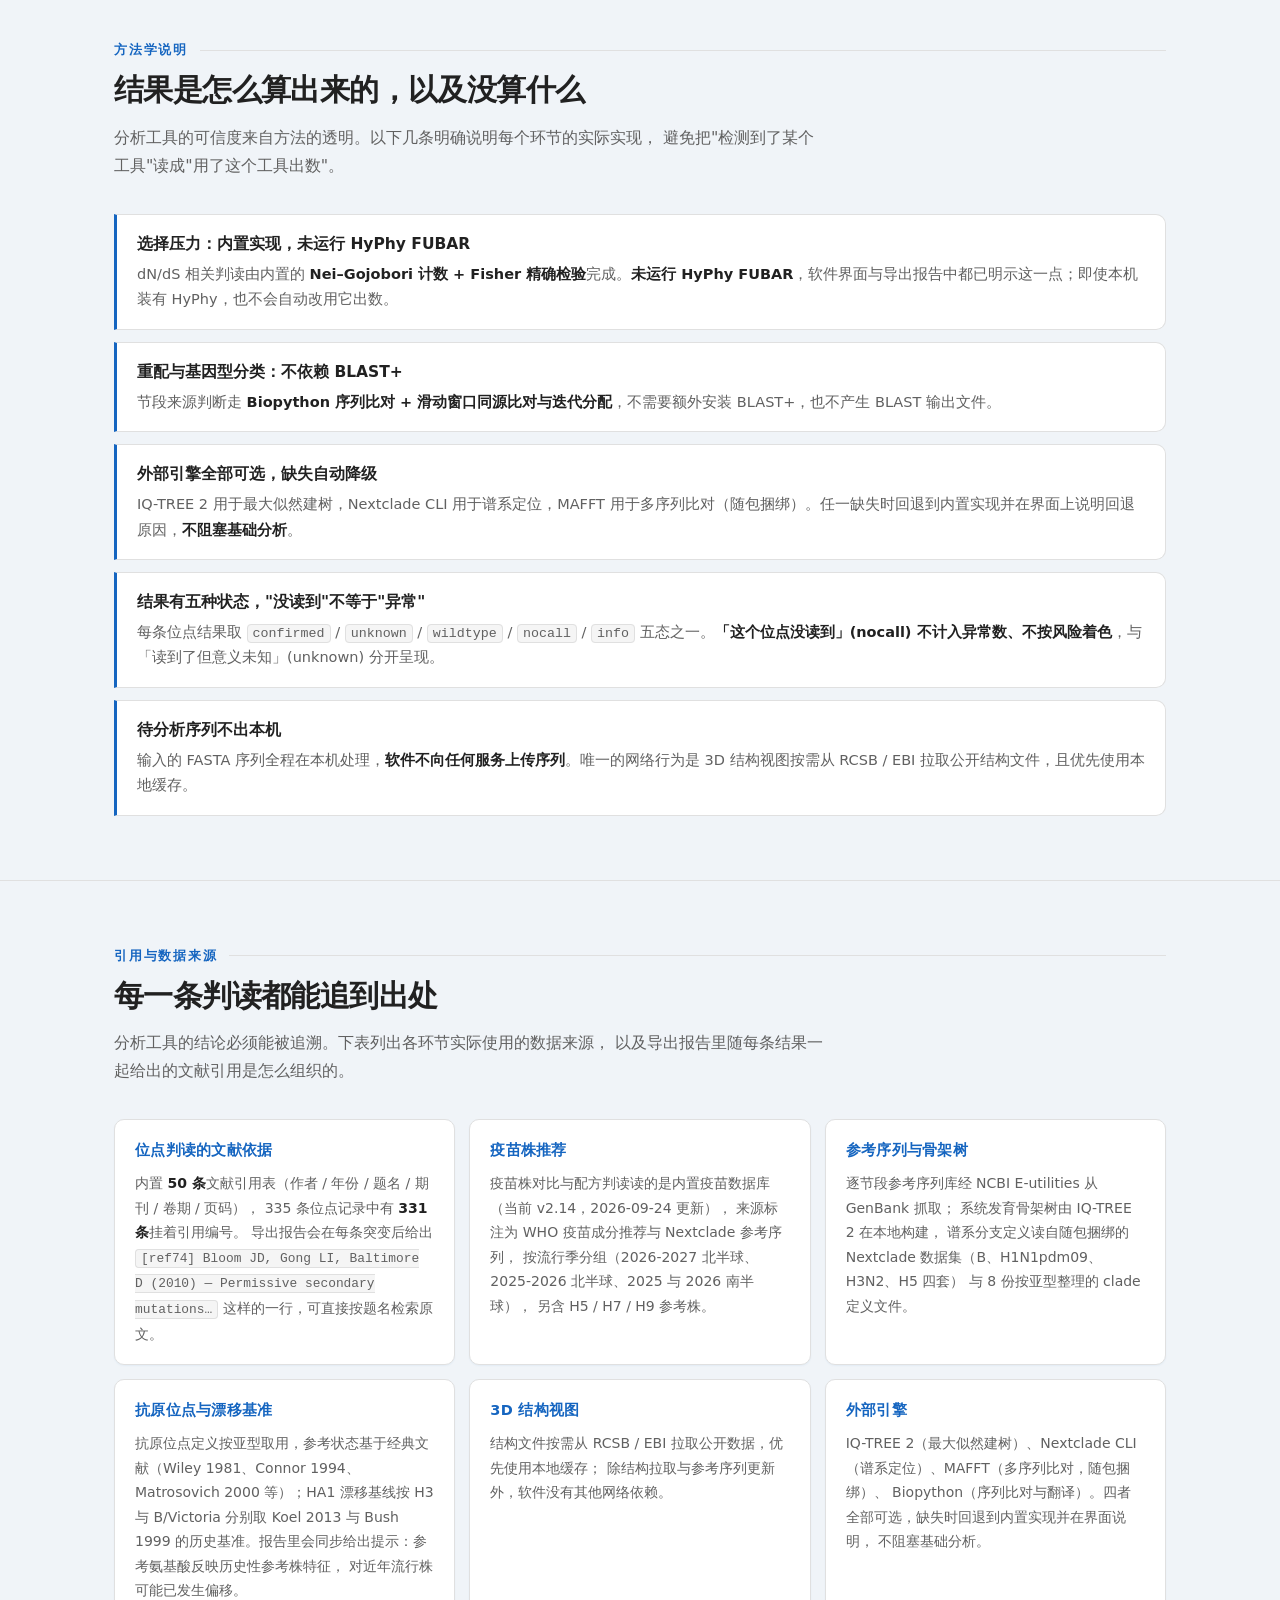
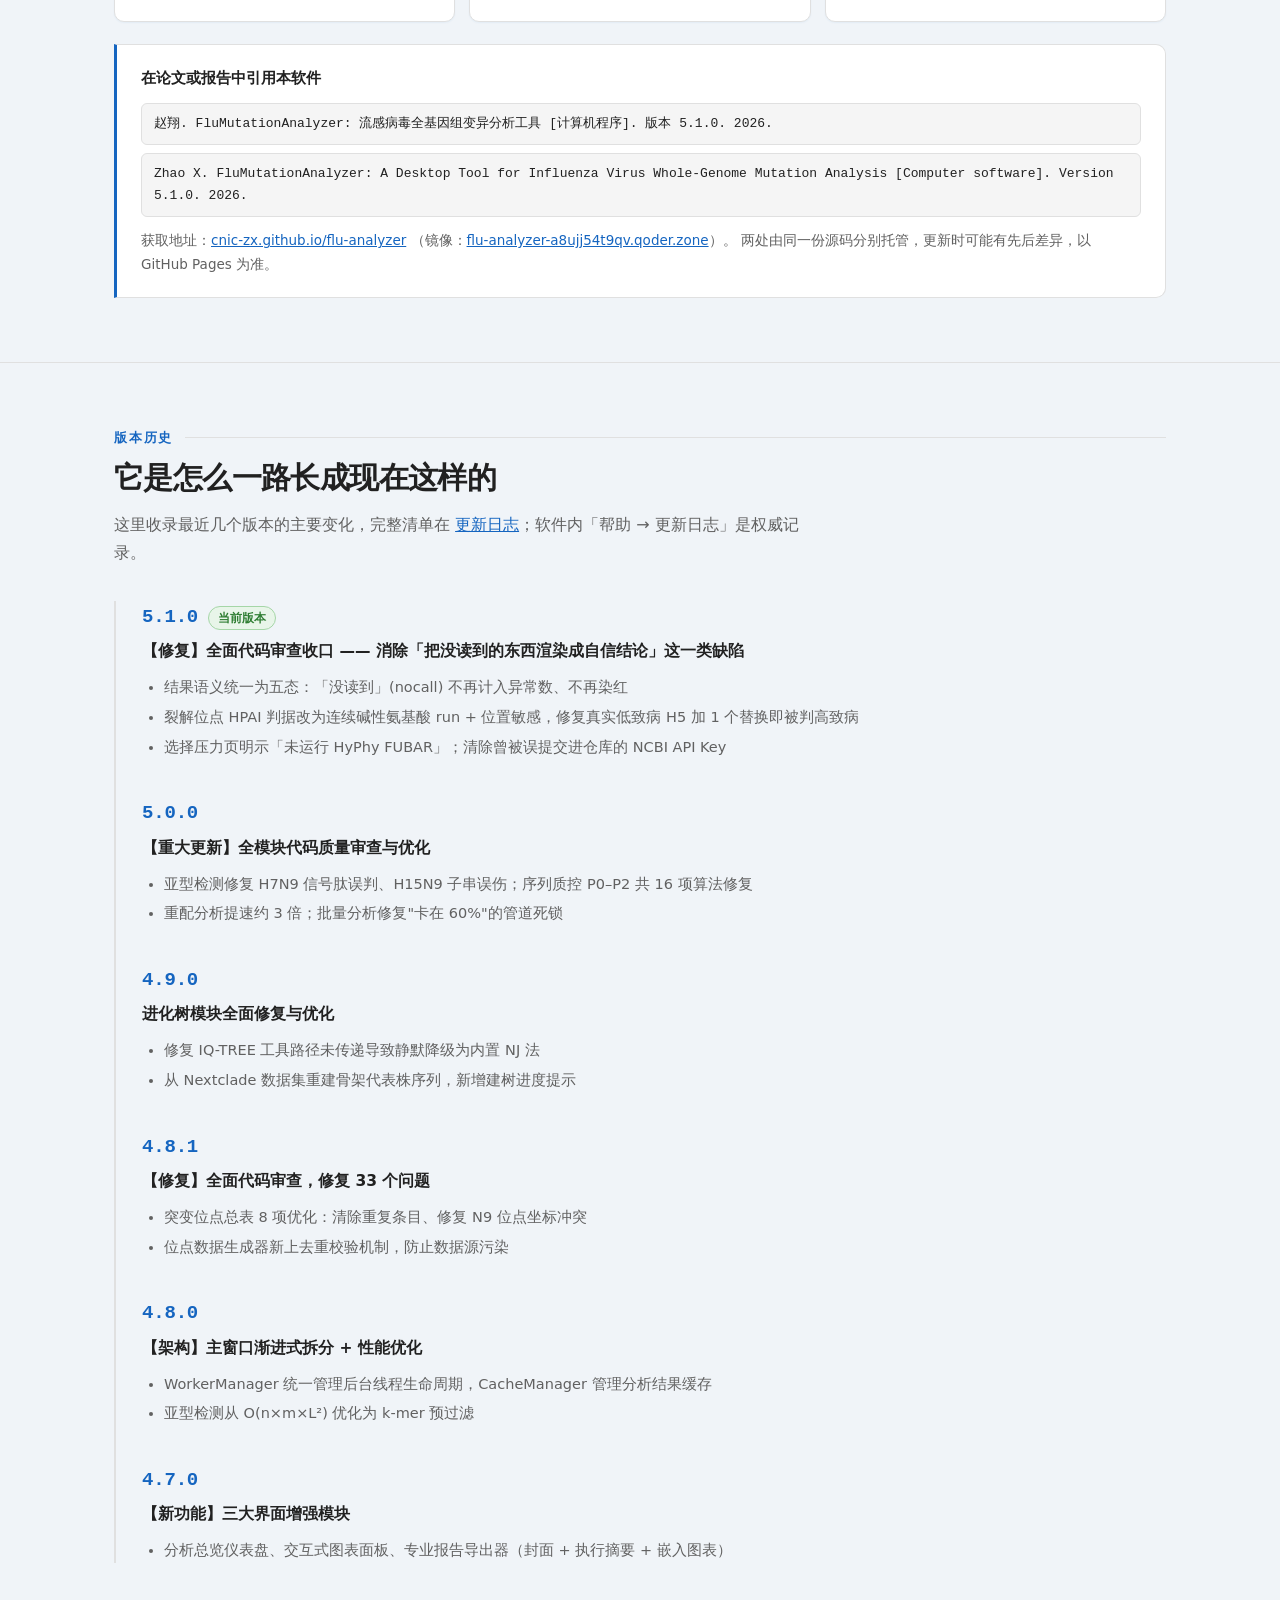
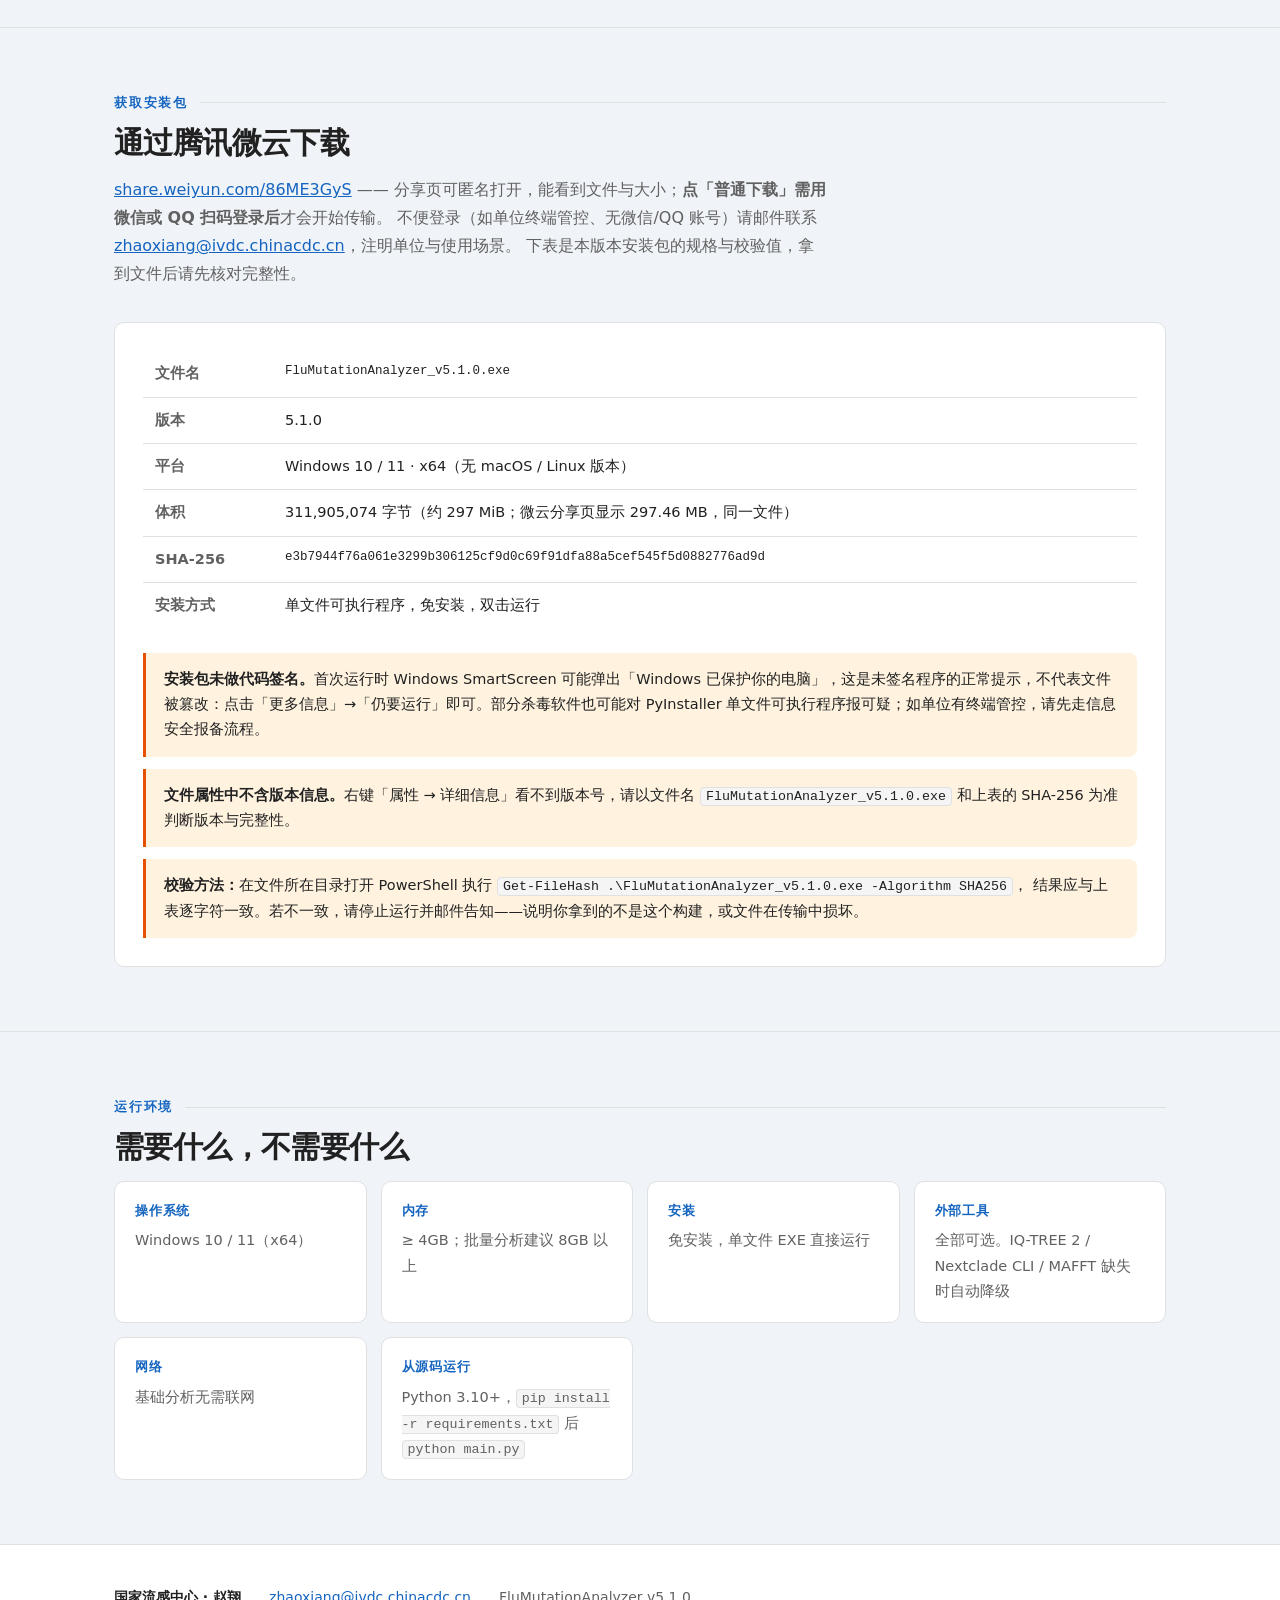
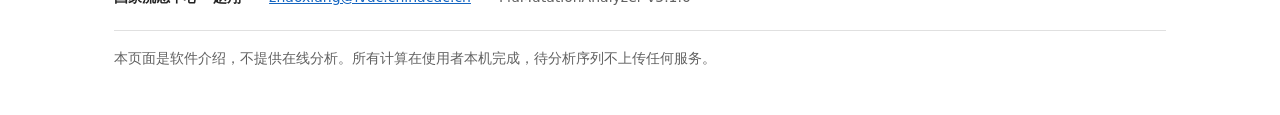
==== commit 9ba5fb5a: "docs: 内置文献表 49 -> 50 条（ref78 Imai 2012 随 ref64 收口落地）" ====
--- a/index.html
+++ b/index.html
@@ -1,394 +1,394 @@
-<!DOCTYPE html>
-<html lang="zh-CN">
-<head>
-<meta charset="utf-8">
-<meta name="viewport" content="width=device-width, initial-scale=1">
-<title>FluMutationAnalyzer — 流感病毒全基因组变异分析工具</title>
-<meta name="description" content="FluMutationAnalyzer 是面向流感病毒全基因组序列的 Windows 桌面端分析工具：亚型鉴定、8 节段翻译、335 条位点突变检测、耐药分析、重配来源推断、谱系定位与风险评估，结果可导出 Word / Excel / Markdown 报告。">
-<link rel="stylesheet" href="assets/css/site.css">
-</head>
-<body>
-
-<header class="masthead">
-  <div class="wrap">
-    <a class="wordmark" href="#">Flu<span>Mutation</span>Analyzer</a>
-    <span class="chip">v5.1.0</span>
-    <nav aria-label="页面导航">
-      <a href="#capabilities">能力</a>
-      <a href="#shots">界面</a>
-      <a href="#method">方法学</a>
-      <a href="#get">获取安装包</a>
-      <a href="#requirements">运行环境</a>
-      <a href="guide.html">使用说明</a>
-      <a href="changelog.html">更新日志</a>
-    </nav>
-  </div>
-</header>
-
-<section class="hero">
-  <div class="wrap hero-grid">
-    <div class="hero-copy">
-      <span class="badge">v5.1.0 · Windows 桌面端 · 免安装</span>
-      <h1>流感病毒全基因组<br>变异分析工具</h1>
-      <p class="lede">
-        输入一份 8 节段 FASTA，一次跑完亚型鉴定、各节段翻译、335 条位点的突变检测、
-        耐药分析、选择压力评估、重配来源推断与谱系定位，结果导出 Word / Excel / Markdown 报告。
-      </p>
-      <ul class="facts">
-        <li>甲型 H1–H16 × N1–N9</li>
-        <li>B/Victoria 与 B/Yamagata</li>
-        <li>HA / NA / PB2 / PB1 / PA / NP / M / NS 全部 8 个节段</li>
-        <li>待分析序列全程不出本机</li>
-      </ul>
-      <div class="cta-row">
-        <a id="dl-link" class="btn btn-primary" href="https://share.weiyun.com/86ME3GyS"
-           target="_blank" rel="noopener">下载 v5.1.0 安装包</a>
-        <a class="btn btn-ghost" href="guide.html">使用说明</a>
-      </div>
-      <p class="cta-note">
-        安装包托管在腾讯微云，需用微信或 QQ 登录后下载（约 297 MiB，2026-09-25 实测）。
-        下载后请按<a href="#get">下方校验值</a>核对完整性；不便登录请邮件联系
-        <a href="mailto:zhaoxiang@ivdc.chinacdc.cn">zhaoxiang@ivdc.chinacdc.cn</a>。
-      </p>
-      <dl class="hero-stats">
-        <div><dt>335</dt><dd>条位点记录<br>HA 120 / NA 107 / 内部节段 108</dd></div>
-        <div><dt>18</dt><dd>个分析视图<br>从序列质控到谱系定位</dd></div>
-        <div><dt>8</dt><dd>个基因组节段<br>全基因组而非仅 HA/NA</dd></div>
-        <div><dt>3</dt><dd>种报告格式<br>Word / Excel / Markdown</dd></div>
-      </dl>
-    </div>
-    <div class="hero-visual">
-      <img src="assets/screens/01-overview.png" width="1400" height="765"
-           alt="分析总览视图的实际截图：样本信息、异常位点计数、综合风险评分、耐药标记与关键发现卡片">
-    </div>
-  </div>
-</section>
-
-<section id="capabilities">
-  <div class="wrap">
-    <p class="eyebrow">分析能力</p>
-    <h2>十八个视图，覆盖从质控到风险判读的全流程</h2>
-    <p class="section-intro">
-      下列每一项都对应软件里的一个实际视图。单样本与批量样本共用同一套视图，
-      批量分析后群体摘要与时间趋势会自动填充。
-    </p>
-
-    <div class="group">
-      <h3>质控与总览</h3>
-      <div class="cards">
-        <div class="card"><div class="card-icon" aria-hidden="true">📊</div><h4>分析总览</h4><p>单样本与批量样本的摘要看板，关键指标一屏收口，点击卡片跳转到对应视图。</p></div>
-        <div class="card"><div class="card-icon" aria-hidden="true">🧪</div><h4>序列质控</h4><p>读码框完整性、终止密码子与异常截断、各节段翻译长度与预期比较、CDS 起始密码子验证，逐节段给出评分。</p></div>
-        <div class="card"><div class="card-icon" aria-hidden="true">👥</div><h4>群体摘要</h4><p>多样本横向汇总与关键突变对比，批量分析完成后自动切换到群体口径。</p></div>
-      </div>
-    </div>
-
-    <div class="group">
-      <h3>变异与耐药</h3>
-      <div class="cards">
-        <div class="card"><div class="card-icon" aria-hidden="true">📋</div><h4>突变位点总表</h4><p>335 条位点记录，三层风险分级（预警 / 监测 / 基线）与宿主标志分类，每条附功能影响和参考文献。</p></div>
-        <div class="card"><div class="card-icon" aria-hidden="true">💊</div><h4>耐药位点</h4><p>NA 抑制剂（奥司他韦、扎那米韦、帕拉米韦）、M2 离子通道、PB2 巴洛沙韦相关位点，含 N3/N7/N8 到 N2 坐标的等效映射。</p></div>
-        <div class="card"><div class="card-icon" aria-hidden="true">📈</div><h4>突变位点分类统计</h4><p>按变异类别与宿主标志的分布图表，配基因组浏览器风格的位点图谱。</p></div>
-        <div class="card"><div class="card-icon" aria-hidden="true">✂️</div><h4>裂解位点</h4><p>HA 裂解位点序列展示与 HPAI / LPAI 判定，按 P1–P5 / P1′–P5′ 标准标注。</p></div>
-        <div class="card"><div class="card-icon" aria-hidden="true">🎯</div><h4>引物检查</h4><p>引物与目标序列的匹配检查。</p></div>
-        <div class="card"><div class="card-icon" aria-hidden="true">🧬</div><h4>环形基因组</h4><p>8 个节段的环形视图，可按变异类别筛选显示。</p></div>
-        <div class="card"><div class="card-icon" aria-hidden="true">🕸️</div><h4>突变网络</h4><p>以 phi 系数构建突变共现网络，用图连通分量识别功能模块。</p></div>
-      </div>
-    </div>
-
-    <div class="group">
-      <h3>进化与谱系</h3>
-      <div class="cards">
-        <div class="card"><div class="card-icon" aria-hidden="true">🌳</div><h4>进化树</h4><p>骨架树加样本放置的系统发育视图，支持按分支与性状着色，可导出 PNG / SVG / PDF / HTML。</p></div>
-        <div class="card"><div class="card-icon" aria-hidden="true">🧭</div><h4>谱系定位</h4><p>基于 Nextclade 数据集与 IQ-TREE 2 最大似然法的 clade 分配；不支持的亚型自动隐藏该视图。</p></div>
-        <div class="card"><div class="card-icon" aria-hidden="true">🔀</div><h4>重配分析</h4><p>8 个节段的来源推断与重配模式识别，逐节段标注最近代表株来源。</p></div>
-        <div class="card"><div class="card-icon" aria-hidden="true">✨</div><h4>基因星座</h4><p>已知基因星座完整度评估，列出已匹配的标志突变与缺失的关键突变。</p></div>
-        <div class="card"><div class="card-icon" aria-hidden="true">📅</div><h4>时间趋势</h4><p>按采样时间展开的趋势分析，用于批量样本的时间序列观察。</p></div>
-      </div>
-    </div>
-
-    <div class="group">
-      <h3>风险与交付</h3>
-      <div class="cards">
-        <div class="card"><div class="card-icon" aria-hidden="true">⚠️</div><h4>综合风险评估</h4><p>致病性、人畜适应、配方新颖度、宿主四个维度的评分，并给出临界态提示。</p></div>
-        <div class="card"><div class="card-icon" aria-hidden="true">⚖️</div><h4>选择压力</h4><p>各功能区突变密度与历史基准比较，内置 Nei–Gojobori 计数与 Fisher 精确检验。</p></div>
-        <div class="card"><div class="card-icon" aria-hidden="true">💉</div><h4>疫苗株对比</h4><p>与推荐疫苗株的氨基酸差异，按 HA1 功能区标注差异等级。</p></div>
-      </div>
-    </div>
-  </div>
-</section>
-
-<section id="shots">
-  <div class="wrap">
-    <p class="eyebrow">界面</p>
-    <h2>真实运行截图</h2>
-    <p class="section-intro">
-      以下截图取自 v5.1.0 实机运行，样本为 A/Washington/2025 H3N2 全基因组 FASTA（8 节段完整）。
-      未做任何美化或重绘，界面即为你会看到的界面。
-    </p>
-    <div class="shots">
-      <figure class="shot wide">
-        <img src="assets/screens/01-overview.png" width="1400" height="765" loading="lazy"
-             alt="分析总览视图：样本信息、异常位点计数、综合风险评分、耐药标记与关键发现卡片">
-        <figcaption><b>分析总览</b>关键指标看板，点击卡片跳转到对应详情视图。</figcaption>
-      </figure>
-      <figure class="shot">
-        <img src="assets/screens/02-mutation-table.png" width="1400" height="765" loading="lazy"
-             alt="突变位点总表视图：逐条列出检出的位点及其风险等级与功能影响">
-        <figcaption><b>突变位点总表</b>逐条列出检出位点、风险分级与功能影响。</figcaption>
-      </figure>
-      <figure class="shot">
-        <img src="assets/screens/03-charts.png" width="1400" height="765" loading="lazy"
-             alt="突变位点分类统计视图：按功能分类的异常位点数量横向条形图">
-        <figcaption><b>突变位点分类统计</b>按功能分类统计异常位点数量。</figcaption>
-      </figure>
-      <figure class="shot">
-        <img src="assets/screens/04-reassortment.png" width="1400" height="765" loading="lazy"
-             alt="重配分析视图：八个节段的来源株、家系、同源度与一致性状态表">
-        <figcaption><b>重配分析</b>逐节段给出来源株、家系与同源度。</figcaption>
-      </figure>
-      <figure class="shot">
-        <img src="assets/screens/05-tree-h3n2.png" width="1400" height="765" loading="lazy"
-             alt="进化树视图：IQ-TREE 最大似然法构建的 H3N2 HA 进化树，120 条骨架参考株加 1 条样本">
-        <figcaption><b>进化树</b>IQ-TREE 最大似然法，120 条骨架参考株 + 本样本。</figcaption>
-      </figure>
-      <figure class="shot">
-        <img src="assets/screens/06-selection.png" width="1400" height="765" loading="lazy"
-             alt="选择压力视图：各功能区突变密度与基准比较">
-        <figcaption><b>选择压力</b>功能区突变密度与历史基准比较。</figcaption>
-      </figure>
-      <figure class="shot">
-        <img src="assets/screens/07-constellation.png" width="1400" height="765" loading="lazy"
-             alt="基因星座视图：已知基因星座标志突变的匹配与缺失情况">
-        <figcaption><b>基因星座</b>已知星座标志突变的匹配与缺失情况。</figcaption>
-      </figure>
-    </div>
-  </div>
-</section>
-
-<section id="method">
-  <div class="wrap">
-    <p class="eyebrow">方法学说明</p>
-    <h2>结果是怎么算出来的，以及没算什么</h2>
-    <p class="section-intro">
-      分析工具的可信度来自方法的透明。以下几条明确说明每个环节的实际实现，
-      避免把"检测到了某个工具"读成"用了这个工具出数"。
-    </p>
-    <div class="method">
-      <div class="method-item">
-        <h4>选择压力：内置实现，未运行 HyPhy FUBAR</h4>
-        <p>dN/dS 相关判读由内置的 <strong>Nei–Gojobori 计数 + Fisher 精确检验</strong>完成。<strong>未运行 HyPhy FUBAR</strong>，软件界面与导出报告中都已明示这一点；即使本机装有 HyPhy，也不会自动改用它出数。</p>
-      </div>
-      <div class="method-item">
-        <h4>重配与基因型分类：不依赖 BLAST+</h4>
-        <p>节段来源判断走 <strong>Biopython 序列比对 + 滑动窗口同源比对与迭代分配</strong>，不需要额外安装 BLAST+，也不产生 BLAST 输出文件。</p>
-      </div>
-      <div class="method-item">
-        <h4>外部引擎全部可选，缺失自动降级</h4>
-        <p>IQ-TREE 2 用于最大似然建树，Nextclade CLI 用于谱系定位，MAFFT 用于多序列比对（随包捆绑）。任一缺失时回退到内置实现并在界面上说明回退原因，<strong>不阻塞基础分析</strong>。</p>
-      </div>
-      <div class="method-item">
-        <h4>结果有五种状态，"没读到"不等于"异常"</h4>
-        <p>每条位点结果取 <code>confirmed</code> / <code>unknown</code> / <code>wildtype</code> / <code>nocall</code> / <code>info</code> 五态之一。<strong>「这个位点没读到」(nocall) 不计入异常数、不按风险着色</strong>，与「读到了但意义未知」(unknown) 分开呈现。</p>
-      </div>
-      <div class="method-item">
-        <h4>待分析序列不出本机</h4>
-        <p>输入的 FASTA 序列全程在本机处理，<strong>软件不向任何服务上传序列</strong>。唯一的网络行为是 3D 结构视图按需从 RCSB / EBI 拉取公开结构文件，且优先使用本地缓存。</p>
-      </div>
-    </div>
-  </div>
-</section>
-
-<section id="sources">
-  <div class="wrap">
-    <p class="eyebrow">引用与数据来源</p>
-    <h2>每一条判读都能追到出处</h2>
-    <p class="section-intro">
-      分析工具的结论必须能被追溯。下表列出各环节实际使用的数据来源，
-      以及导出报告里随每条结果一起给出的文献引用是怎么组织的。
-    </p>
-
-    <div class="src-grid">
-      <div class="src">
-        <h3>位点判读的文献依据</h3>
-        <p>内置 <strong>49 条</strong>文献引用表（作者 / 年份 / 题名 / 期刊 / 卷期 / 页码），
-        335 条位点记录中有 <strong>331 条</strong>挂着引用编号。
-        导出报告会在每条突变后给出 <code>[ref74] Bloom JD, Gong LI, Baltimore D (2010) — Permissive secondary
-        mutations…</code> 这样的一行，可直接按题名检索原文。</p>
-      </div>
-      <div class="src">
-        <h3>疫苗株推荐</h3>
-        <p>疫苗株对比与配方判读读的是内置疫苗数据库（当前 v2.14，2026-09-24 更新），
-        来源标注为 WHO 疫苗成分推荐与 Nextclade 参考序列，
-        按流行季分组（2026-2027 北半球、2025-2026 北半球、2025 与 2026 南半球），
-        另含 H5 / H7 / H9 参考株。</p>
-      </div>
-      <div class="src">
-        <h3>参考序列与骨架树</h3>
-        <p>逐节段参考序列库经 NCBI E-utilities 从 GenBank 抓取；
-        系统发育骨架树由 IQ-TREE 2 在本地构建，
-        谱系分支定义读自随包捆绑的 Nextclade 数据集（B、H1N1pdm09、H3N2、H5 四套）
-        与 8 份按亚型整理的 clade 定义文件。</p>
-      </div>
-      <div class="src">
-        <h3>抗原位点与漂移基准</h3>
-        <p>抗原位点定义按亚型取用，参考状态基于经典文献（Wiley 1981、Connor 1994、
-        Matrosovich 2000 等）；HA1 漂移基线按 H3 与 B/Victoria 分别取 Koel 2013 与
-        Bush 1999 的历史基准。报告里会同步给出提示：参考氨基酸反映历史性参考株特征，
-        对近年流行株可能已发生偏移。</p>
-      </div>
-      <div class="src">
-        <h3>3D 结构视图</h3>
-        <p>结构文件按需从 RCSB / EBI 拉取公开数据，优先使用本地缓存；
-        除结构拉取与参考序列更新外，软件没有其他网络依赖。</p>
-      </div>
-      <div class="src">
-        <h3>外部引擎</h3>
-        <p>IQ-TREE 2（最大似然建树）、Nextclade CLI（谱系定位）、MAFFT（多序列比对，随包捆绑）、
-        Biopython（序列比对与翻译）。四者全部可选，缺失时回退到内置实现并在界面说明，
-        不阻塞基础分析。</p>
-      </div>
-    </div>
-
-    <div class="cite">
-      <h3>在论文或报告中引用本软件</h3>
-      <p class="cite-line">赵翔. FluMutationAnalyzer: 流感病毒全基因组变异分析工具 [计算机程序]. 版本 5.1.0. 2026.</p>
-      <p class="cite-line">Zhao X. FluMutationAnalyzer: A Desktop Tool for Influenza Virus Whole-Genome Mutation Analysis [Computer software]. Version 5.1.0. 2026.</p>
-      <p class="cite-note">
-        获取地址：<a href="https://cnic-zx.github.io/flu-analyzer/">cnic-zx.github.io/flu-analyzer</a>
-        （镜像：<a href="https://flu-analyzer-a8ujj54t9qv.qoder.zone">flu-analyzer-a8ujj54t9qv.qoder.zone</a>）。
-        两处由同一份源码分别托管，更新时可能有先后差异，以 GitHub Pages 为准。
-      </p>
-    </div>
-  </div>
-</section>
-
-<section id="history">
-  <div class="wrap">
-    <p class="eyebrow">版本历史</p>
-    <h2>它是怎么一路长成现在这样的</h2>
-    <p class="section-intro">
-      这里收录最近几个版本的主要变化，完整清单在
-      <a href="changelog.html">更新日志</a>；软件内「帮助 → 更新日志」是权威记录。
-    </p>
-
-    <div class="rel history">
-      <article>
-        <h3>5.1.0 <span class="rel-now">当前版本</span></h3>
-        <p class="rel-title">【修复】全面代码审查收口 —— 消除「把没读到的东西渲染成自信结论」这一类缺陷</p>
-        <ul>
-          <li>结果语义统一为五态：「没读到」(nocall) 不再计入异常数、不再染红</li>
-          <li>裂解位点 HPAI 判据改为连续碱性氨基酸 run + 位置敏感，修复真实低致病 H5 加 1 个替换即被判高致病</li>
-          <li>选择压力页明示「未运行 HyPhy FUBAR」；清除曾被误提交进仓库的 NCBI API Key</li>
-        </ul>
-      </article>
-      <article>
-        <h3>5.0.0</h3>
-        <p class="rel-title">【重大更新】全模块代码质量审查与优化</p>
-        <ul>
-          <li>亚型检测修复 H7N9 信号肽误判、H15N9 子串误伤；序列质控 P0–P2 共 16 项算法修复</li>
-          <li>重配分析提速约 3 倍；批量分析修复"卡在 60%"的管道死锁</li>
-        </ul>
-      </article>
-      <article>
-        <h3>4.9.0</h3>
-        <p class="rel-title">进化树模块全面修复与优化</p>
-        <ul>
-          <li>修复 IQ-TREE 工具路径未传递导致静默降级为内置 NJ 法</li>
-          <li>从 Nextclade 数据集重建骨架代表株序列，新增建树进度提示</li>
-        </ul>
-      </article>
-      <article>
-        <h3>4.8.1</h3>
-        <p class="rel-title">【修复】全面代码审查，修复 33 个问题</p>
-        <ul>
-          <li>突变位点总表 8 项优化：清除重复条目、修复 N9 位点坐标冲突</li>
-          <li>位点数据生成器新上去重校验机制，防止数据源污染</li>
-        </ul>
-      </article>
-      <article>
-        <h3>4.8.0</h3>
-        <p class="rel-title">【架构】主窗口渐进式拆分 + 性能优化</p>
-        <ul>
-          <li>WorkerManager 统一管理后台线程生命周期，CacheManager 管理分析结果缓存</li>
-          <li>亚型检测从 O(n×m×L²) 优化为 k-mer 预过滤</li>
-        </ul>
-      </article>
-      <article>
-        <h3>4.7.0</h3>
-        <p class="rel-title">【新功能】三大界面增强模块</p>
-        <ul>
-          <li>分析总览仪表盘、交互式图表面板、专业报告导出器（封面 + 执行摘要 + 嵌入图表）</li>
-        </ul>
-      </article>
-    </div>
-  </div>
-</section>
-
-<section id="get">
-  <div class="wrap">
-    <p class="eyebrow">获取安装包</p>
-    <h2>通过腾讯微云下载</h2>
-    <p class="section-intro">
-      <a href="https://share.weiyun.com/86ME3GyS" target="_blank" rel="noopener">share.weiyun.com/86ME3GyS</a>
-      —— 分享页可匿名打开，能看到文件与大小；<strong>点「普通下载」需用微信或 QQ 扫码登录后</strong>才会开始传输。
-      不便登录（如单位终端管控、无微信/QQ 账号）请邮件联系
-      <a href="mailto:zhaoxiang@ivdc.chinacdc.cn">zhaoxiang@ivdc.chinacdc.cn</a>，注明单位与使用场景。
-      下表是本版本安装包的规格与校验值，拿到文件后请先核对完整性。
-    </p>
-
-    <div class="getbox">
-      <table class="spec">
-        <caption class="visually-hidden">安装包规格</caption>
-        <tbody>
-          <tr><th scope="row">文件名</th><td class="mono">FluMutationAnalyzer_v5.1.0.exe</td></tr>
-          <tr><th scope="row">版本</th><td>5.1.0</td></tr>
-          <tr><th scope="row">平台</th><td>Windows 10 / 11 · x64（无 macOS / Linux 版本）</td></tr>
-          <tr><th scope="row">体积</th><td>311,905,074 字节（约 297 MiB；微云分享页显示 297.46 MB，同一文件）</td></tr>
-          <tr><th scope="row">SHA-256</th><td class="mono">e3b7944f76a061e3299b306125cf9d0c69f91dfa88a5cef545f5d0882776ad9d</td></tr>
-          <tr><th scope="row">安装方式</th><td>单文件可执行程序，免安装，双击运行</td></tr>
-        </tbody>
-      </table>
-
-      <div class="notice">
-        <p><strong>安装包未做代码签名。</strong>首次运行时 Windows SmartScreen 可能弹出「Windows 已保护你的电脑」，这是未签名程序的正常提示，不代表文件被篡改：点击「更多信息」→「仍要运行」即可。部分杀毒软件也可能对 PyInstaller 单文件可执行程序报可疑；如单位有终端管控，请先走信息安全报备流程。</p>
-      </div>
-      <div class="notice">
-        <p><strong>文件属性中不含版本信息。</strong>右键「属性 → 详细信息」看不到版本号，请以文件名 <code>FluMutationAnalyzer_v5.1.0.exe</code> 和上表的 SHA-256 为准判断版本与完整性。</p>
-      </div>
-      <div class="notice">
-        <p><strong>校验方法：</strong>在文件所在目录打开 PowerShell 执行
-        <code>Get-FileHash .\FluMutationAnalyzer_v5.1.0.exe -Algorithm SHA256</code>，
-        结果应与上表逐字符一致。若不一致，请停止运行并邮件告知——说明你拿到的不是这个构建，或文件在传输中损坏。</p>
-      </div>
-    </div>
-  </div>
-</section>
-
-<section id="requirements">
-  <div class="wrap">
-    <p class="eyebrow">运行环境</p>
-    <h2>需要什么，不需要什么</h2>
-    <dl class="reqs">
-      <div class="req"><dt>操作系统</dt><dd>Windows 10 / 11（x64）</dd></div>
-      <div class="req"><dt>内存</dt><dd>≥ 4GB；批量分析建议 8GB 以上</dd></div>
-      <div class="req"><dt>安装</dt><dd>免安装，单文件 EXE 直接运行</dd></div>
-      <div class="req"><dt>外部工具</dt><dd>全部可选。IQ-TREE 2 / Nextclade CLI / MAFFT 缺失时自动降级</dd></div>
-      <div class="req"><dt>网络</dt><dd>基础分析无需联网</dd></div>
-      <div class="req"><dt>从源码运行</dt><dd>Python 3.10+，<code>pip install -r requirements.txt</code> 后 <code>python main.py</code></dd></div>
-    </dl>
-  </div>
-</section>
-
-<footer>
-  <div class="wrap">
-    <span class="sig">国家流感中心 · 赵翔</span>
-    <a href="mailto:zhaoxiang@ivdc.chinacdc.cn">zhaoxiang@ivdc.chinacdc.cn</a>
-    <span>FluMutationAnalyzer v5.1.0</span>
-    <p class="local-note">
-      本页面是软件介绍，不提供在线分析。所有计算在使用者本机完成，待分析序列不上传任何服务。
-    </p>
-  </div>
-</footer>
-
-</body>
-</html>
+<!DOCTYPE html>
+<html lang="zh-CN">
+<head>
+<meta charset="utf-8">
+<meta name="viewport" content="width=device-width, initial-scale=1">
+<title>FluMutationAnalyzer — 流感病毒全基因组变异分析工具</title>
+<meta name="description" content="FluMutationAnalyzer 是面向流感病毒全基因组序列的 Windows 桌面端分析工具：亚型鉴定、8 节段翻译、335 条位点突变检测、耐药分析、重配来源推断、谱系定位与风险评估，结果可导出 Word / Excel / Markdown 报告。">
+<link rel="stylesheet" href="assets/css/site.css">
+</head>
+<body>
+
+<header class="masthead">
+  <div class="wrap">
+    <a class="wordmark" href="#">Flu<span>Mutation</span>Analyzer</a>
+    <span class="chip">v5.1.0</span>
+    <nav aria-label="页面导航">
+      <a href="#capabilities">能力</a>
+      <a href="#shots">界面</a>
+      <a href="#method">方法学</a>
+      <a href="#get">获取安装包</a>
+      <a href="#requirements">运行环境</a>
+      <a href="guide.html">使用说明</a>
+      <a href="changelog.html">更新日志</a>
+    </nav>
+  </div>
+</header>
+
+<section class="hero">
+  <div class="wrap hero-grid">
+    <div class="hero-copy">
+      <span class="badge">v5.1.0 · Windows 桌面端 · 免安装</span>
+      <h1>流感病毒全基因组<br>变异分析工具</h1>
+      <p class="lede">
+        输入一份 8 节段 FASTA，一次跑完亚型鉴定、各节段翻译、335 条位点的突变检测、
+        耐药分析、选择压力评估、重配来源推断与谱系定位，结果导出 Word / Excel / Markdown 报告。
+      </p>
+      <ul class="facts">
+        <li>甲型 H1–H16 × N1–N9</li>
+        <li>B/Victoria 与 B/Yamagata</li>
+        <li>HA / NA / PB2 / PB1 / PA / NP / M / NS 全部 8 个节段</li>
+        <li>待分析序列全程不出本机</li>
+      </ul>
+      <div class="cta-row">
+        <a id="dl-link" class="btn btn-primary" href="https://share.weiyun.com/86ME3GyS"
+           target="_blank" rel="noopener">下载 v5.1.0 安装包</a>
+        <a class="btn btn-ghost" href="guide.html">使用说明</a>
+      </div>
+      <p class="cta-note">
+        安装包托管在腾讯微云，需用微信或 QQ 登录后下载（约 297 MiB，2026-09-25 实测）。
+        下载后请按<a href="#get">下方校验值</a>核对完整性；不便登录请邮件联系
+        <a href="mailto:zhaoxiang@ivdc.chinacdc.cn">zhaoxiang@ivdc.chinacdc.cn</a>。
+      </p>
+      <dl class="hero-stats">
+        <div><dt>335</dt><dd>条位点记录<br>HA 120 / NA 107 / 内部节段 108</dd></div>
+        <div><dt>18</dt><dd>个分析视图<br>从序列质控到谱系定位</dd></div>
+        <div><dt>8</dt><dd>个基因组节段<br>全基因组而非仅 HA/NA</dd></div>
+        <div><dt>3</dt><dd>种报告格式<br>Word / Excel / Markdown</dd></div>
+      </dl>
+    </div>
+    <div class="hero-visual">
+      <img src="assets/screens/01-overview.png" width="1400" height="765"
+           alt="分析总览视图的实际截图：样本信息、异常位点计数、综合风险评分、耐药标记与关键发现卡片">
+    </div>
+  </div>
+</section>
+
+<section id="capabilities">
+  <div class="wrap">
+    <p class="eyebrow">分析能力</p>
+    <h2>十八个视图，覆盖从质控到风险判读的全流程</h2>
+    <p class="section-intro">
+      下列每一项都对应软件里的一个实际视图。单样本与批量样本共用同一套视图，
+      批量分析后群体摘要与时间趋势会自动填充。
+    </p>
+
+    <div class="group">
+      <h3>质控与总览</h3>
+      <div class="cards">
+        <div class="card"><div class="card-icon" aria-hidden="true">📊</div><h4>分析总览</h4><p>单样本与批量样本的摘要看板，关键指标一屏收口，点击卡片跳转到对应视图。</p></div>
+        <div class="card"><div class="card-icon" aria-hidden="true">🧪</div><h4>序列质控</h4><p>读码框完整性、终止密码子与异常截断、各节段翻译长度与预期比较、CDS 起始密码子验证，逐节段给出评分。</p></div>
+        <div class="card"><div class="card-icon" aria-hidden="true">👥</div><h4>群体摘要</h4><p>多样本横向汇总与关键突变对比，批量分析完成后自动切换到群体口径。</p></div>
+      </div>
+    </div>
+
+    <div class="group">
+      <h3>变异与耐药</h3>
+      <div class="cards">
+        <div class="card"><div class="card-icon" aria-hidden="true">📋</div><h4>突变位点总表</h4><p>335 条位点记录，三层风险分级（预警 / 监测 / 基线）与宿主标志分类，每条附功能影响和参考文献。</p></div>
+        <div class="card"><div class="card-icon" aria-hidden="true">💊</div><h4>耐药位点</h4><p>NA 抑制剂（奥司他韦、扎那米韦、帕拉米韦）、M2 离子通道、PB2 巴洛沙韦相关位点，含 N3/N7/N8 到 N2 坐标的等效映射。</p></div>
+        <div class="card"><div class="card-icon" aria-hidden="true">📈</div><h4>突变位点分类统计</h4><p>按变异类别与宿主标志的分布图表，配基因组浏览器风格的位点图谱。</p></div>
+        <div class="card"><div class="card-icon" aria-hidden="true">✂️</div><h4>裂解位点</h4><p>HA 裂解位点序列展示与 HPAI / LPAI 判定，按 P1–P5 / P1′–P5′ 标准标注。</p></div>
+        <div class="card"><div class="card-icon" aria-hidden="true">🎯</div><h4>引物检查</h4><p>引物与目标序列的匹配检查。</p></div>
+        <div class="card"><div class="card-icon" aria-hidden="true">🧬</div><h4>环形基因组</h4><p>8 个节段的环形视图，可按变异类别筛选显示。</p></div>
+        <div class="card"><div class="card-icon" aria-hidden="true">🕸️</div><h4>突变网络</h4><p>以 phi 系数构建突变共现网络，用图连通分量识别功能模块。</p></div>
+      </div>
+    </div>
+
+    <div class="group">
+      <h3>进化与谱系</h3>
+      <div class="cards">
+        <div class="card"><div class="card-icon" aria-hidden="true">🌳</div><h4>进化树</h4><p>骨架树加样本放置的系统发育视图，支持按分支与性状着色，可导出 PNG / SVG / PDF / HTML。</p></div>
+        <div class="card"><div class="card-icon" aria-hidden="true">🧭</div><h4>谱系定位</h4><p>基于 Nextclade 数据集与 IQ-TREE 2 最大似然法的 clade 分配；不支持的亚型自动隐藏该视图。</p></div>
+        <div class="card"><div class="card-icon" aria-hidden="true">🔀</div><h4>重配分析</h4><p>8 个节段的来源推断与重配模式识别，逐节段标注最近代表株来源。</p></div>
+        <div class="card"><div class="card-icon" aria-hidden="true">✨</div><h4>基因星座</h4><p>已知基因星座完整度评估，列出已匹配的标志突变与缺失的关键突变。</p></div>
+        <div class="card"><div class="card-icon" aria-hidden="true">📅</div><h4>时间趋势</h4><p>按采样时间展开的趋势分析，用于批量样本的时间序列观察。</p></div>
+      </div>
+    </div>
+
+    <div class="group">
+      <h3>风险与交付</h3>
+      <div class="cards">
+        <div class="card"><div class="card-icon" aria-hidden="true">⚠️</div><h4>综合风险评估</h4><p>致病性、人畜适应、配方新颖度、宿主四个维度的评分，并给出临界态提示。</p></div>
+        <div class="card"><div class="card-icon" aria-hidden="true">⚖️</div><h4>选择压力</h4><p>各功能区突变密度与历史基准比较，内置 Nei–Gojobori 计数与 Fisher 精确检验。</p></div>
+        <div class="card"><div class="card-icon" aria-hidden="true">💉</div><h4>疫苗株对比</h4><p>与推荐疫苗株的氨基酸差异，按 HA1 功能区标注差异等级。</p></div>
+      </div>
+    </div>
+  </div>
+</section>
+
+<section id="shots">
+  <div class="wrap">
+    <p class="eyebrow">界面</p>
+    <h2>真实运行截图</h2>
+    <p class="section-intro">
+      以下截图取自 v5.1.0 实机运行，样本为 A/Washington/2025 H3N2 全基因组 FASTA（8 节段完整）。
+      未做任何美化或重绘，界面即为你会看到的界面。
+    </p>
+    <div class="shots">
+      <figure class="shot wide">
+        <img src="assets/screens/01-overview.png" width="1400" height="765" loading="lazy"
+             alt="分析总览视图：样本信息、异常位点计数、综合风险评分、耐药标记与关键发现卡片">
+        <figcaption><b>分析总览</b>关键指标看板，点击卡片跳转到对应详情视图。</figcaption>
+      </figure>
+      <figure class="shot">
+        <img src="assets/screens/02-mutation-table.png" width="1400" height="765" loading="lazy"
+             alt="突变位点总表视图：逐条列出检出的位点及其风险等级与功能影响">
+        <figcaption><b>突变位点总表</b>逐条列出检出位点、风险分级与功能影响。</figcaption>
+      </figure>
+      <figure class="shot">
+        <img src="assets/screens/03-charts.png" width="1400" height="765" loading="lazy"
+             alt="突变位点分类统计视图：按功能分类的异常位点数量横向条形图">
+        <figcaption><b>突变位点分类统计</b>按功能分类统计异常位点数量。</figcaption>
+      </figure>
+      <figure class="shot">
+        <img src="assets/screens/04-reassortment.png" width="1400" height="765" loading="lazy"
+             alt="重配分析视图：八个节段的来源株、家系、同源度与一致性状态表">
+        <figcaption><b>重配分析</b>逐节段给出来源株、家系与同源度。</figcaption>
+      </figure>
+      <figure class="shot">
+        <img src="assets/screens/05-tree-h3n2.png" width="1400" height="765" loading="lazy"
+             alt="进化树视图：IQ-TREE 最大似然法构建的 H3N2 HA 进化树，120 条骨架参考株加 1 条样本">
+        <figcaption><b>进化树</b>IQ-TREE 最大似然法，120 条骨架参考株 + 本样本。</figcaption>
+      </figure>
+      <figure class="shot">
+        <img src="assets/screens/06-selection.png" width="1400" height="765" loading="lazy"
+             alt="选择压力视图：各功能区突变密度与基准比较">
+        <figcaption><b>选择压力</b>功能区突变密度与历史基准比较。</figcaption>
+      </figure>
+      <figure class="shot">
+        <img src="assets/screens/07-constellation.png" width="1400" height="765" loading="lazy"
+             alt="基因星座视图：已知基因星座标志突变的匹配与缺失情况">
+        <figcaption><b>基因星座</b>已知星座标志突变的匹配与缺失情况。</figcaption>
+      </figure>
+    </div>
+  </div>
+</section>
+
+<section id="method">
+  <div class="wrap">
+    <p class="eyebrow">方法学说明</p>
+    <h2>结果是怎么算出来的，以及没算什么</h2>
+    <p class="section-intro">
+      分析工具的可信度来自方法的透明。以下几条明确说明每个环节的实际实现，
+      避免把"检测到了某个工具"读成"用了这个工具出数"。
+    </p>
+    <div class="method">
+      <div class="method-item">
+        <h4>选择压力：内置实现，未运行 HyPhy FUBAR</h4>
+        <p>dN/dS 相关判读由内置的 <strong>Nei–Gojobori 计数 + Fisher 精确检验</strong>完成。<strong>未运行 HyPhy FUBAR</strong>，软件界面与导出报告中都已明示这一点；即使本机装有 HyPhy，也不会自动改用它出数。</p>
+      </div>
+      <div class="method-item">
+        <h4>重配与基因型分类：不依赖 BLAST+</h4>
+        <p>节段来源判断走 <strong>Biopython 序列比对 + 滑动窗口同源比对与迭代分配</strong>，不需要额外安装 BLAST+，也不产生 BLAST 输出文件。</p>
+      </div>
+      <div class="method-item">
+        <h4>外部引擎全部可选，缺失自动降级</h4>
+        <p>IQ-TREE 2 用于最大似然建树，Nextclade CLI 用于谱系定位，MAFFT 用于多序列比对（随包捆绑）。任一缺失时回退到内置实现并在界面上说明回退原因，<strong>不阻塞基础分析</strong>。</p>
+      </div>
+      <div class="method-item">
+        <h4>结果有五种状态，"没读到"不等于"异常"</h4>
+        <p>每条位点结果取 <code>confirmed</code> / <code>unknown</code> / <code>wildtype</code> / <code>nocall</code> / <code>info</code> 五态之一。<strong>「这个位点没读到」(nocall) 不计入异常数、不按风险着色</strong>，与「读到了但意义未知」(unknown) 分开呈现。</p>
+      </div>
+      <div class="method-item">
+        <h4>待分析序列不出本机</h4>
+        <p>输入的 FASTA 序列全程在本机处理，<strong>软件不向任何服务上传序列</strong>。唯一的网络行为是 3D 结构视图按需从 RCSB / EBI 拉取公开结构文件，且优先使用本地缓存。</p>
+      </div>
+    </div>
+  </div>
+</section>
+
+<section id="sources">
+  <div class="wrap">
+    <p class="eyebrow">引用与数据来源</p>
+    <h2>每一条判读都能追到出处</h2>
+    <p class="section-intro">
+      分析工具的结论必须能被追溯。下表列出各环节实际使用的数据来源，
+      以及导出报告里随每条结果一起给出的文献引用是怎么组织的。
+    </p>
+
+    <div class="src-grid">
+      <div class="src">
+        <h3>位点判读的文献依据</h3>
+        <p>内置 <strong>50 条</strong>文献引用表（作者 / 年份 / 题名 / 期刊 / 卷期 / 页码），
+        335 条位点记录中有 <strong>331 条</strong>挂着引用编号。
+        导出报告会在每条突变后给出 <code>[ref74] Bloom JD, Gong LI, Baltimore D (2010) — Permissive secondary
+        mutations…</code> 这样的一行，可直接按题名检索原文。</p>
+      </div>
+      <div class="src">
+        <h3>疫苗株推荐</h3>
+        <p>疫苗株对比与配方判读读的是内置疫苗数据库（当前 v2.14，2026-09-24 更新），
+        来源标注为 WHO 疫苗成分推荐与 Nextclade 参考序列，
+        按流行季分组（2026-2027 北半球、2025-2026 北半球、2025 与 2026 南半球），
+        另含 H5 / H7 / H9 参考株。</p>
+      </div>
+      <div class="src">
+        <h3>参考序列与骨架树</h3>
+        <p>逐节段参考序列库经 NCBI E-utilities 从 GenBank 抓取；
+        系统发育骨架树由 IQ-TREE 2 在本地构建，
+        谱系分支定义读自随包捆绑的 Nextclade 数据集（B、H1N1pdm09、H3N2、H5 四套）
+        与 8 份按亚型整理的 clade 定义文件。</p>
+      </div>
+      <div class="src">
+        <h3>抗原位点与漂移基准</h3>
+        <p>抗原位点定义按亚型取用，参考状态基于经典文献（Wiley 1981、Connor 1994、
+        Matrosovich 2000 等）；HA1 漂移基线按 H3 与 B/Victoria 分别取 Koel 2013 与
+        Bush 1999 的历史基准。报告里会同步给出提示：参考氨基酸反映历史性参考株特征，
+        对近年流行株可能已发生偏移。</p>
+      </div>
+      <div class="src">
+        <h3>3D 结构视图</h3>
+        <p>结构文件按需从 RCSB / EBI 拉取公开数据，优先使用本地缓存；
+        除结构拉取与参考序列更新外，软件没有其他网络依赖。</p>
+      </div>
+      <div class="src">
+        <h3>外部引擎</h3>
+        <p>IQ-TREE 2（最大似然建树）、Nextclade CLI（谱系定位）、MAFFT（多序列比对，随包捆绑）、
+        Biopython（序列比对与翻译）。四者全部可选，缺失时回退到内置实现并在界面说明，
+        不阻塞基础分析。</p>
+      </div>
+    </div>
+
+    <div class="cite">
+      <h3>在论文或报告中引用本软件</h3>
+      <p class="cite-line">赵翔. FluMutationAnalyzer: 流感病毒全基因组变异分析工具 [计算机程序]. 版本 5.1.0. 2026.</p>
+      <p class="cite-line">Zhao X. FluMutationAnalyzer: A Desktop Tool for Influenza Virus Whole-Genome Mutation Analysis [Computer software]. Version 5.1.0. 2026.</p>
+      <p class="cite-note">
+        获取地址：<a href="https://cnic-zx.github.io/flu-analyzer/">cnic-zx.github.io/flu-analyzer</a>
+        （镜像：<a href="https://flu-analyzer-a8ujj54t9qv.qoder.zone">flu-analyzer-a8ujj54t9qv.qoder.zone</a>）。
+        两处由同一份源码分别托管，更新时可能有先后差异，以 GitHub Pages 为准。
+      </p>
+    </div>
+  </div>
+</section>
+
+<section id="history">
+  <div class="wrap">
+    <p class="eyebrow">版本历史</p>
+    <h2>它是怎么一路长成现在这样的</h2>
+    <p class="section-intro">
+      这里收录最近几个版本的主要变化，完整清单在
+      <a href="changelog.html">更新日志</a>；软件内「帮助 → 更新日志」是权威记录。
+    </p>
+
+    <div class="rel history">
+      <article>
+        <h3>5.1.0 <span class="rel-now">当前版本</span></h3>
+        <p class="rel-title">【修复】全面代码审查收口 —— 消除「把没读到的东西渲染成自信结论」这一类缺陷</p>
+        <ul>
+          <li>结果语义统一为五态：「没读到」(nocall) 不再计入异常数、不再染红</li>
+          <li>裂解位点 HPAI 判据改为连续碱性氨基酸 run + 位置敏感，修复真实低致病 H5 加 1 个替换即被判高致病</li>
+          <li>选择压力页明示「未运行 HyPhy FUBAR」；清除曾被误提交进仓库的 NCBI API Key</li>
+        </ul>
+      </article>
+      <article>
+        <h3>5.0.0</h3>
+        <p class="rel-title">【重大更新】全模块代码质量审查与优化</p>
+        <ul>
+          <li>亚型检测修复 H7N9 信号肽误判、H15N9 子串误伤；序列质控 P0–P2 共 16 项算法修复</li>
+          <li>重配分析提速约 3 倍；批量分析修复"卡在 60%"的管道死锁</li>
+        </ul>
+      </article>
+      <article>
+        <h3>4.9.0</h3>
+        <p class="rel-title">进化树模块全面修复与优化</p>
+        <ul>
+          <li>修复 IQ-TREE 工具路径未传递导致静默降级为内置 NJ 法</li>
+          <li>从 Nextclade 数据集重建骨架代表株序列，新增建树进度提示</li>
+        </ul>
+      </article>
+      <article>
+        <h3>4.8.1</h3>
+        <p class="rel-title">【修复】全面代码审查，修复 33 个问题</p>
+        <ul>
+          <li>突变位点总表 8 项优化：清除重复条目、修复 N9 位点坐标冲突</li>
+          <li>位点数据生成器新上去重校验机制，防止数据源污染</li>
+        </ul>
+      </article>
+      <article>
+        <h3>4.8.0</h3>
+        <p class="rel-title">【架构】主窗口渐进式拆分 + 性能优化</p>
+        <ul>
+          <li>WorkerManager 统一管理后台线程生命周期，CacheManager 管理分析结果缓存</li>
+          <li>亚型检测从 O(n×m×L²) 优化为 k-mer 预过滤</li>
+        </ul>
+      </article>
+      <article>
+        <h3>4.7.0</h3>
+        <p class="rel-title">【新功能】三大界面增强模块</p>
+        <ul>
+          <li>分析总览仪表盘、交互式图表面板、专业报告导出器（封面 + 执行摘要 + 嵌入图表）</li>
+        </ul>
+      </article>
+    </div>
+  </div>
+</section>
+
+<section id="get">
+  <div class="wrap">
+    <p class="eyebrow">获取安装包</p>
+    <h2>通过腾讯微云下载</h2>
+    <p class="section-intro">
+      <a href="https://share.weiyun.com/86ME3GyS" target="_blank" rel="noopener">share.weiyun.com/86ME3GyS</a>
+      —— 分享页可匿名打开，能看到文件与大小；<strong>点「普通下载」需用微信或 QQ 扫码登录后</strong>才会开始传输。
+      不便登录（如单位终端管控、无微信/QQ 账号）请邮件联系
+      <a href="mailto:zhaoxiang@ivdc.chinacdc.cn">zhaoxiang@ivdc.chinacdc.cn</a>，注明单位与使用场景。
+      下表是本版本安装包的规格与校验值，拿到文件后请先核对完整性。
+    </p>
+
+    <div class="getbox">
+      <table class="spec">
+        <caption class="visually-hidden">安装包规格</caption>
+        <tbody>
+          <tr><th scope="row">文件名</th><td class="mono">FluMutationAnalyzer_v5.1.0.exe</td></tr>
+          <tr><th scope="row">版本</th><td>5.1.0</td></tr>
+          <tr><th scope="row">平台</th><td>Windows 10 / 11 · x64（无 macOS / Linux 版本）</td></tr>
+          <tr><th scope="row">体积</th><td>311,905,074 字节（约 297 MiB；微云分享页显示 297.46 MB，同一文件）</td></tr>
+          <tr><th scope="row">SHA-256</th><td class="mono">e3b7944f76a061e3299b306125cf9d0c69f91dfa88a5cef545f5d0882776ad9d</td></tr>
+          <tr><th scope="row">安装方式</th><td>单文件可执行程序，免安装，双击运行</td></tr>
+        </tbody>
+      </table>
+
+      <div class="notice">
+        <p><strong>安装包未做代码签名。</strong>首次运行时 Windows SmartScreen 可能弹出「Windows 已保护你的电脑」，这是未签名程序的正常提示，不代表文件被篡改：点击「更多信息」→「仍要运行」即可。部分杀毒软件也可能对 PyInstaller 单文件可执行程序报可疑；如单位有终端管控，请先走信息安全报备流程。</p>
+      </div>
+      <div class="notice">
+        <p><strong>文件属性中不含版本信息。</strong>右键「属性 → 详细信息」看不到版本号，请以文件名 <code>FluMutationAnalyzer_v5.1.0.exe</code> 和上表的 SHA-256 为准判断版本与完整性。</p>
+      </div>
+      <div class="notice">
+        <p><strong>校验方法：</strong>在文件所在目录打开 PowerShell 执行
+        <code>Get-FileHash .\FluMutationAnalyzer_v5.1.0.exe -Algorithm SHA256</code>，
+        结果应与上表逐字符一致。若不一致，请停止运行并邮件告知——说明你拿到的不是这个构建，或文件在传输中损坏。</p>
+      </div>
+    </div>
+  </div>
+</section>
+
+<section id="requirements">
+  <div class="wrap">
+    <p class="eyebrow">运行环境</p>
+    <h2>需要什么，不需要什么</h2>
+    <dl class="reqs">
+      <div class="req"><dt>操作系统</dt><dd>Windows 10 / 11（x64）</dd></div>
+      <div class="req"><dt>内存</dt><dd>≥ 4GB；批量分析建议 8GB 以上</dd></div>
+      <div class="req"><dt>安装</dt><dd>免安装，单文件 EXE 直接运行</dd></div>
+      <div class="req"><dt>外部工具</dt><dd>全部可选。IQ-TREE 2 / Nextclade CLI / MAFFT 缺失时自动降级</dd></div>
+      <div class="req"><dt>网络</dt><dd>基础分析无需联网</dd></div>
+      <div class="req"><dt>从源码运行</dt><dd>Python 3.10+，<code>pip install -r requirements.txt</code> 后 <code>python main.py</code></dd></div>
+    </dl>
+  </div>
+</section>
+
+<footer>
+  <div class="wrap">
+    <span class="sig">国家流感中心 · 赵翔</span>
+    <a href="mailto:zhaoxiang@ivdc.chinacdc.cn">zhaoxiang@ivdc.chinacdc.cn</a>
+    <span>FluMutationAnalyzer v5.1.0</span>
+    <p class="local-note">
+      本页面是软件介绍，不提供在线分析。所有计算在使用者本机完成，待分析序列不上传任何服务。
+    </p>
+  </div>
+</footer>
+
+</body>
+</html>
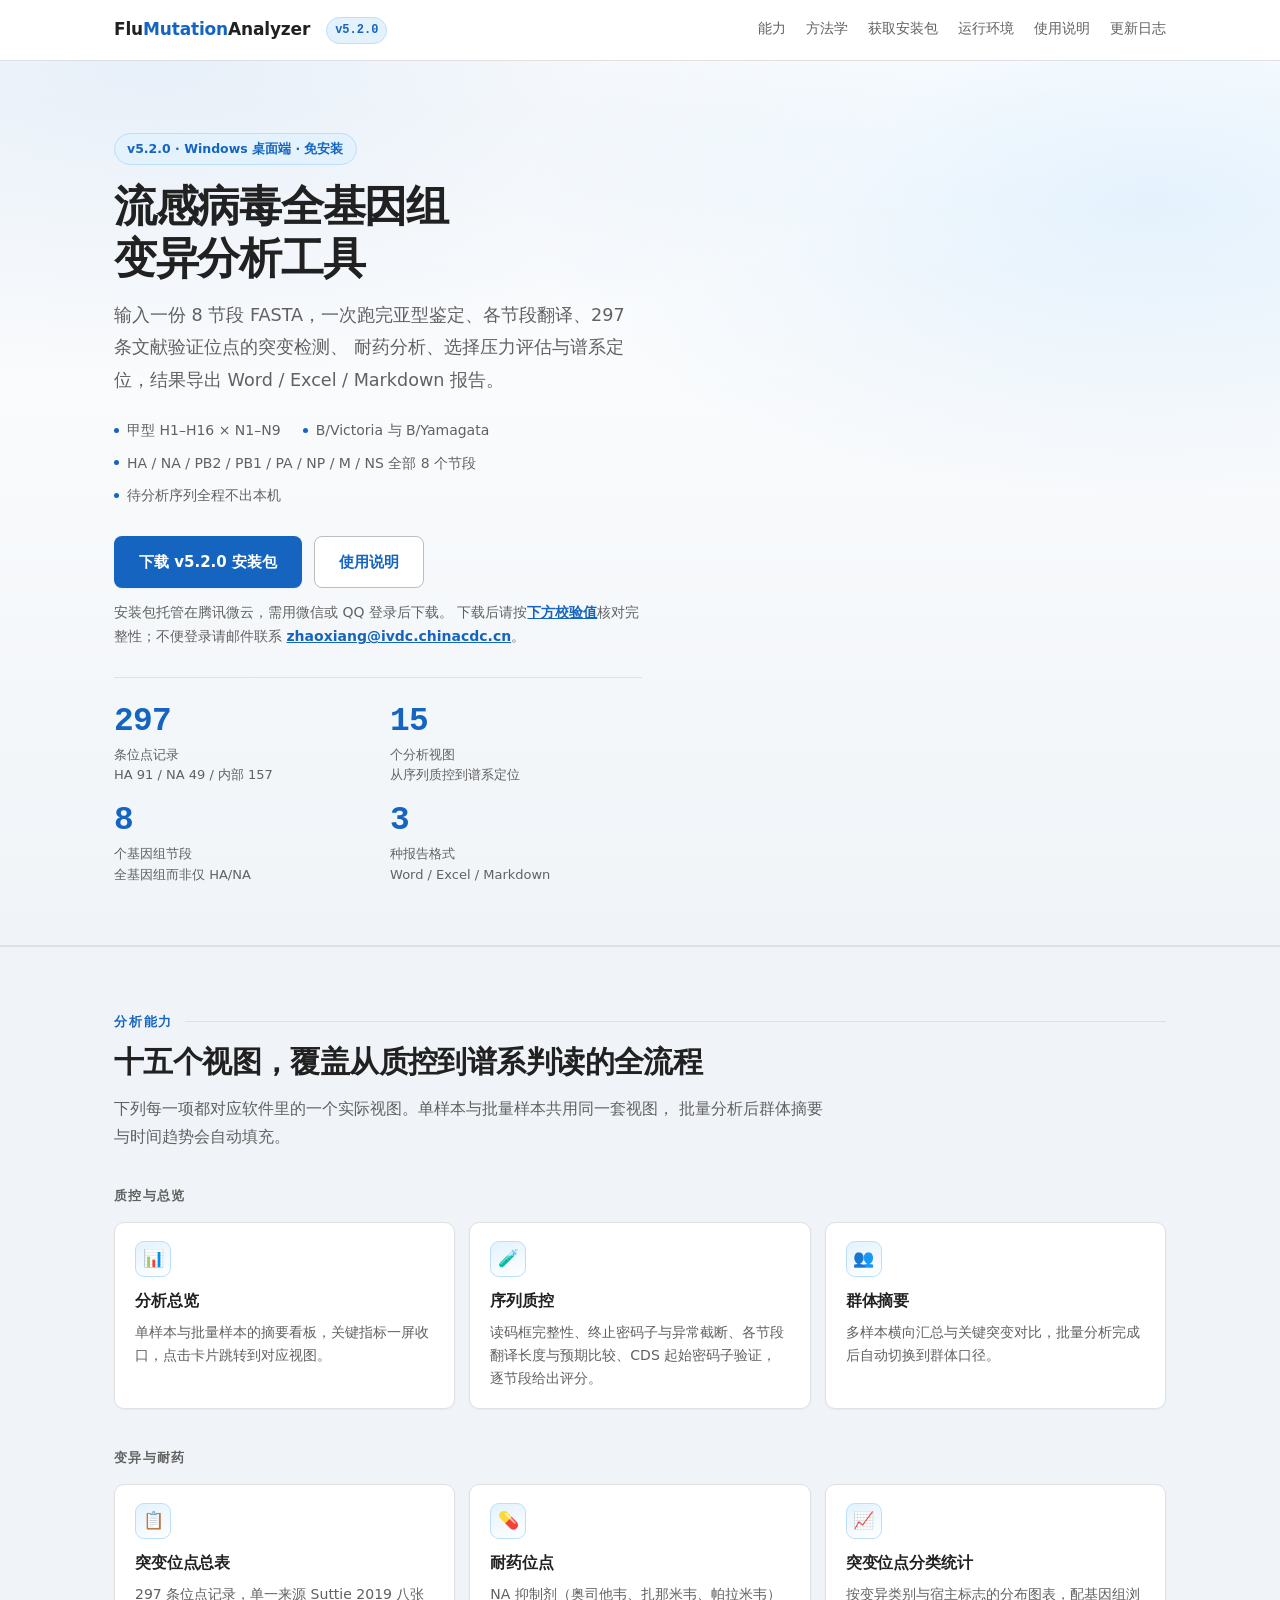
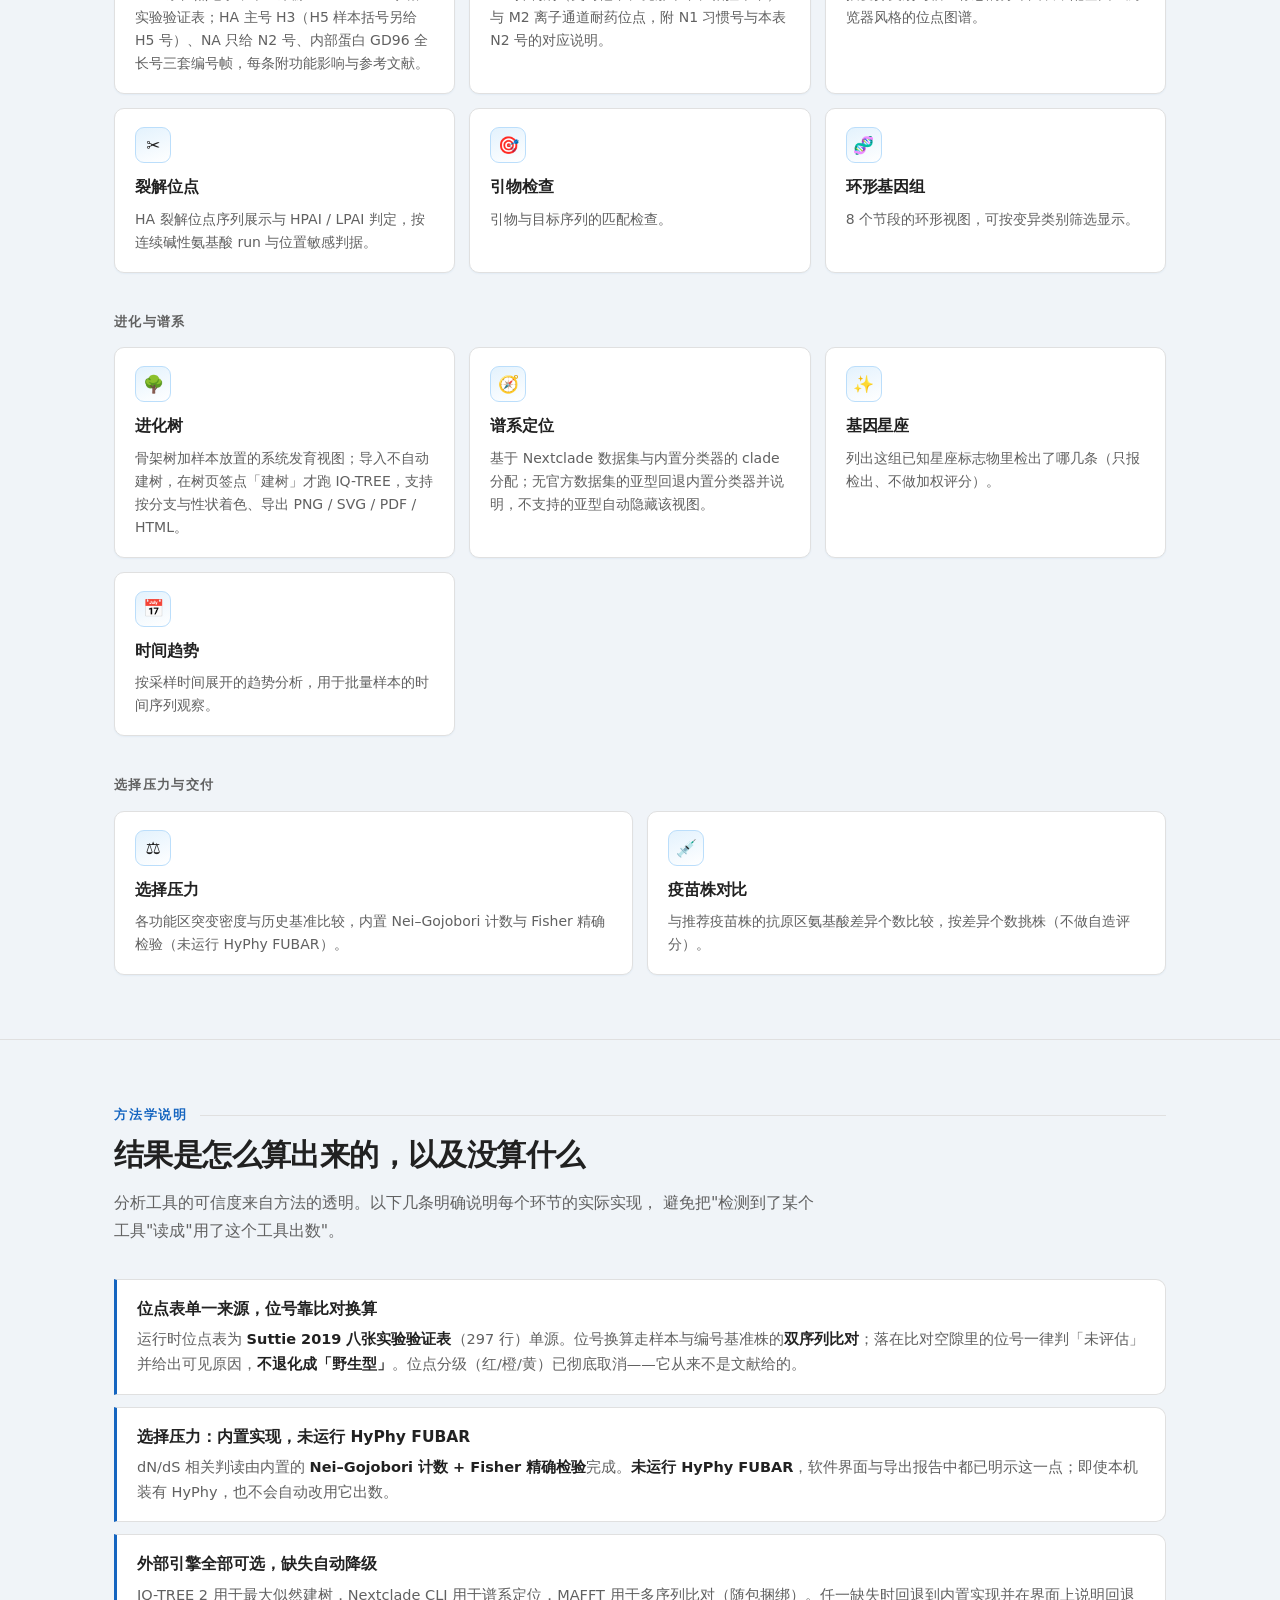
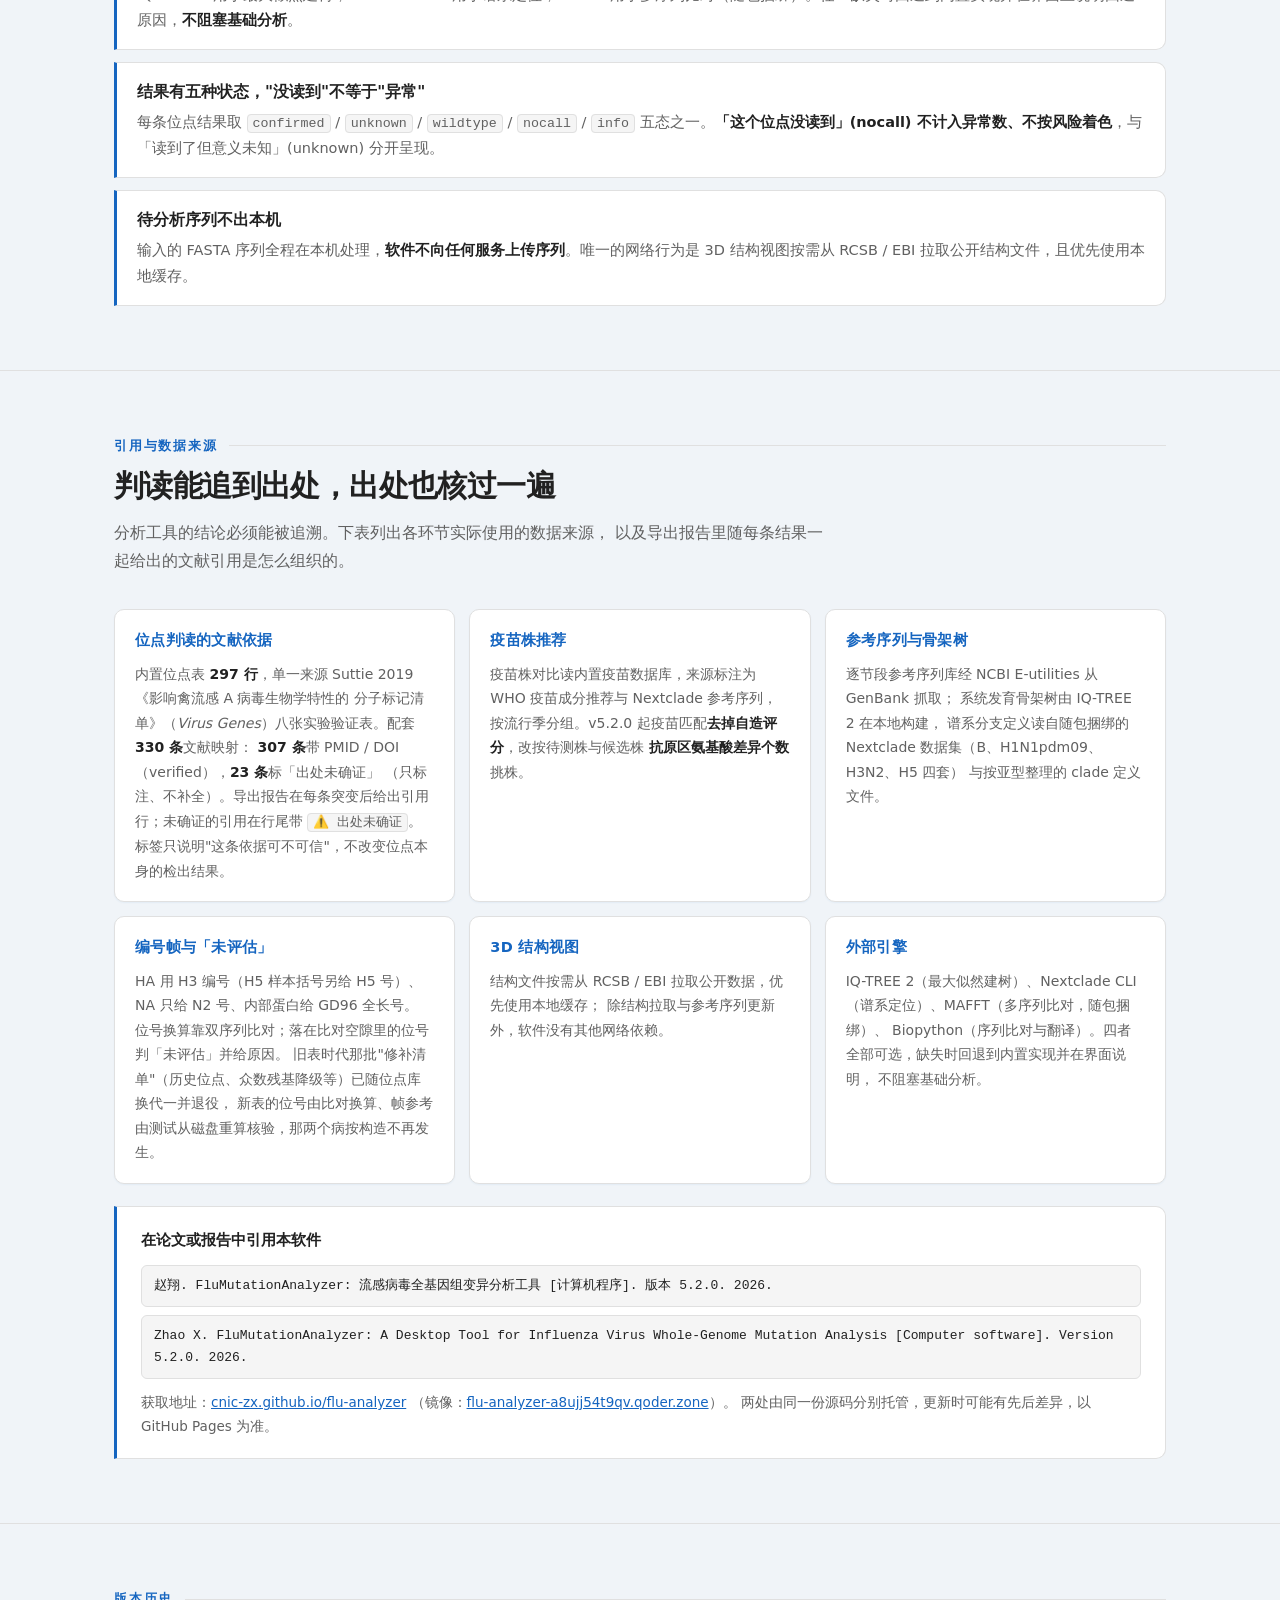
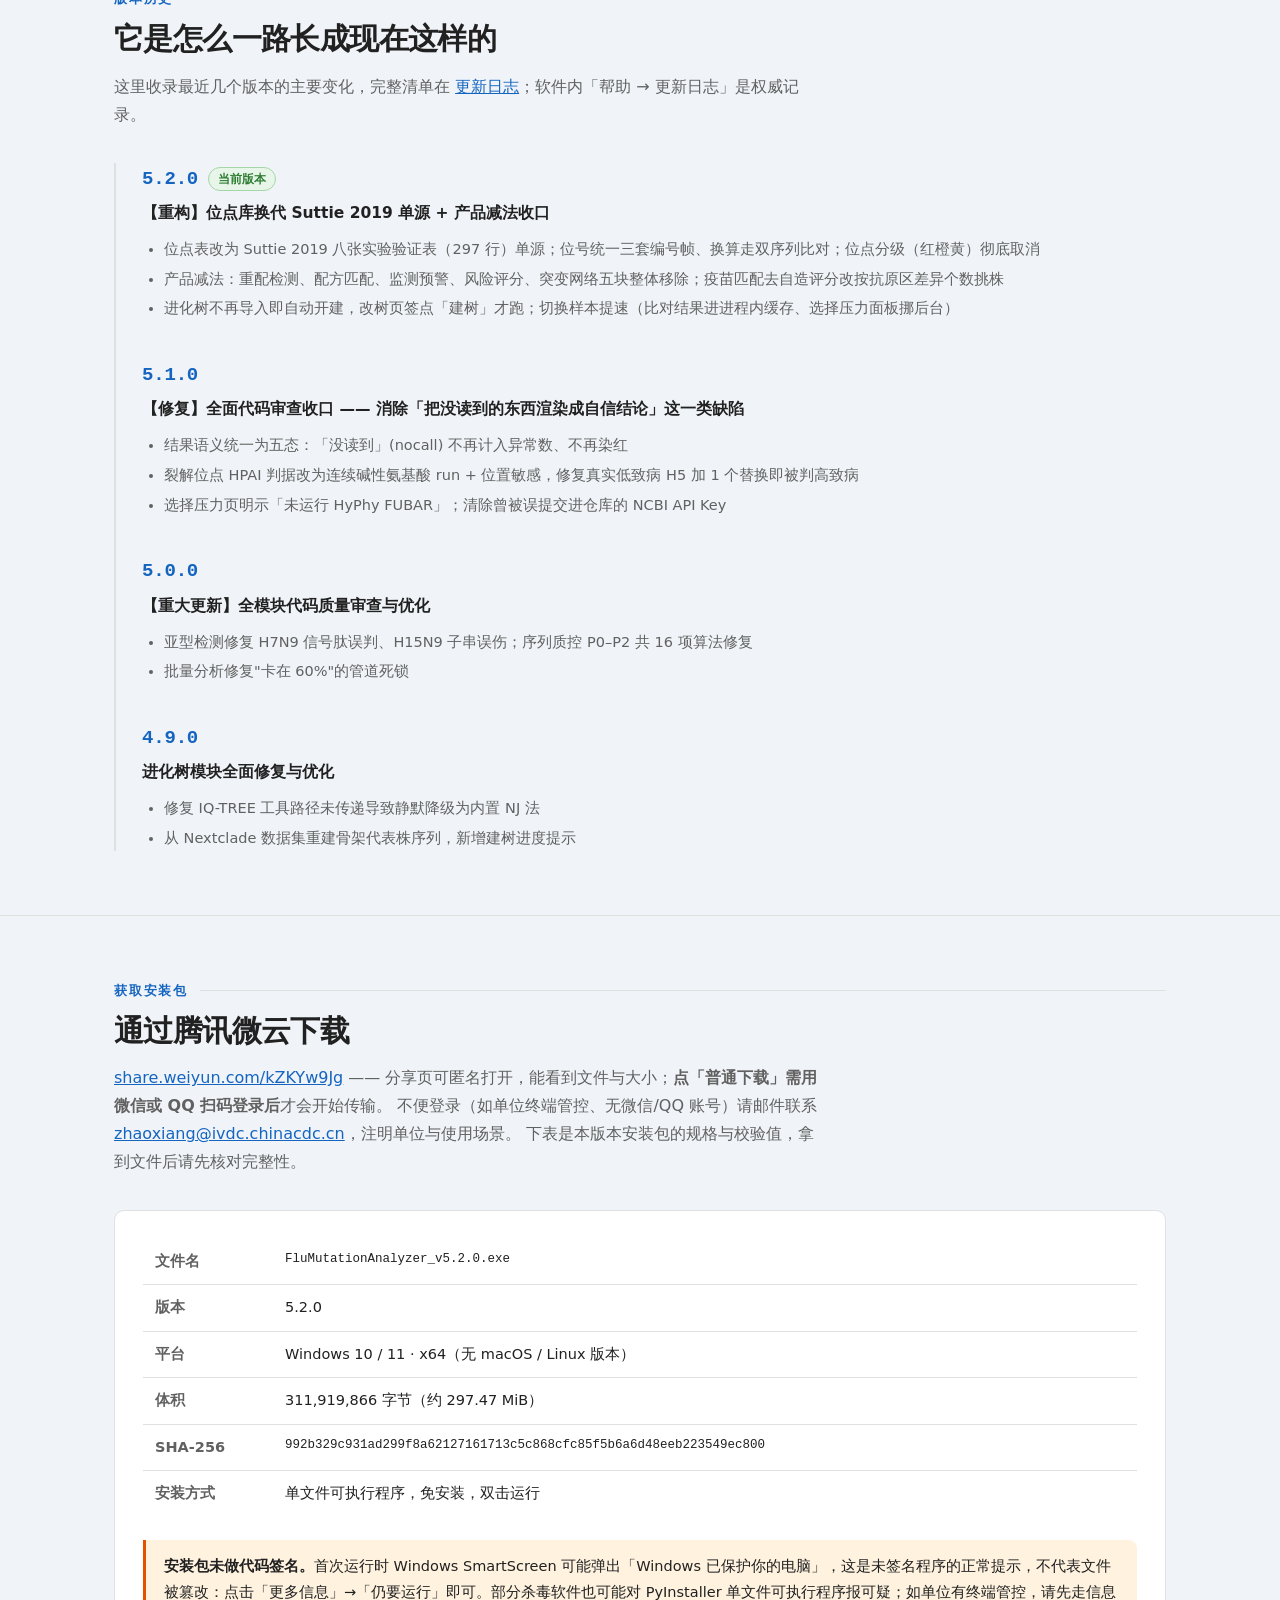
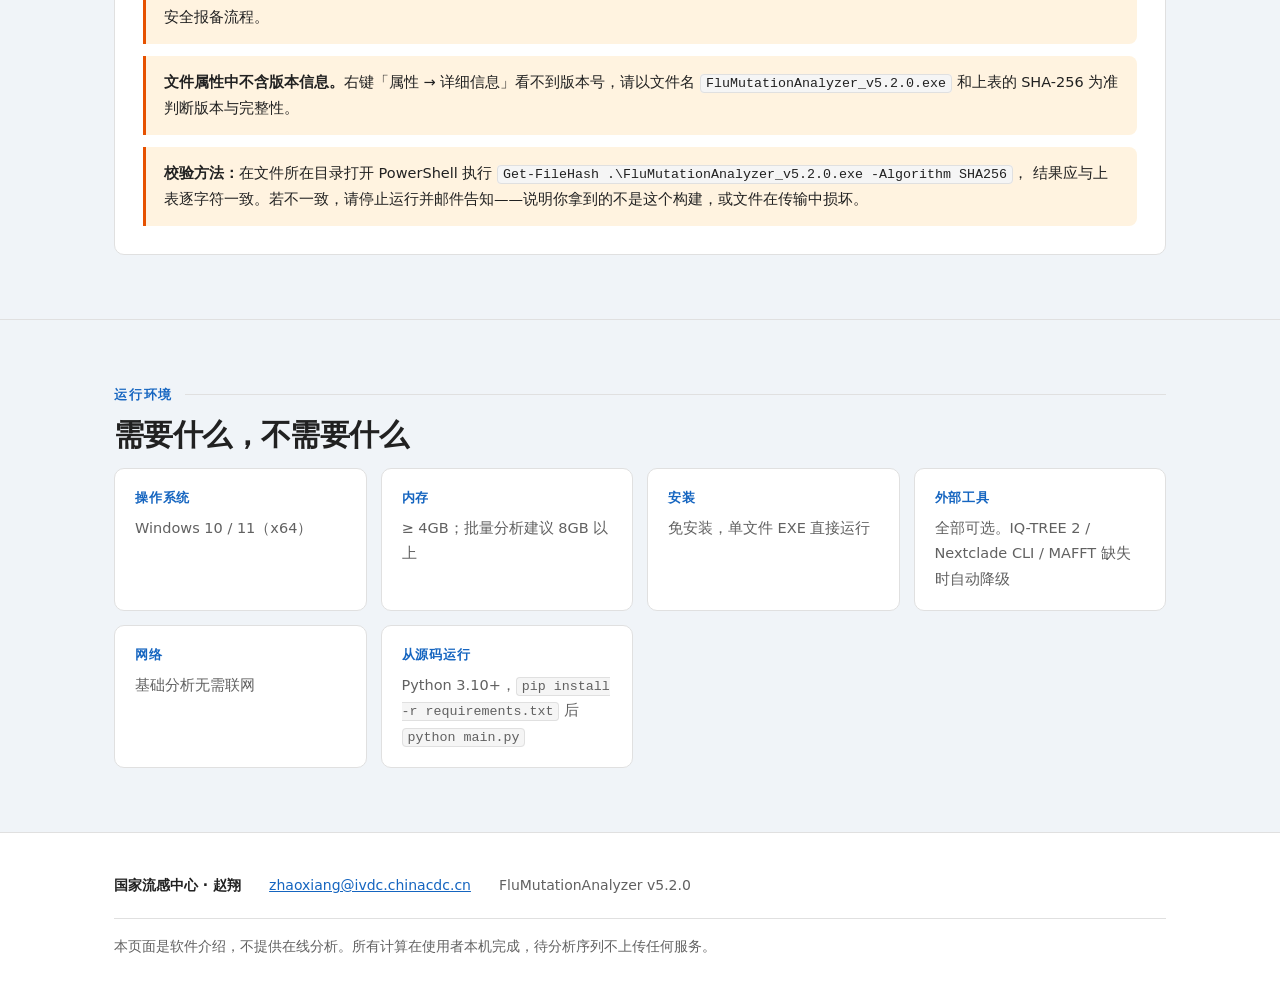
==== commit ccb8f76f: "同步 5.2.0：版本号/新下载链接/更新日志，移除已删除功能表述与过期截图" ====
--- a/index.html
+++ b/index.html
@@ -4,7 +4,7 @@
 <meta charset="utf-8">
 <meta name="viewport" content="width=device-width, initial-scale=1">
 <title>FluMutationAnalyzer — 流感病毒全基因组变异分析工具</title>
-<meta name="description" content="FluMutationAnalyzer 是面向流感病毒全基因组序列的 Windows 桌面端分析工具：亚型鉴定、8 节段翻译、335 条位点突变检测、耐药分析、重配来源推断、谱系定位与风险评估，结果可导出 Word / Excel / Markdown 报告。">
+<meta name="description" content="FluMutationAnalyzer 是面向流感病毒全基因组序列的 Windows 桌面端分析工具：亚型鉴定、8 节段翻译、297 条文献验证位点的突变检测、耐药分析、选择压力评估与谱系定位，结果可导出 Word / Excel / Markdown 报告。">
 <link rel="stylesheet" href="assets/css/site.css">
 </head>
 <body>
@@ -12,10 +12,9 @@
 <header class="masthead">
   <div class="wrap">
     <a class="wordmark" href="#">Flu<span>Mutation</span>Analyzer</a>
-    <span class="chip">v5.1.0</span>
+    <span class="chip">v5.2.0</span>
     <nav aria-label="页面导航">
       <a href="#capabilities">能力</a>
-      <a href="#shots">界面</a>
       <a href="#method">方法学</a>
       <a href="#get">获取安装包</a>
       <a href="#requirements">运行环境</a>
@@ -28,11 +27,11 @@
 <section class="hero">
   <div class="wrap hero-grid">
     <div class="hero-copy">
-      <span class="badge">v5.1.0 · Windows 桌面端 · 免安装</span>
+      <span class="badge">v5.2.0 · Windows 桌面端 · 免安装</span>
       <h1>流感病毒全基因组<br>变异分析工具</h1>
       <p class="lede">
-        输入一份 8 节段 FASTA，一次跑完亚型鉴定、各节段翻译、335 条位点的突变检测、
-        耐药分析、选择压力评估、重配来源推断与谱系定位，结果导出 Word / Excel / Markdown 报告。
+        输入一份 8 节段 FASTA，一次跑完亚型鉴定、各节段翻译、297 条文献验证位点的突变检测、
+        耐药分析、选择压力评估与谱系定位，结果导出 Word / Excel / Markdown 报告。
       </p>
       <ul class="facts">
         <li>甲型 H1–H16 × N1–N9</li>
@@ -41,33 +40,29 @@
         <li>待分析序列全程不出本机</li>
       </ul>
       <div class="cta-row">
-        <a id="dl-link" class="btn btn-primary" href="https://share.weiyun.com/86ME3GyS"
-           target="_blank" rel="noopener">下载 v5.1.0 安装包</a>
+        <a id="dl-link" class="btn btn-primary" href="https://share.weiyun.com/kZKYw9Jg"
+           target="_blank" rel="noopener">下载 v5.2.0 安装包</a>
         <a class="btn btn-ghost" href="guide.html">使用说明</a>
       </div>
       <p class="cta-note">
-        安装包托管在腾讯微云，需用微信或 QQ 登录后下载（约 297 MiB，2026-09-25 实测）。
+        安装包托管在腾讯微云，需用微信或 QQ 登录后下载。
         下载后请按<a href="#get">下方校验值</a>核对完整性；不便登录请邮件联系
         <a href="mailto:zhaoxiang@ivdc.chinacdc.cn">zhaoxiang@ivdc.chinacdc.cn</a>。
       </p>
       <dl class="hero-stats">
-        <div><dt>335</dt><dd>条位点记录<br>HA 120 / NA 107 / 内部节段 108</dd></div>
-        <div><dt>18</dt><dd>个分析视图<br>从序列质控到谱系定位</dd></div>
+        <div><dt>297</dt><dd>条位点记录<br>HA 91 / NA 49 / 内部 157</dd></div>
+        <div><dt>15</dt><dd>个分析视图<br>从序列质控到谱系定位</dd></div>
         <div><dt>8</dt><dd>个基因组节段<br>全基因组而非仅 HA/NA</dd></div>
         <div><dt>3</dt><dd>种报告格式<br>Word / Excel / Markdown</dd></div>
       </dl>
     </div>
-    <div class="hero-visual">
-      <img src="assets/screens/01-overview.png" width="1400" height="765"
-           alt="分析总览视图的实际截图：样本信息、异常位点计数、综合风险评分、耐药标记与关键发现卡片">
-    </div>
   </div>
 </section>
 
 <section id="capabilities">
   <div class="wrap">
     <p class="eyebrow">分析能力</p>
-    <h2>十八个视图，覆盖从质控到风险判读的全流程</h2>
+    <h2>十五个视图，覆盖从质控到谱系判读的全流程</h2>
     <p class="section-intro">
       下列每一项都对应软件里的一个实际视图。单样本与批量样本共用同一套视图，
       批量分析后群体摘要与时间趋势会自动填充。
@@ -85,82 +80,31 @@
     <div class="group">
       <h3>变异与耐药</h3>
       <div class="cards">
-        <div class="card"><div class="card-icon" aria-hidden="true">📋</div><h4>突变位点总表</h4><p>335 条位点记录，三层风险分级（预警 / 监测 / 基线）与宿主标志分类，每条附功能影响和参考文献。</p></div>
-        <div class="card"><div class="card-icon" aria-hidden="true">💊</div><h4>耐药位点</h4><p>NA 抑制剂（奥司他韦、扎那米韦、帕拉米韦）、M2 离子通道、PB2 巴洛沙韦相关位点，含 N3/N7/N8 到 N2 坐标的等效映射。</p></div>
+        <div class="card"><div class="card-icon" aria-hidden="true">📋</div><h4>突变位点总表</h4><p>297 条位点记录，单一来源 Suttie 2019 八张实验验证表；HA 主号 H3（H5 样本括号另给 H5 号）、NA 只给 N2 号、内部蛋白 GD96 全长号三套编号帧，每条附功能影响与参考文献。</p></div>
+        <div class="card"><div class="card-icon" aria-hidden="true">💊</div><h4>耐药位点</h4><p>NA 抑制剂（奥司他韦、扎那米韦、帕拉米韦）与 M2 离子通道耐药位点，附 N1 习惯号与本表 N2 号的对应说明。</p></div>
         <div class="card"><div class="card-icon" aria-hidden="true">📈</div><h4>突变位点分类统计</h4><p>按变异类别与宿主标志的分布图表，配基因组浏览器风格的位点图谱。</p></div>
-        <div class="card"><div class="card-icon" aria-hidden="true">✂️</div><h4>裂解位点</h4><p>HA 裂解位点序列展示与 HPAI / LPAI 判定，按 P1–P5 / P1′–P5′ 标准标注。</p></div>
+        <div class="card"><div class="card-icon" aria-hidden="true">✂️</div><h4>裂解位点</h4><p>HA 裂解位点序列展示与 HPAI / LPAI 判定，按连续碱性氨基酸 run 与位置敏感判据。</p></div>
         <div class="card"><div class="card-icon" aria-hidden="true">🎯</div><h4>引物检查</h4><p>引物与目标序列的匹配检查。</p></div>
         <div class="card"><div class="card-icon" aria-hidden="true">🧬</div><h4>环形基因组</h4><p>8 个节段的环形视图，可按变异类别筛选显示。</p></div>
-        <div class="card"><div class="card-icon" aria-hidden="true">🕸️</div><h4>突变网络</h4><p>以 phi 系数构建突变共现网络，用图连通分量识别功能模块。</p></div>
       </div>
     </div>
 
     <div class="group">
       <h3>进化与谱系</h3>
       <div class="cards">
-        <div class="card"><div class="card-icon" aria-hidden="true">🌳</div><h4>进化树</h4><p>骨架树加样本放置的系统发育视图，支持按分支与性状着色，可导出 PNG / SVG / PDF / HTML。</p></div>
-        <div class="card"><div class="card-icon" aria-hidden="true">🧭</div><h4>谱系定位</h4><p>基于 Nextclade 数据集与 IQ-TREE 2 最大似然法的 clade 分配；不支持的亚型自动隐藏该视图。</p></div>
-        <div class="card"><div class="card-icon" aria-hidden="true">🔀</div><h4>重配分析</h4><p>8 个节段的来源推断与重配模式识别，逐节段标注最近代表株来源。</p></div>
-        <div class="card"><div class="card-icon" aria-hidden="true">✨</div><h4>基因星座</h4><p>已知基因星座完整度评估，列出已匹配的标志突变与缺失的关键突变。</p></div>
+        <div class="card"><div class="card-icon" aria-hidden="true">🌳</div><h4>进化树</h4><p>骨架树加样本放置的系统发育视图；导入不自动建树，在树页签点「建树」才跑 IQ-TREE，支持按分支与性状着色、导出 PNG / SVG / PDF / HTML。</p></div>
+        <div class="card"><div class="card-icon" aria-hidden="true">🧭</div><h4>谱系定位</h4><p>基于 Nextclade 数据集与内置分类器的 clade 分配；无官方数据集的亚型回退内置分类器并说明，不支持的亚型自动隐藏该视图。</p></div>
+        <div class="card"><div class="card-icon" aria-hidden="true">✨</div><h4>基因星座</h4><p>列出这组已知星座标志物里检出了哪几条（只报检出、不做加权评分）。</p></div>
         <div class="card"><div class="card-icon" aria-hidden="true">📅</div><h4>时间趋势</h4><p>按采样时间展开的趋势分析，用于批量样本的时间序列观察。</p></div>
       </div>
     </div>
 
     <div class="group">
-      <h3>风险与交付</h3>
+      <h3>选择压力与交付</h3>
       <div class="cards">
-        <div class="card"><div class="card-icon" aria-hidden="true">⚠️</div><h4>综合风险评估</h4><p>致病性、人畜适应、配方新颖度、宿主四个维度的评分，并给出临界态提示。</p></div>
-        <div class="card"><div class="card-icon" aria-hidden="true">⚖️</div><h4>选择压力</h4><p>各功能区突变密度与历史基准比较，内置 Nei–Gojobori 计数与 Fisher 精确检验。</p></div>
-        <div class="card"><div class="card-icon" aria-hidden="true">💉</div><h4>疫苗株对比</h4><p>与推荐疫苗株的氨基酸差异，按 HA1 功能区标注差异等级。</p></div>
-      </div>
-    </div>
-  </div>
-</section>
-
-<section id="shots">
-  <div class="wrap">
-    <p class="eyebrow">界面</p>
-    <h2>真实运行截图</h2>
-    <p class="section-intro">
-      以下截图取自 v5.1.0 实机运行，样本为 A/Washington/2025 H3N2 全基因组 FASTA（8 节段完整）。
-      未做任何美化或重绘，界面即为你会看到的界面。
-    </p>
-    <div class="shots">
-      <figure class="shot wide">
-        <img src="assets/screens/01-overview.png" width="1400" height="765" loading="lazy"
-             alt="分析总览视图：样本信息、异常位点计数、综合风险评分、耐药标记与关键发现卡片">
-        <figcaption><b>分析总览</b>关键指标看板，点击卡片跳转到对应详情视图。</figcaption>
-      </figure>
-      <figure class="shot">
-        <img src="assets/screens/02-mutation-table.png" width="1400" height="765" loading="lazy"
-             alt="突变位点总表视图：逐条列出检出的位点及其风险等级与功能影响">
-        <figcaption><b>突变位点总表</b>逐条列出检出位点、风险分级与功能影响。</figcaption>
-      </figure>
-      <figure class="shot">
-        <img src="assets/screens/03-charts.png" width="1400" height="765" loading="lazy"
-             alt="突变位点分类统计视图：按功能分类的异常位点数量横向条形图">
-        <figcaption><b>突变位点分类统计</b>按功能分类统计异常位点数量。</figcaption>
-      </figure>
-      <figure class="shot">
-        <img src="assets/screens/04-reassortment.png" width="1400" height="765" loading="lazy"
-             alt="重配分析视图：八个节段的来源株、家系、同源度与一致性状态表">
-        <figcaption><b>重配分析</b>逐节段给出来源株、家系与同源度。</figcaption>
-      </figure>
-      <figure class="shot">
-        <img src="assets/screens/05-tree-h3n2.png" width="1400" height="765" loading="lazy"
-             alt="进化树视图：IQ-TREE 最大似然法构建的 H3N2 HA 进化树，120 条骨架参考株加 1 条样本">
-        <figcaption><b>进化树</b>IQ-TREE 最大似然法，120 条骨架参考株 + 本样本。</figcaption>
-      </figure>
-      <figure class="shot">
-        <img src="assets/screens/06-selection.png" width="1400" height="765" loading="lazy"
-             alt="选择压力视图：各功能区突变密度与基准比较">
-        <figcaption><b>选择压力</b>功能区突变密度与历史基准比较。</figcaption>
-      </figure>
-      <figure class="shot">
-        <img src="assets/screens/07-constellation.png" width="1400" height="765" loading="lazy"
-             alt="基因星座视图：已知基因星座标志突变的匹配与缺失情况">
-        <figcaption><b>基因星座</b>已知星座标志突变的匹配与缺失情况。</figcaption>
-      </figure>
+        <div class="card"><div class="card-icon" aria-hidden="true">⚖️</div><h4>选择压力</h4><p>各功能区突变密度与历史基准比较，内置 Nei–Gojobori 计数与 Fisher 精确检验（未运行 HyPhy FUBAR）。</p></div>
+        <div class="card"><div class="card-icon" aria-hidden="true">💉</div><h4>疫苗株对比</h4><p>与推荐疫苗株的抗原区氨基酸差异个数比较，按差异个数挑株（不做自造评分）。</p></div>
+      </div>
     </div>
   </div>
 </section>
@@ -175,14 +119,14 @@
     </p>
     <div class="method">
       <div class="method-item">
+        <h4>位点表单一来源，位号靠比对换算</h4>
+        <p>运行时位点表为 <strong>Suttie 2019 八张实验验证表</strong>（297 行）单源。位号换算走样本与编号基准株的<strong>双序列比对</strong>；落在比对空隙里的位号一律判「未评估」并给出可见原因，<strong>不退化成「野生型」</strong>。位点分级（红/橙/黄）已彻底取消——它从来不是文献给的。</p>
+      </div>
+      <div class="method-item">
         <h4>选择压力：内置实现，未运行 HyPhy FUBAR</h4>
         <p>dN/dS 相关判读由内置的 <strong>Nei–Gojobori 计数 + Fisher 精确检验</strong>完成。<strong>未运行 HyPhy FUBAR</strong>，软件界面与导出报告中都已明示这一点；即使本机装有 HyPhy，也不会自动改用它出数。</p>
       </div>
       <div class="method-item">
-        <h4>重配与基因型分类：不依赖 BLAST+</h4>
-        <p>节段来源判断走 <strong>Biopython 序列比对 + 滑动窗口同源比对与迭代分配</strong>，不需要额外安装 BLAST+，也不产生 BLAST 输出文件。</p>
-      </div>
-      <div class="method-item">
         <h4>外部引擎全部可选，缺失自动降级</h4>
         <p>IQ-TREE 2 用于最大似然建树，Nextclade CLI 用于谱系定位，MAFFT 用于多序列比对（随包捆绑）。任一缺失时回退到内置实现并在界面上说明回退原因，<strong>不阻塞基础分析</strong>。</p>
       </div>
@@ -201,7 +145,7 @@
 <section id="sources">
   <div class="wrap">
     <p class="eyebrow">引用与数据来源</p>
-    <h2>每一条判读都能追到出处</h2>
+    <h2>判读能追到出处，出处也核过一遍</h2>
     <p class="section-intro">
       分析工具的结论必须能被追溯。下表列出各环节实际使用的数据来源，
       以及导出报告里随每条结果一起给出的文献引用是怎么组织的。
@@ -210,31 +154,31 @@
     <div class="src-grid">
       <div class="src">
         <h3>位点判读的文献依据</h3>
-        <p>内置 <strong>50 条</strong>文献引用表（作者 / 年份 / 题名 / 期刊 / 卷期 / 页码），
-        335 条位点记录中有 <strong>331 条</strong>挂着引用编号。
-        导出报告会在每条突变后给出 <code>[ref74] Bloom JD, Gong LI, Baltimore D (2010) — Permissive secondary
-        mutations…</code> 这样的一行，可直接按题名检索原文。</p>
+        <p>内置位点表 <strong>297 行</strong>，单一来源 Suttie 2019《影响禽流感 A 病毒生物学特性的
+        分子标记清单》（<em>Virus Genes</em>）八张实验验证表。配套 <strong>330 条</strong>文献映射：
+        <strong>307 条</strong>带 PMID / DOI（verified），<strong>23 条</strong>标「出处未确证」
+        （只标注、不补全）。导出报告在每条突变后给出引用行；未确证的引用在行尾带
+        <code>⚠️ 出处未确证</code>。标签只说明"这条依据可不可信"，不改变位点本身的检出结果。</p>
       </div>
       <div class="src">
         <h3>疫苗株推荐</h3>
-        <p>疫苗株对比与配方判读读的是内置疫苗数据库（当前 v2.14，2026-09-24 更新），
-        来源标注为 WHO 疫苗成分推荐与 Nextclade 参考序列，
-        按流行季分组（2026-2027 北半球、2025-2026 北半球、2025 与 2026 南半球），
-        另含 H5 / H7 / H9 参考株。</p>
+        <p>疫苗株对比读内置疫苗数据库，来源标注为 WHO 疫苗成分推荐与 Nextclade 参考序列，
+        按流行季分组。v5.2.0 起疫苗匹配<strong>去掉自造评分</strong>，改按待测株与候选株
+        <strong>抗原区氨基酸差异个数</strong>挑株。</p>
       </div>
       <div class="src">
         <h3>参考序列与骨架树</h3>
         <p>逐节段参考序列库经 NCBI E-utilities 从 GenBank 抓取；
         系统发育骨架树由 IQ-TREE 2 在本地构建，
         谱系分支定义读自随包捆绑的 Nextclade 数据集（B、H1N1pdm09、H3N2、H5 四套）
-        与 8 份按亚型整理的 clade 定义文件。</p>
-      </div>
-      <div class="src">
-        <h3>抗原位点与漂移基准</h3>
-        <p>抗原位点定义按亚型取用，参考状态基于经典文献（Wiley 1981、Connor 1994、
-        Matrosovich 2000 等）；HA1 漂移基线按 H3 与 B/Victoria 分别取 Koel 2013 与
-        Bush 1999 的历史基准。报告里会同步给出提示：参考氨基酸反映历史性参考株特征，
-        对近年流行株可能已发生偏移。</p>
+        与按亚型整理的 clade 定义文件。</p>
+      </div>
+      <div class="src">
+        <h3>编号帧与「未评估」</h3>
+        <p>HA 用 H3 编号（H5 样本括号另给 H5 号）、NA 只给 N2 号、内部蛋白给 GD96 全长号。
+        位号换算靠双序列比对；落在比对空隙里的位号判「未评估」并给原因。
+        旧表时代那批"修补清单"（历史位点、众数残基降级等）已随位点库换代一并退役，
+        新表的位号由比对换算、帧参考由测试从磁盘重算核验，那两个病按构造不再发生。</p>
       </div>
       <div class="src">
         <h3>3D 结构视图</h3>
@@ -251,8 +195,8 @@
 
     <div class="cite">
       <h3>在论文或报告中引用本软件</h3>
-      <p class="cite-line">赵翔. FluMutationAnalyzer: 流感病毒全基因组变异分析工具 [计算机程序]. 版本 5.1.0. 2026.</p>
-      <p class="cite-line">Zhao X. FluMutationAnalyzer: A Desktop Tool for Influenza Virus Whole-Genome Mutation Analysis [Computer software]. Version 5.1.0. 2026.</p>
+      <p class="cite-line">赵翔. FluMutationAnalyzer: 流感病毒全基因组变异分析工具 [计算机程序]. 版本 5.2.0. 2026.</p>
+      <p class="cite-line">Zhao X. FluMutationAnalyzer: A Desktop Tool for Influenza Virus Whole-Genome Mutation Analysis [Computer software]. Version 5.2.0. 2026.</p>
       <p class="cite-note">
         获取地址：<a href="https://cnic-zx.github.io/flu-analyzer/">cnic-zx.github.io/flu-analyzer</a>
         （镜像：<a href="https://flu-analyzer-a8ujj54t9qv.qoder.zone">flu-analyzer-a8ujj54t9qv.qoder.zone</a>）。
@@ -273,7 +217,16 @@
 
     <div class="rel history">
       <article>
-        <h3>5.1.0 <span class="rel-now">当前版本</span></h3>
+        <h3>5.2.0 <span class="rel-now">当前版本</span></h3>
+        <p class="rel-title">【重构】位点库换代 Suttie 2019 单源 + 产品减法收口</p>
+        <ul>
+          <li>位点表改为 Suttie 2019 八张实验验证表（297 行）单源；位号统一三套编号帧、换算走双序列比对；位点分级（红橙黄）彻底取消</li>
+          <li>产品减法：重配检测、配方匹配、监测预警、风险评分、突变网络五块整体移除；疫苗匹配去自造评分改按抗原区差异个数挑株</li>
+          <li>进化树不再导入即自动开建，改树页签点「建树」才跑；切换样本提速（比对结果进进程内缓存、选择压力面板挪后台）</li>
+        </ul>
+      </article>
+      <article>
+        <h3>5.1.0</h3>
         <p class="rel-title">【修复】全面代码审查收口 —— 消除「把没读到的东西渲染成自信结论」这一类缺陷</p>
         <ul>
           <li>结果语义统一为五态：「没读到」(nocall) 不再计入异常数、不再染红</li>
@@ -286,7 +239,7 @@
         <p class="rel-title">【重大更新】全模块代码质量审查与优化</p>
         <ul>
           <li>亚型检测修复 H7N9 信号肽误判、H15N9 子串误伤；序列质控 P0–P2 共 16 项算法修复</li>
-          <li>重配分析提速约 3 倍；批量分析修复"卡在 60%"的管道死锁</li>
+          <li>批量分析修复"卡在 60%"的管道死锁</li>
         </ul>
       </article>
       <article>
@@ -297,29 +250,6 @@
           <li>从 Nextclade 数据集重建骨架代表株序列，新增建树进度提示</li>
         </ul>
       </article>
-      <article>
-        <h3>4.8.1</h3>
-        <p class="rel-title">【修复】全面代码审查，修复 33 个问题</p>
-        <ul>
-          <li>突变位点总表 8 项优化：清除重复条目、修复 N9 位点坐标冲突</li>
-          <li>位点数据生成器新上去重校验机制，防止数据源污染</li>
-        </ul>
-      </article>
-      <article>
-        <h3>4.8.0</h3>
-        <p class="rel-title">【架构】主窗口渐进式拆分 + 性能优化</p>
-        <ul>
-          <li>WorkerManager 统一管理后台线程生命周期，CacheManager 管理分析结果缓存</li>
-          <li>亚型检测从 O(n×m×L²) 优化为 k-mer 预过滤</li>
-        </ul>
-      </article>
-      <article>
-        <h3>4.7.0</h3>
-        <p class="rel-title">【新功能】三大界面增强模块</p>
-        <ul>
-          <li>分析总览仪表盘、交互式图表面板、专业报告导出器（封面 + 执行摘要 + 嵌入图表）</li>
-        </ul>
-      </article>
     </div>
   </div>
 </section>
@@ -329,7 +259,7 @@
     <p class="eyebrow">获取安装包</p>
     <h2>通过腾讯微云下载</h2>
     <p class="section-intro">
-      <a href="https://share.weiyun.com/86ME3GyS" target="_blank" rel="noopener">share.weiyun.com/86ME3GyS</a>
+      <a href="https://share.weiyun.com/kZKYw9Jg" target="_blank" rel="noopener">share.weiyun.com/kZKYw9Jg</a>
       —— 分享页可匿名打开，能看到文件与大小；<strong>点「普通下载」需用微信或 QQ 扫码登录后</strong>才会开始传输。
       不便登录（如单位终端管控、无微信/QQ 账号）请邮件联系
       <a href="mailto:zhaoxiang@ivdc.chinacdc.cn">zhaoxiang@ivdc.chinacdc.cn</a>，注明单位与使用场景。
@@ -340,11 +270,11 @@
       <table class="spec">
         <caption class="visually-hidden">安装包规格</caption>
         <tbody>
-          <tr><th scope="row">文件名</th><td class="mono">FluMutationAnalyzer_v5.1.0.exe</td></tr>
-          <tr><th scope="row">版本</th><td>5.1.0</td></tr>
+          <tr><th scope="row">文件名</th><td class="mono">FluMutationAnalyzer_v5.2.0.exe</td></tr>
+          <tr><th scope="row">版本</th><td>5.2.0</td></tr>
           <tr><th scope="row">平台</th><td>Windows 10 / 11 · x64（无 macOS / Linux 版本）</td></tr>
-          <tr><th scope="row">体积</th><td>311,905,074 字节（约 297 MiB；微云分享页显示 297.46 MB，同一文件）</td></tr>
-          <tr><th scope="row">SHA-256</th><td class="mono">e3b7944f76a061e3299b306125cf9d0c69f91dfa88a5cef545f5d0882776ad9d</td></tr>
+          <tr><th scope="row">体积</th><td>311,919,866 字节（约 297.47 MiB）</td></tr>
+          <tr><th scope="row">SHA-256</th><td class="mono">992b329c931ad299f8a62127161713c5c868cfc85f5b6a6d48eeb223549ec800</td></tr>
           <tr><th scope="row">安装方式</th><td>单文件可执行程序，免安装，双击运行</td></tr>
         </tbody>
       </table>
@@ -353,11 +283,11 @@
         <p><strong>安装包未做代码签名。</strong>首次运行时 Windows SmartScreen 可能弹出「Windows 已保护你的电脑」，这是未签名程序的正常提示，不代表文件被篡改：点击「更多信息」→「仍要运行」即可。部分杀毒软件也可能对 PyInstaller 单文件可执行程序报可疑；如单位有终端管控，请先走信息安全报备流程。</p>
       </div>
       <div class="notice">
-        <p><strong>文件属性中不含版本信息。</strong>右键「属性 → 详细信息」看不到版本号，请以文件名 <code>FluMutationAnalyzer_v5.1.0.exe</code> 和上表的 SHA-256 为准判断版本与完整性。</p>
+        <p><strong>文件属性中不含版本信息。</strong>右键「属性 → 详细信息」看不到版本号，请以文件名 <code>FluMutationAnalyzer_v5.2.0.exe</code> 和上表的 SHA-256 为准判断版本与完整性。</p>
       </div>
       <div class="notice">
         <p><strong>校验方法：</strong>在文件所在目录打开 PowerShell 执行
-        <code>Get-FileHash .\FluMutationAnalyzer_v5.1.0.exe -Algorithm SHA256</code>，
+        <code>Get-FileHash .\FluMutationAnalyzer_v5.2.0.exe -Algorithm SHA256</code>，
         结果应与上表逐字符一致。若不一致，请停止运行并邮件告知——说明你拿到的不是这个构建，或文件在传输中损坏。</p>
       </div>
     </div>
@@ -383,7 +313,7 @@
   <div class="wrap">
     <span class="sig">国家流感中心 · 赵翔</span>
     <a href="mailto:zhaoxiang@ivdc.chinacdc.cn">zhaoxiang@ivdc.chinacdc.cn</a>
-    <span>FluMutationAnalyzer v5.1.0</span>
+    <span>FluMutationAnalyzer v5.2.0</span>
     <p class="local-note">
       本页面是软件介绍，不提供在线分析。所有计算在使用者本机完成，待分析序列不上传任何服务。
     </p>
